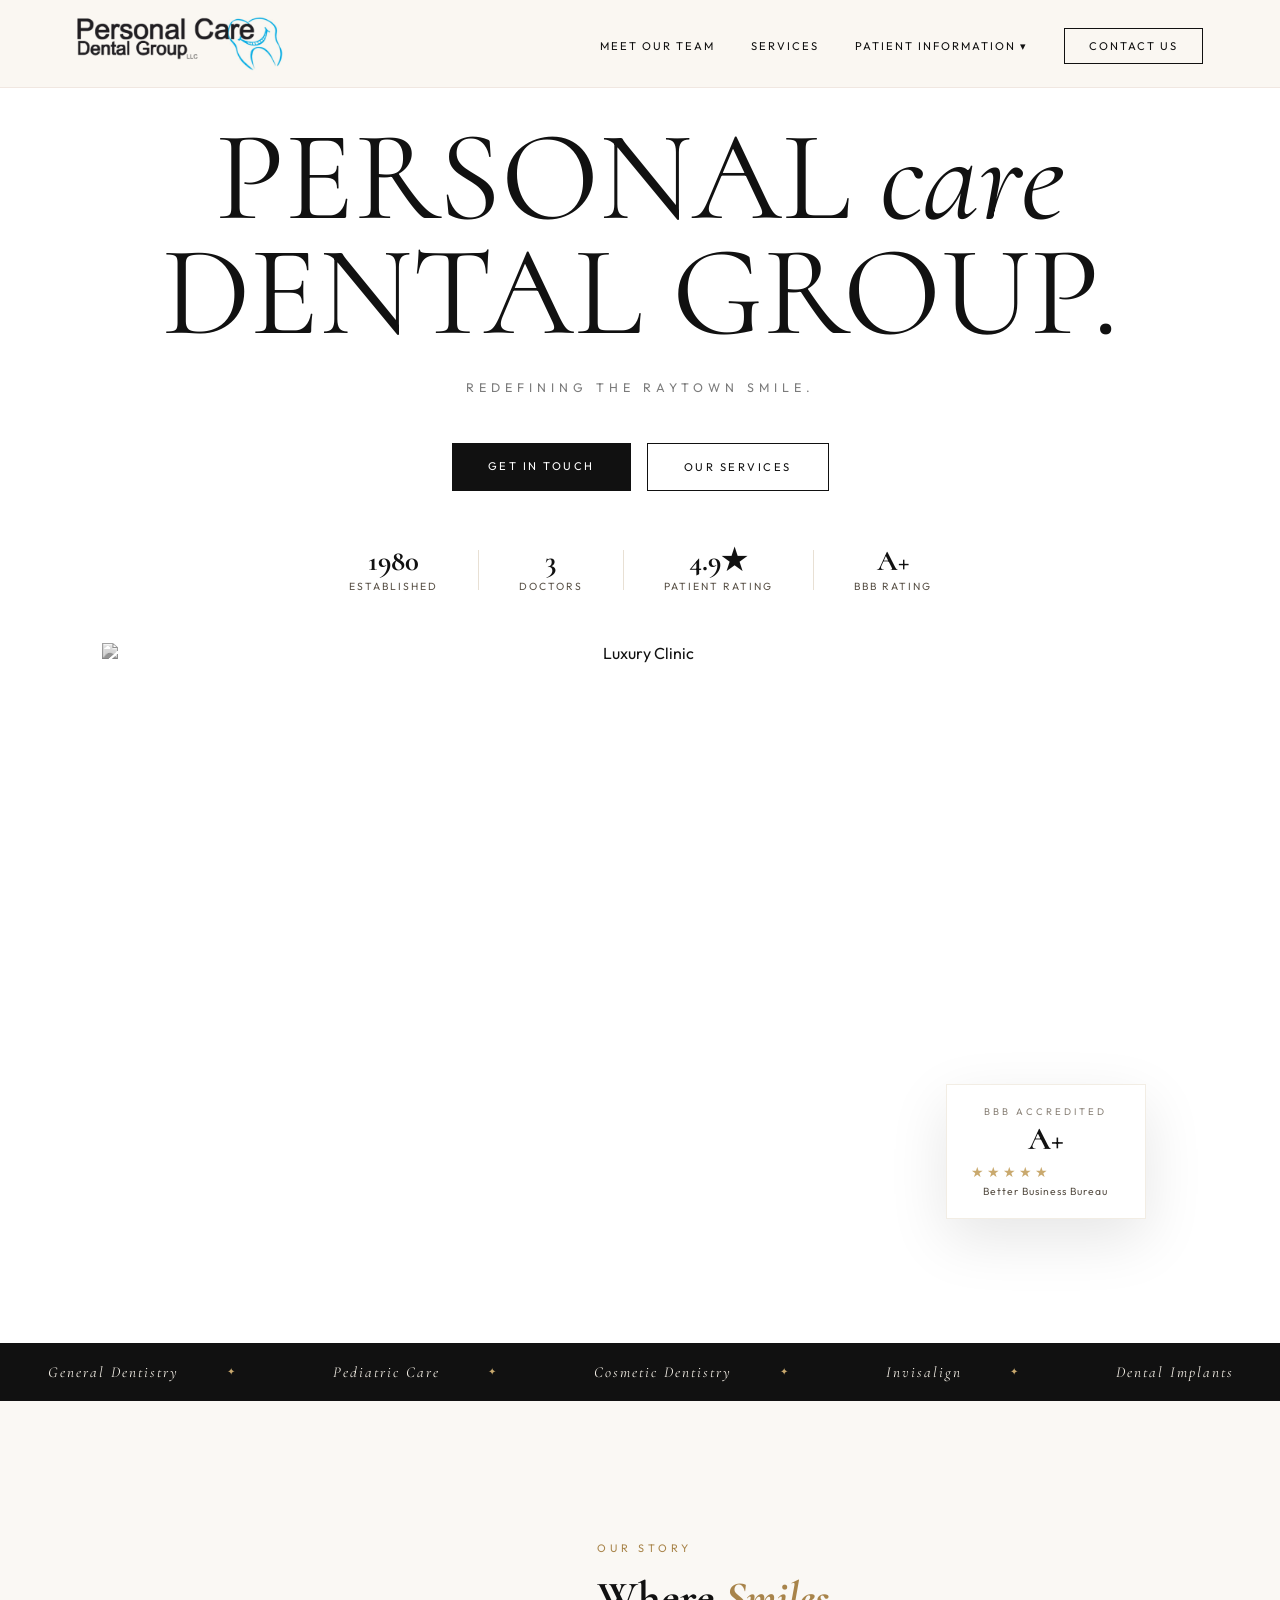
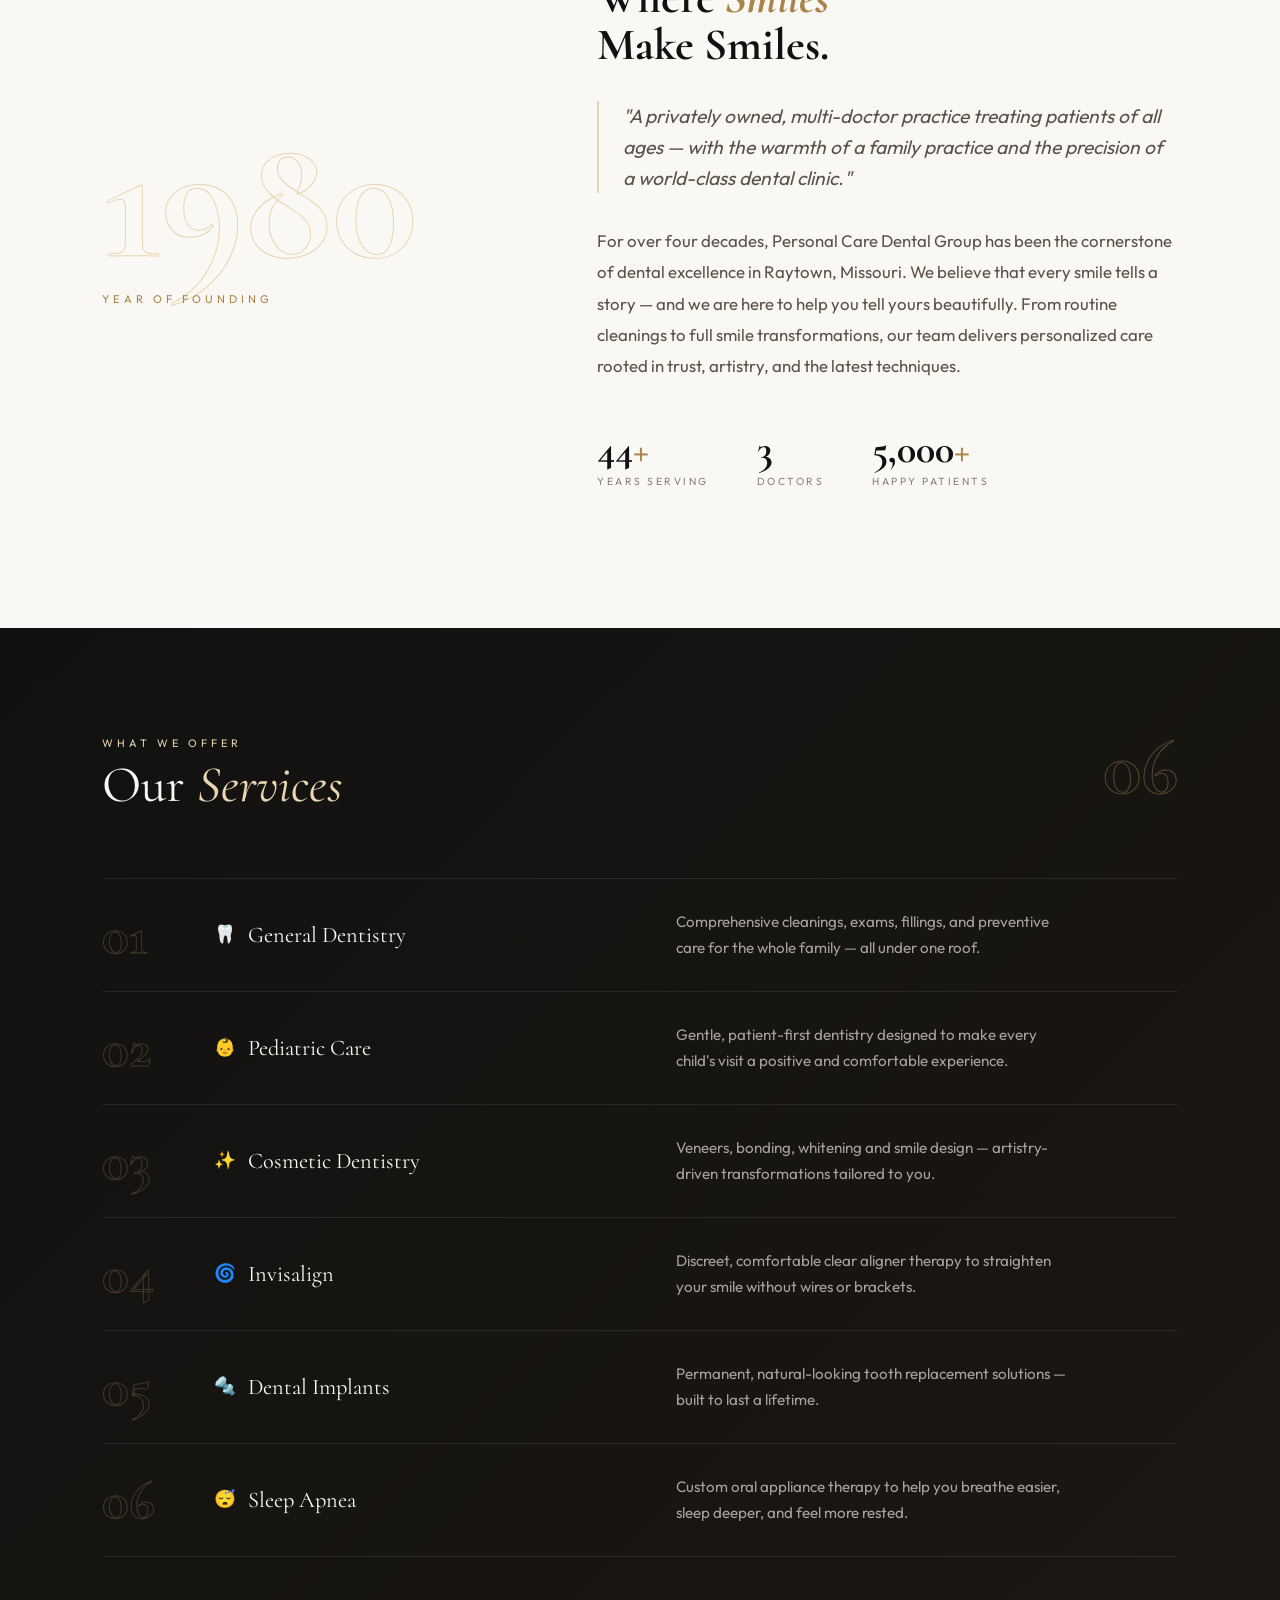
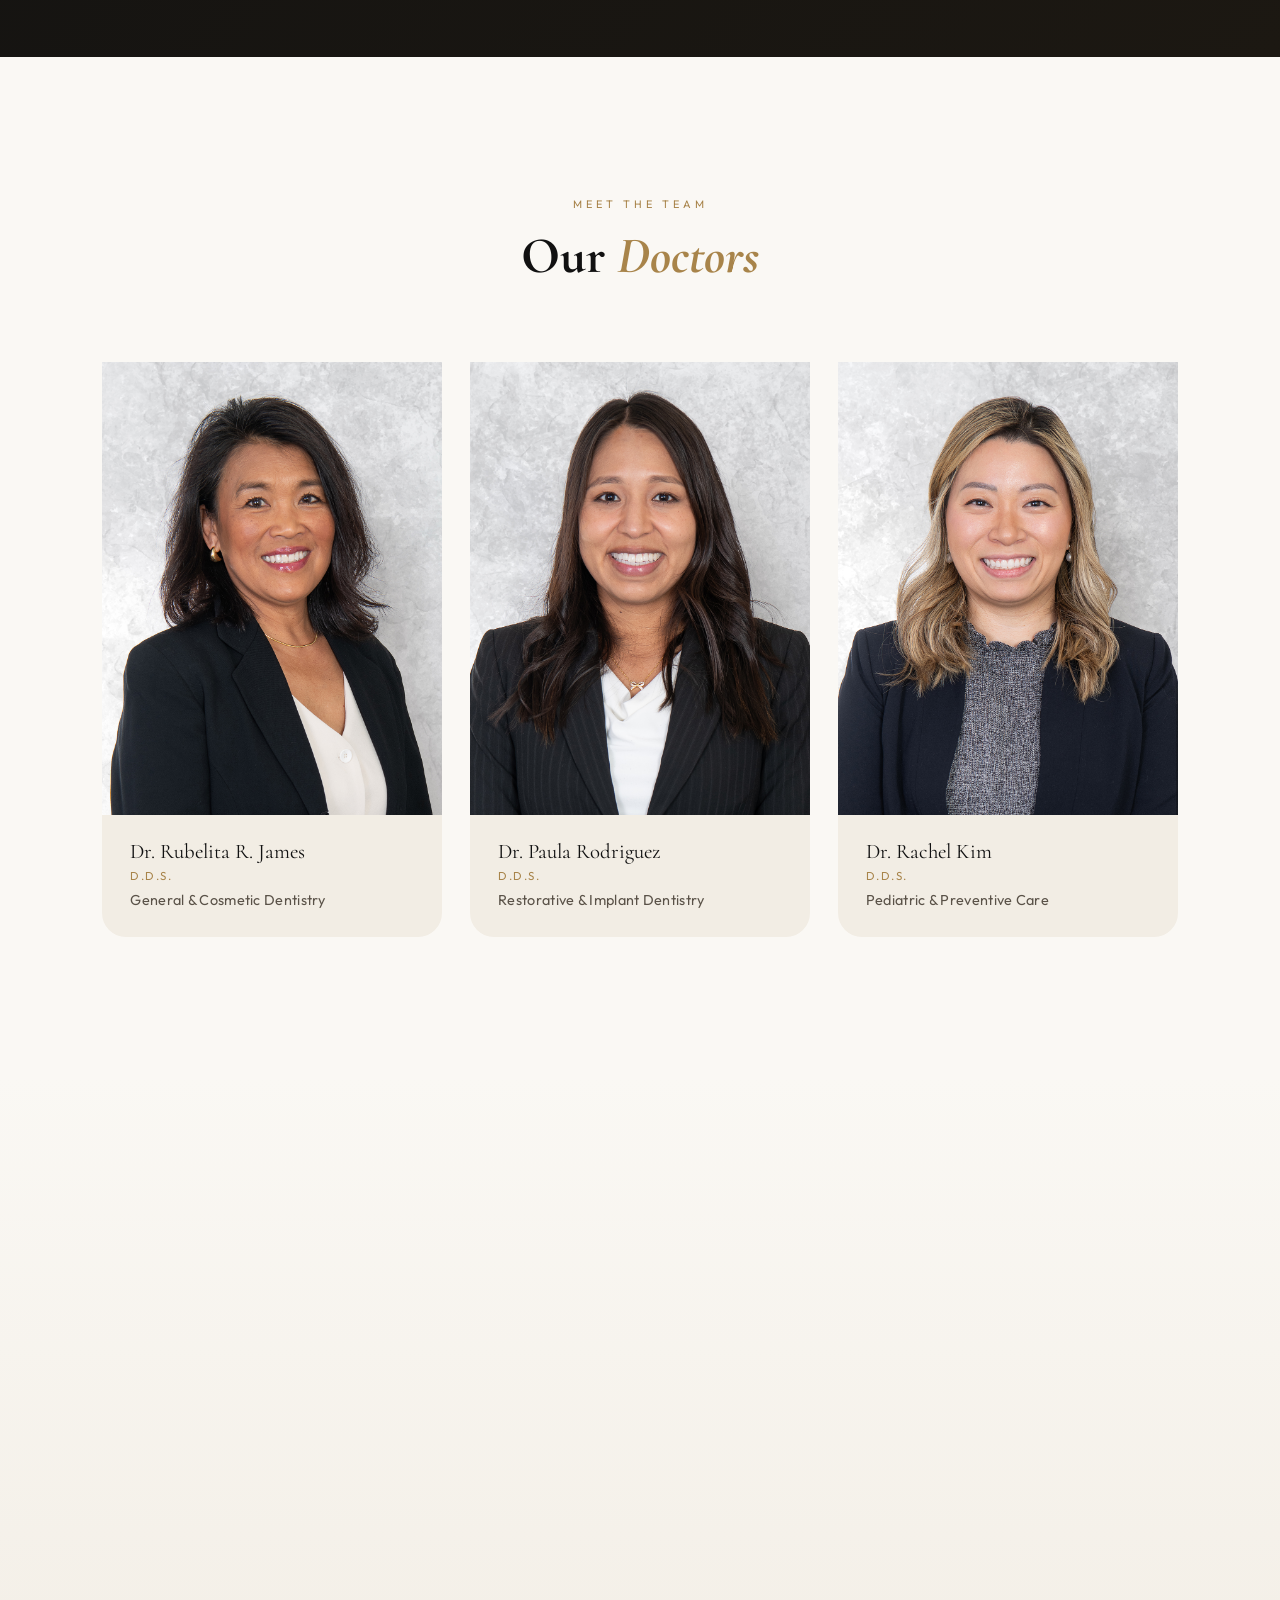
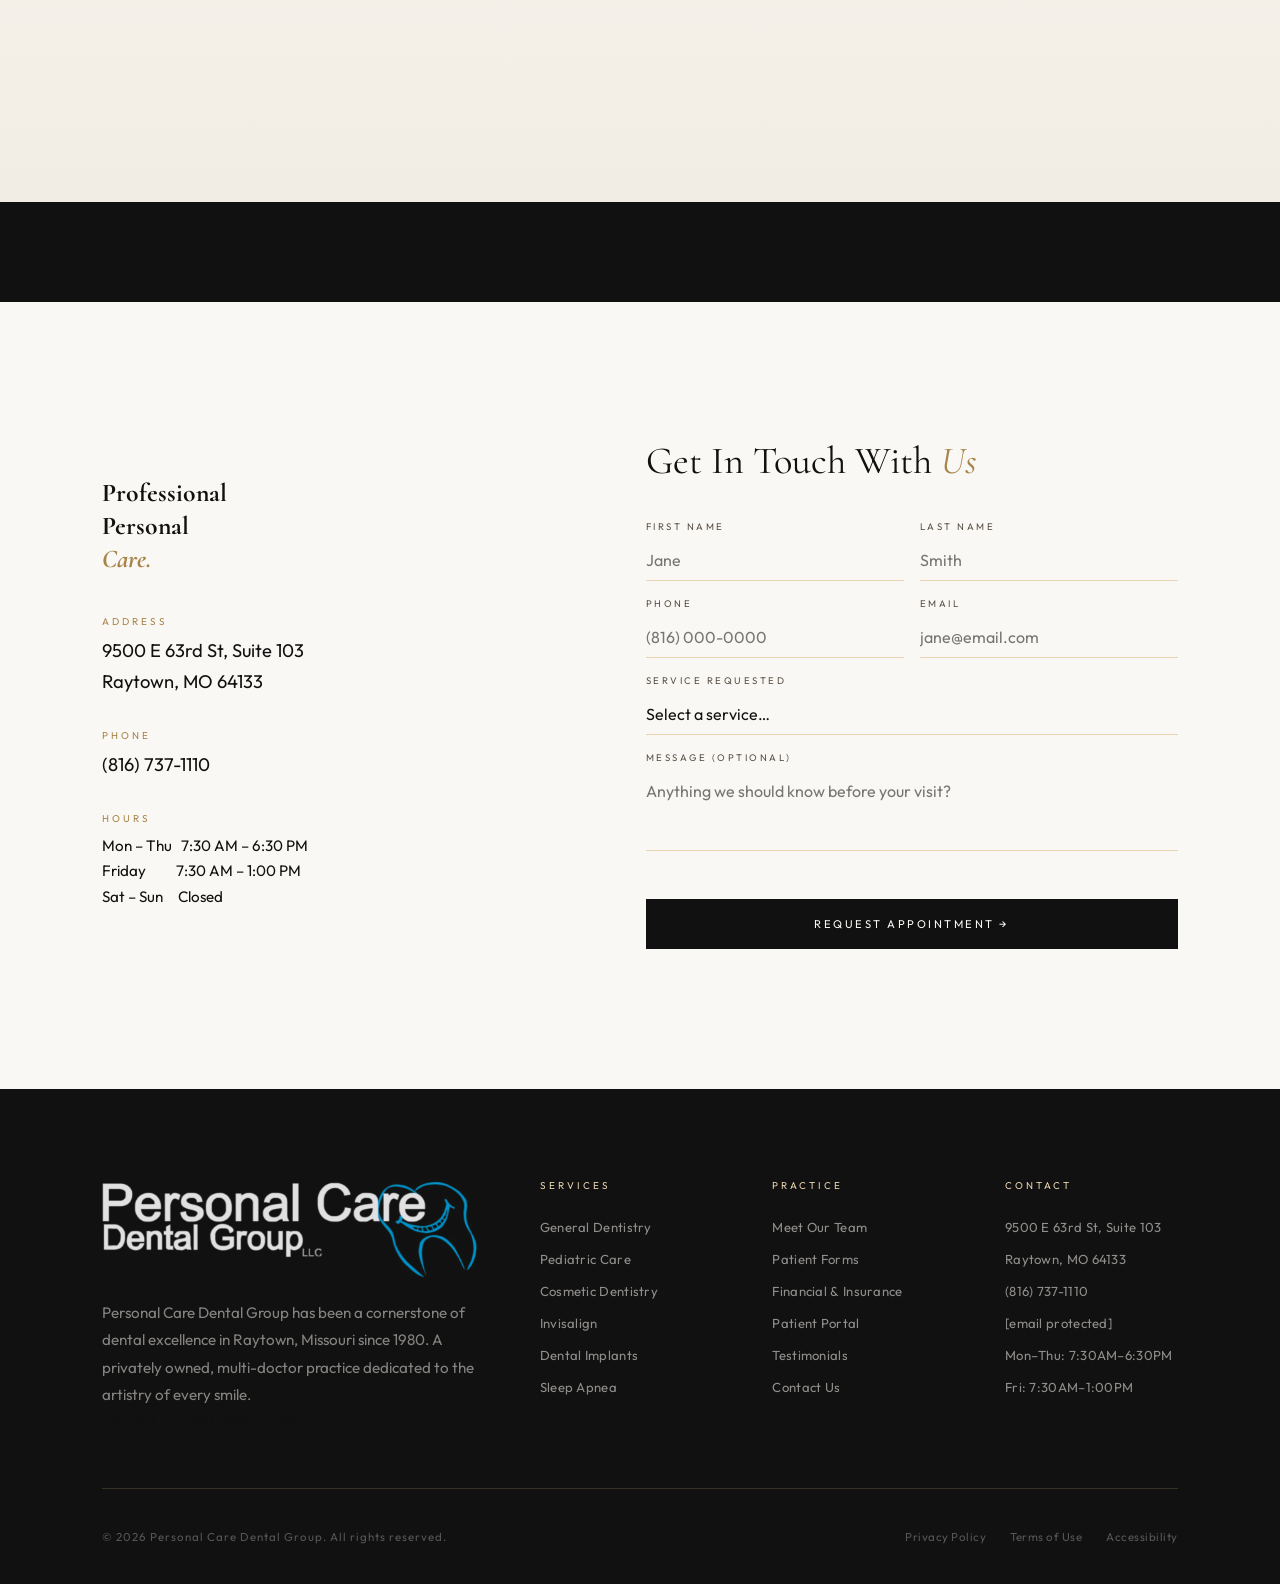
==== couture/index.html @ e8286654 "Tweaks to contact form at bottom - changed to Professional Personal Care" ====
<!DOCTYPE html>
<html lang="en">

<head>
  <meta charset="UTF-8">
  <meta name="viewport" content="width=device-width, initial-scale=1.0">
  <title>Personal Care Dental Group | The Couture</title>
  <link
    href="https://fonts.googleapis.com/css2?family=Italiana&family=Cormorant:ital,wght@0,400;0,600;0,700;1,400;1,600&family=Outfit:wght@300;400;500&display=swap"
    rel="stylesheet">

  <script src="https://unpkg.com/react@18.3.1/umd/react.development.js"
    integrity="sha384-hD6/rw4ppMLGNu3tX5cjIb+uRZ7UkRJ6BPkLpg4hAu/6onKUg4lLsHAs9EBPT82L"
    crossorigin="anonymous"></script>
  <script src="https://unpkg.com/react-dom@18.3.1/umd/react-dom.development.js"
    integrity="sha384-u6aeetuaXnQ38mYT8rp6sbXaQe3NL9t+IBXmnYxwkUI2Hw4bsp2Wvmx4yRQF1uAm"
    crossorigin="anonymous"></script>
  <script src="https://unpkg.com/@babel/standalone@7.29.0/babel.min.js"
    integrity="sha384-m08KidiNqLdpJqLq95G/LEi8Qvjl/xUYll3QILypMoQ65QorJ9Lvtp2RXYGBFj1y"
    crossorigin="anonymous"></script>

  <style>
    *,
    *::before,
    *::after {
      box-sizing: border-box;
      margin: 0;
      padding: 0;
    }

    :root {
      --cream: #faf8f4;
      --cream-deep: #f2ede4;
      --cream-mid: #e8e0d4;
      --black: #0a0a0a;
      --ink: #111111;
      --text-mid: #5a5248;
      --text-light: #8a8278;
      --gold: #c9a96e;
      --gold-light: #e8d5b0;

      /* Accent: sage/slate blue-green */
      --accent: #c9a96e;
      --accent-light: #e8d5b0;
      --accent-dark: #a8844a;

      /* Aliases so existing classes don't break */
      --rose: #c9a96e;
      --rose-light: #e8d5b0;
      --rose-deep: #a8844a;
      --rose-mist: #f5f0e8;

      --grad-hero: linear-gradient(135deg, #faf8f4 0%, #f2ede4 60%, #e8e0d4 100%);
      --grad-rose: linear-gradient(135deg, #f5f0e8 0%, #ede5d8 50%, #e0d5c4 100%);
      --grad-cream: linear-gradient(180deg, #faf8f4 0%, #f2ede4 100%);
      --grad-dark: linear-gradient(135deg, #111111 0%, #1c1812 100%);

      --sage: #a7cbc8;
      --sage-light: #cce0de;
      --sage-deep: #5a9b97;
      --sage-mist: #eaf4f3;

      --font-display: 'Cormorant', serif;
      --font-hero: 'Cormorant', serif;
      --font-serif-body: 'Outfit', sans-serif;
      --font-body: 'Outfit', sans-serif;
    }

    html {
      scroll-behavior: smooth;
    }

    body {
      background: var(--cream);
      color: var(--ink);
      font-family: var(--font-body);
      font-weight: 400;
      overflow-x: hidden;
      font-size: 16px;
    }

    /* Hamburger hidden on desktop */
    .hamburger {
      display: none;
    }

    /* ── NAV ── */
    nav {
      position: fixed;
      top: 0;
      left: 0;
      right: 0;
      z-index: 100;
      display: flex;
      justify-content: space-between;
      align-items: center;
      padding: 16px 6%;
      background: rgba(250, 246, 240, 0.85);
      backdrop-filter: blur(12px);
      border-bottom: 1px solid rgba(180, 140, 130, 0.15);
      transition: padding 0.4s ease;
    }

    nav.scrolled {
      padding: 8px 6%;
    }

    .logo img {
      height: 55px;
      width: auto;
      display: block;
      margin: 0;
      padding: 0;
    }

    nav ul {
      list-style: none;
      display: flex;
      gap: 36px;
      align-items: center;
    }

    /* ── NAV DROPDOWN ── */
    .nav-dropdown {
      position: relative;
    }

    .dropdown-menu {
      display: none;
      position: absolute;
      top: 100%;
      left: 0;
      background: rgba(250, 246, 240, 0.98);
      backdrop-filter: blur(12px);
      border: 1px solid rgba(180, 140, 130, 0.15);
      border-radius: 8px;
      padding: 8px 0;
      min-width: 180px;
      list-style: none;
      gap: 0;
      z-index: 200;
      box-shadow: 0 8px 24px rgba(0, 0, 0, 0.08);
    }

    @media (min-width: 769px) {
      .nav-dropdown:hover .dropdown-menu {
        display: block;
      }
    }

    .dropdown-menu li a {
      display: block;
      padding: 12px 20px;
      font-size: 0.72rem;
      letter-spacing: 1.5px;
      text-transform: uppercase;
      color: var(--ink);
      text-decoration: none;
      white-space: nowrap;
    }

    .dropdown-menu li a:hover {
      color: var(--gold);
    }

    .dropdown-menu li+li {
      border-top: 1px solid rgba(180, 140, 130, 0.1);
    }

    nav a {
      text-decoration: none;
      color: var(--ink);
      text-transform: uppercase;
      font-size: 0.7rem;
      letter-spacing: 2px;
      font-weight: 400;
      font-family: var(--font-body);
      transition: color 0.3s;
    }

    nav a:hover {
      color: var(--rose-deep);
    }

    nav .cta {
      border: 1px solid var(--ink);
      padding: 10px 24px;
      transition: all 0.3s;
    }

    nav .cta:hover {
      background: var(--ink);
      color: var(--cream);
    }

    /* ── HERO (original layout — full-width, centered, stacked) ── */
    .hero {
      min-height: 100vh;
      display: flex;
      flex-direction: column;
      align-items: center;
      justify-content: center;
      background: #fff;
      padding-top: 120px;
      text-align: center;
      position: relative;
    }

    .hero h1 {
      font-family: 'Cormorant', serif;
      font-size: clamp(4.5rem, 10vw, 9rem);
      line-height: 0.9;
      margin: 0;
      text-transform: uppercase;
      color: var(--ink);
      font-weight: 400;
    }

    .hero h1 i {
      font-style: italic;
      font-weight: 400;
      text-transform: lowercase;
    }

    .hero-sub {
      font-family: var(--font-body);
      letter-spacing: 5px;
      margin-top: 30px;
      font-size: 0.78rem;
      opacity: 0.55;
      text-transform: uppercase;
    }

    /* Below-headline additions */
    .hero-ctas {
      display: flex;
      gap: 16px;
      margin-top: 48px;
      justify-content: center;
    }

    .btn-primary {
      background: var(--ink);
      color: #fff;
      border: none;
      padding: 16px 36px;
      font-family: var(--font-body);
      font-size: 0.7rem;
      letter-spacing: 2.5px;
      text-transform: uppercase;
      cursor: pointer;
      transition: all 0.3s;
      text-decoration: none;
      display: inline-block;
    }

    .btn-primary:hover {
      background: var(--accent-dark);
    }

    .btn-secondary {
      background: transparent;
      color: var(--ink);
      border: 1px solid var(--ink);
      padding: 16px 36px;
      font-family: var(--font-body);
      font-size: 0.7rem;
      letter-spacing: 2.5px;
      text-transform: uppercase;
      cursor: pointer;
      transition: all 0.3s;
      text-decoration: none;
      display: inline-block;
    }

    .btn-secondary:hover {
      background: var(--ink);
      color: #fff;
    }

    .hero-stats {
      display: flex;
      gap: 40px;
      margin-top: 56px;
      justify-content: center;
      align-items: center;
    }

    .stat-item {
      display: flex;
      flex-direction: column;
      gap: 4px;
      align-items: center;
    }

    .stat-number {
      font-family: var(--font-display);
      font-size: 1.8rem;
      font-weight: 700;
      color: var(--ink);
      line-height: 1;
    }

    .stat-label {
      font-size: 0.65rem;
      letter-spacing: 2px;
      text-transform: uppercase;
      color: var(--text-mid);
    }

    .stat-divider {
      width: 1px;
      height: 40px;
      background: var(--cream-mid);
    }

    /* Image section below hero text — like original .image-box */
    .hero-image-box {
      width: 100%;
      padding: 50px 8% 100px;
      position: relative;
    }

    .hero-image-box img {
      width: 100%;
      height: 600px;
      object-fit: cover;
      filter: grayscale(100%);
      transition: filter 0.5s;
      display: block;
    }

    .hero-image-box img:hover {
      filter: grayscale(0%);
    }

    .bbb-card {
      position: absolute;
      bottom: 124px;
      right: calc(8% + 32px);
      background: white;
      border: 1px solid var(--cream-deep);
      padding: 20px 24px;
      box-shadow: 0 20px 60px rgba(0, 0, 0, 0.10);
      min-width: 200px;
      animation: floatCard 4s ease-in-out infinite;
    }

    .bbb-card-label {
      font-size: 0.6rem;
      letter-spacing: 3px;
      text-transform: uppercase;
      color: var(--text-light);
      margin-bottom: 6px;
    }

    .bbb-card-rating {
      font-family: var(--font-display);
      font-size: 2rem;
      font-weight: 700;
      color: var(--ink);
      line-height: 1;
    }

    .bbb-card-sub {
      font-size: 0.65rem;
      color: var(--text-mid);
      margin-top: 4px;
      letter-spacing: 1px;
    }

    .bbb-stars {
      display: flex;
      gap: 3px;
      margin-top: 8px;
    }

    .bbb-stars span {
      color: var(--gold);
      font-size: 0.9rem;
    }

    /* ── MARQUEE ── */
    .marquee-section {
      background: var(--ink);
      padding: 20px 0;
      overflow: hidden;
      position: relative;
    }

    .marquee-track {
      display: flex;
      gap: 0;
      animation: marqueeScroll 28s linear infinite;
      width: max-content;
    }

    .marquee-item {
      white-space: nowrap;
      font-family: var(--font-display);
      font-size: 0.95rem;
      font-style: italic;
      color: var(--cream-deep);
      letter-spacing: 2px;
      padding: 0 48px;
      display: flex;
      align-items: center;
      gap: 48px;
    }

    .marquee-item::after {
      content: '✦';
      font-style: normal;
      color: var(--gold);
      font-size: 0.6rem;
    }

    /* ── ABOUT ── */
    .about-section {
      padding: 140px 8%;
      background: var(--cream);
      display: grid;
      grid-template-columns: 1fr 1.4fr;
      gap: 80px;
      align-items: center;
    }

    .about-left {
      position: relative;
    }

    .about-year {
      font-family: var(--font-display);
      font-size: clamp(7rem, 14vw, 16rem);
      font-weight: 700;
      line-height: 0.85;
      color: transparent;
      -webkit-text-stroke: 1px var(--rose-light);
      user-select: none;
      pointer-events: none;
    }

    .about-year-label {
      font-size: 0.7rem;
      letter-spacing: 4px;
      text-transform: uppercase;
      color: var(--rose-deep);
      margin-top: 16px;
    }

    .about-right {}

    .section-eyebrow {
      font-size: 0.68rem;
      letter-spacing: 4px;
      text-transform: uppercase;
      color: var(--rose-deep);
      margin-bottom: 20px;
    }

    .about-headline {
      font-family: var(--font-display);
      font-size: clamp(2.2rem, 3.5vw, 3.8rem);
      line-height: 1.05;
      color: var(--ink);
      margin-bottom: 32px;
    }

    .about-headline i {
      font-style: italic;
      color: var(--rose-deep);
    }

    .about-pullquote {
      border-left: 2px solid var(--rose-light);
      padding-left: 24px;
      margin-bottom: 32px;
    }

    .about-pullquote p {
      font-family: var(--font-body);
      font-style: italic;
      font-size: 1.2rem;
      line-height: 1.6;
      color: var(--text-mid);
    }

    .about-body {
      font-family: var(--font-body);
      font-size: 1.05rem;
      line-height: 1.85;
      color: var(--text-mid);
      margin-bottom: 48px;
    }

    .about-counters {
      display: flex;
      gap: 48px;
    }

    .counter-item {}

    .counter-number {
      font-family: var(--font-display);
      font-size: 2.5rem;
      font-weight: 700;
      color: var(--ink);
      line-height: 1;
    }

    .counter-suffix {
      color: var(--rose-deep);
    }

    .counter-label {
      font-size: 0.65rem;
      letter-spacing: 2.5px;
      text-transform: uppercase;
      color: var(--text-light);
      margin-top: 6px;
    }

    /* ── SERVICES ── */
    .services-section {
      background: var(--grad-dark);
      padding: 100px 8%;
    }

    .services-header {
      display: flex;
      justify-content: space-between;
      align-items: flex-end;
      margin-bottom: 70px;
    }

    .services-eyebrow {
      font-size: 0.68rem;
      letter-spacing: 4px;
      text-transform: uppercase;
      color: var(--gold-light);
      margin-bottom: 12px;
    }

    .services-title {
      font-family: var(--font-display);
      font-size: clamp(2.5rem, 4vw, 4.5rem);
      color: var(--cream);
      line-height: 0.9;
    }

    .services-title i {
      color: var(--gold-light);
    }

    .services-count {
      font-family: var(--font-display);
      font-size: 5rem;
      font-weight: 700;
      color: transparent;
      -webkit-text-stroke: 1px rgba(201, 169, 110, 0.35);
      line-height: 1;
    }

    .service-row {
      display: grid;
      grid-template-columns: 80px 1fr 1fr 40px;
      align-items: center;
      gap: 32px;
      padding: 28px 0;
      border-top: 1px solid rgba(255, 255, 255, 0.08);
      cursor: pointer;
      position: relative;
      transition: all 0.4s ease;
      overflow: hidden;
    }

    .service-row:last-child {
      border-bottom: 1px solid rgba(255, 255, 255, 0.08);
    }

    .service-row::before {
      content: '';
      position: absolute;
      inset: 0;
      background: linear-gradient(90deg, rgba(201, 169, 110, 0.07) 0%, transparent 100%);
      opacity: 0;
      transition: opacity 0.4s;
    }

    .service-row:hover::before {
      opacity: 1;
    }

    .service-num {
      font-family: var(--font-display);
      font-size: 3.5rem;
      font-weight: 700;
      color: transparent;
      -webkit-text-stroke: 1px rgba(201, 169, 110, 0.25);
      line-height: 1;
      transition: -webkit-text-stroke-color 0.4s;
    }

    .service-row:hover .service-num {
      -webkit-text-stroke-color: rgba(201, 169, 110, 0.65);
    }

    .service-name {
      font-family: var(--font-display);
      font-size: 1.4rem;
      color: var(--cream);
      display: flex;
      align-items: center;
      gap: 12px;
    }

    .service-emoji {
      font-size: 1.1rem;
    }

    .service-desc {
      font-family: var(--font-body);
      font-size: 0.95rem;
      line-height: 1.7;
      color: rgba(242, 237, 228, 0.65);
      max-width: 400px;
    }

    .service-arrow {
      font-size: 1.2rem;
      color: var(--gold-light);
      opacity: 0;
      transform: translateX(-12px);
      transition: all 0.4s ease;
      justify-self: end;
    }

    .service-row:hover .service-arrow {
      opacity: 1;
      transform: translateX(0);
    }

    /* ── DOCTORS ── */
    .doctors-section {
      padding: 140px 8%;
      background: var(--cream);
    }

    .section-header-centered {
      text-align: center;
      margin-bottom: 80px;
    }

    .section-title {
      font-family: var(--font-display);
      font-size: clamp(2.5rem, 4vw, 4rem);
      color: var(--ink);
      line-height: 1;
      margin-top: 12px;
    }

    .section-title i {
      color: var(--rose-deep);
    }

    .doctors-grid {
      display: grid;
      grid-template-columns: repeat(3, 1fr);
      gap: 28px;
    }

    .doctor-card {
      position: relative;
      overflow: hidden;
      background: var(--cream-deep);
      cursor: pointer;
      border-radius: 0 0 24px 24px;
    }

    .doctor-photo {
      width: 100%;
      aspect-ratio: 3/4;
      background: linear-gradient(135deg, var(--cream-deep) 0%, var(--cream-mid) 100%);
      position: relative;
      overflow: hidden;
      display: flex;
      align-items: center;
      justify-content: center;
    }

    .doctor-photo-placeholder {
      display: flex;
      flex-direction: column;
      align-items: center;
      gap: 12px;
      opacity: 0.5;
    }

    .doctor-photo-placeholder svg {
      width: 64px;
      height: 64px;
    }

    .doctor-photo-placeholder span {
      font-size: 0.65rem;
      letter-spacing: 2px;
      text-transform: uppercase;
      color: var(--text-mid);
      font-family: var(--font-body);
    }

    .doctor-info {
      padding: 24px 28px 28px;
    }

    .doctor-name {
      font-family: var(--font-display);
      font-size: 1.3rem;
      color: var(--ink);
      margin-bottom: 4px;
    }

    .doctor-creds {
      font-size: 0.72rem;
      letter-spacing: 1.5px;
      text-transform: uppercase;
      color: var(--rose-deep);
      margin-bottom: 8px;
    }

    .doctor-specialty {
      font-family: var(--font-body);
      font-size: 0.9rem;
      color: var(--text-mid);
      letter-spacing: 0.3px;
    }

    .doctor-overlay {
      position: absolute;
      top: 0;
      left: 0;
      right: 0;
      bottom: 0;
      background: linear-gradient(180deg, rgba(10, 10, 10, 0) 0%, rgba(10, 10, 10, 0.82) 35%, rgba(10, 10, 10, 0.97) 100%);
      opacity: 0;
      transition: opacity 0.4s ease;
      overflow: hidden;
      display: flex;
      flex-direction: column;
      justify-content: flex-end;
      pointer-events: none;
    }

    .doctor-photo:hover .doctor-overlay {
      opacity: 1;
      pointer-events: auto;
    }

    .doctor-overlay-inner {
      padding: 20px;
      overflow-y: auto;
      max-height: 100%;
      transform: translateY(12px);
      transition: transform 0.5s ease;
      scrollbar-width: thin;
      scrollbar-color: var(--gold-light) transparent;
      flex-shrink: 0;
    }

    .doctor-overlay-inner::-webkit-scrollbar {
      width: 4px;
    }

    .doctor-overlay-inner::-webkit-scrollbar-track {
      background: transparent;
    }

    .doctor-overlay-inner::-webkit-scrollbar-thumb {
      background: var(--gold-light);
      border-radius: 2px;
    }

    .doctor-photo:hover .doctor-overlay-inner {
      transform: translateY(0);
    }

    .doctor-overlay-name {
      font-family: var(--font-display);
      font-size: 1.1rem;
      color: var(--cream);
      margin-bottom: 4px;
      font-weight: 600;
    }

    .doctor-overlay-creds {
      font-size: 0.62rem;
      letter-spacing: 2px;
      text-transform: uppercase;
      color: var(--gold-light);
      margin-bottom: 10px;
    }

    .doctor-overlay-blurb {
      font-family: var(--font-body);
      font-size: 0.88rem;
      line-height: 1.65;
      color: rgba(250, 246, 240, 0.88);
      font-weight: 400;
    }

    /* ── DOCTOR MODAL (used on BOTH desktop and mobile) ── */
    .doctor-modal {
      display: none;
      position: fixed;
      inset: 0;
      z-index: 9999;
      align-items: center;
      justify-content: center;
    }

    .doctor-modal.open {
      display: flex;
    }

    .doctor-modal-backdrop {
      position: absolute;
      inset: 0;
      background: rgba(10, 10, 10, 0.88);
      backdrop-filter: blur(6px);
      cursor: pointer;
    }

    .doctor-modal-card {
      position: relative;
      z-index: 1;
      background: var(--cream);
      width: 92%;
      max-width: 460px;
      max-height: 88vh;
      overflow-y: auto;
      border-radius: 20px;
      padding: 36px 28px 44px;
      animation: modalSlideUp 0.3s cubic-bezier(0.32, 0.72, 0, 1);
      scrollbar-width: none;
      -ms-overflow-style: none;
      scrollbar-color: var(--gold-light) transparent;
    }

    .doctor-modal-card::-webkit-scrollbar {
      display: none;
    }

    @keyframes modalSlideUp {
      from {
        transform: translateY(24px);
        opacity: 0;
      }

      to {
        transform: translateY(0);
        opacity: 1;
      }
    }

    .doctor-modal-close {
      position: absolute;
      top: 14px;
      right: 14px;
      background: var(--cream-mid);
      border: none;
      width: 32px;
      height: 32px;
      border-radius: 50%;
      font-size: 0.85rem;
      cursor: pointer;
      display: flex;
      align-items: center;
      justify-content: center;
      color: var(--ink);
    }

    .doctor-modal-img {
      width: 80px;
      height: 80px;
      object-fit: cover;
      object-position: center top;
      border-radius: 50%;
      margin-bottom: 16px;
      display: block;
    }

    .doctor-modal-name {
      font-family: var(--font-display);
      font-size: 1.4rem;
      color: var(--ink);
      margin-bottom: 4px;
    }

    .doctor-modal-creds {
      font-size: 0.65rem;
      letter-spacing: 2px;
      text-transform: uppercase;
      color: var(--rose-deep);
      margin-bottom: 20px;
    }

    .doctor-modal-bio {
      font-family: var(--font-body);
      font-size: 0.95rem;
      line-height: 1.75;
      color: var(--text-mid);
      white-space: pre-line;
    }

    /* ── TESTIMONIALS ── */
    .testimonials-section {
      padding: 140px 8%;
      background: var(--grad-cream);
      display: flex;
      justify-content: center;
      align-items: center;
    }

    .featured-quote {
      max-width: 800px;
      width: 100%;
      text-align: center;
    }

    .featured-quote {}

    .quote-mark {
      font-family: var(--font-display);
      font-size: 8rem;
      line-height: 0.5;
      color: var(--rose-deep);
      opacity: 0.4;
      margin-bottom: 16px;
      user-select: none;
    }

    /* ── TESTIMONIAL CAROUSEL ── */
    .testimonial-carousel {
      position: relative;
      min-height: 160px;
      display: flex;
      flex-direction: column;
      align-items: center;
    }

    .testimonial-text {
      opacity: 0;
      transition: opacity 1.2s ease;
      text-align: center;
    }

    .testimonial-text.active {
      opacity: 1;
      position: relative;
    }

    .testimonial-author {
      opacity: 0;
      transition: opacity 1.2s ease 0.4s;
      font-size: 0.72rem;
      letter-spacing: 3px;
      text-transform: uppercase;
      color: var(--rose-deep);
      margin-top: 20px;
      text-align: center;
    }

    .testimonial-author.active {
      opacity: 1;
    }

    .testimonial-dots {
      display: flex;
      gap: 8px;
      margin-top: 28px;
      justify-content: center;
    }

    .testimonial-dot {
      width: 6px;
      height: 6px;
      border-radius: 50%;
      background: var(--rose-deep);
      opacity: 0.25;
      transition: opacity 0.3s ease;
      cursor: pointer;
    }

    .testimonial-dot.active {
      opacity: 1;
    }

    .featured-quote-text {
      font-family: var(--font-body);
      font-size: clamp(1.5rem, 2.5vw, 2.2rem);
      line-height: 1.4;
      color: var(--ink);
      font-style: italic;
      font-weight: 300;
      margin-bottom: 28px;
    }

    .quote-author {
      font-size: 0.72rem;
      letter-spacing: 3px;
      text-transform: uppercase;
      color: var(--rose-deep);
    }

    .quote-stars {
      display: flex;
      gap: 4px;
      margin-bottom: 20px;
    }

    .quote-stars span {
      color: var(--gold);
      font-size: 0.9rem;
    }

    .review-cards {
      display: flex;
      flex-direction: column;
      gap: 24px;
      padding-top: 16px;
    }

    .review-card {
      background: rgba(255, 255, 255, 0.8);
      padding: 28px 32px;
      border: 1px solid var(--cream-mid);
    }

    .review-text {
      font-family: var(--font-body);
      font-style: italic;
      font-size: 1.05rem;
      line-height: 1.6;
      color: var(--ink);
      margin-bottom: 16px;
    }

    .review-meta {
      display: flex;
      justify-content: space-between;
      align-items: center;
    }

    .review-author {
      font-size: 0.68rem;
      letter-spacing: 2px;
      text-transform: uppercase;
      color: var(--rose-deep);
    }

    .review-stars {
      display: flex;
      gap: 3px;
    }

    .review-stars span {
      color: var(--gold);
      font-size: 0.75rem;
    }

    /* ── TRUST STRIP ── */
    .trust-strip {
      background: var(--ink);
      padding: 32px 8%;
      display: flex;
      justify-content: space-between;
      align-items: center;
      gap: 24px;
    }

    .trust-item {
      display: flex;
      align-items: center;
      gap: 16px;
      flex: 1;
      justify-content: center;
      position: relative;
    }

    .trust-item+.trust-item::before {
      content: '';
      position: absolute;
      left: 0;
      top: 10%;
      height: 80%;
      width: 1px;
      background: rgba(201, 169, 110, 0.25);
    }

    .trust-icon {
      width: 36px;
      height: 36px;
      border: 1px solid var(--gold-light);
      border-radius: 50%;
      display: flex;
      align-items: center;
      justify-content: center;
      font-size: 1rem;
      flex-shrink: 0;
    }

    .trust-text {}

    .trust-label {
      font-family: var(--font-display);
      font-size: 1rem;
      color: var(--cream);
      line-height: 1;
    }

    .trust-sublabel {
      font-size: 0.62rem;
      letter-spacing: 2px;
      text-transform: uppercase;
      color: var(--gold-light);
      opacity: 0.7;
      margin-top: 3px;
    }

    /* ── CONTACT ── */
    .contact-section {
      padding: 140px 8%;
      background: var(--cream);
      display: grid;
      grid-template-columns: 1fr 1.2fr;
      gap: 100px;
      align-items: start;
    }

    .contact-left {}

    .contact-address {
      margin-top: 40px;
    }

    .contact-detail {
      margin-bottom: 32px;
    }

    .contact-detail-label {
      font-size: 0.62rem;
      letter-spacing: 3px;
      text-transform: uppercase;
      color: var(--rose-deep);
      margin-bottom: 8px;
    }

    .contact-detail-value {
      font-family: var(--font-body);
      font-size: 1.15rem;
      color: var(--ink);
      line-height: 1.65;
    }

    .contact-detail-value a {
      color: inherit;
      text-decoration: none;
    }

    .contact-detail-value a:hover {
      color: var(--rose-deep);
    }

    .contact-form {}

    .form-eyebrow {
      font-size: 0.68rem;
      letter-spacing: 4px;
      text-transform: uppercase;
      color: var(--rose-deep);
      margin-bottom: 12px;
    }

    .form-title {
      font-family: var(--font-display);
      font-size: 2.4rem;
      color: var(--ink);
      line-height: 1;
      margin-bottom: 40px;
    }

    .form-title i {
      color: var(--rose-deep);
    }

    .form-row {
      display: grid;
      grid-template-columns: 1fr 1fr;
      gap: 16px;
      margin-bottom: 16px;
    }

    .form-group {
      display: flex;
      flex-direction: column;
    }

    .form-group.full {
      grid-column: 1 / -1;
    }

    .form-label {
      font-family: var(--font-body);
      font-size: 0.6rem;
      letter-spacing: 2.5px;
      text-transform: uppercase;
      color: var(--text-mid);
      margin-bottom: 8px;
    }

    .form-input,
    .form-select,
    .form-textarea {
      background: transparent;
      border: none;
      border-bottom: 1px solid var(--rose-light);
      padding: 10px 0;
      font-family: var(--font-body);
      font-size: 1rem;
      color: var(--ink);
      outline: none;
      transition: border-color 0.3s;
      -webkit-appearance: none;
    }

    .form-input:focus,
    .form-select:focus,
    .form-textarea:focus {
      border-bottom-color: var(--rose-deep);
    }

    .form-textarea {
      resize: none;
      height: 80px;
    }

    .form-select {
      cursor: pointer;
      background: transparent;
    }

    .form-submit {
      margin-top: 32px;
      background: var(--ink);
      color: var(--cream);
      border: none;
      padding: 18px 48px;
      font-family: var(--font-body);
      font-size: 0.7rem;
      letter-spacing: 2.5px;
      text-transform: uppercase;
      cursor: pointer;
      transition: background 0.3s;
      width: 100%;
    }

    .form-submit:hover {
      background: var(--rose-deep);
    }

    /* ── FOOTER ── */
    footer {
      background: var(--ink);
      padding: 90px 8% 40px;
    }

    .footer-grid {
      display: grid;
      grid-template-columns: 1.4fr 1fr 1fr 1fr;
      gap: 60px;
      padding-bottom: 60px;
      border-bottom: 1px solid rgba(201, 169, 110, 0.2);
      margin-bottom: 40px;
    }

    .footer-brand .logo {
      color: var(--cream);
      display: block;
      margin-bottom: 20px;
    }

    .footer-brand p {
      font-family: var(--font-body);
      font-size: 0.95rem;
      line-height: 1.8;
      color: rgba(250, 246, 240, 0.5);
      letter-spacing: 0;
      opacity: 1;
      margin-top: 0;
    }

    .footer-brand .logo img {
      filter: invert(1) hue-rotate(180deg);
      height: 100px;
      width: auto;
    }

    .footer-col-title {
      font-size: 0.62rem;
      letter-spacing: 3px;
      text-transform: uppercase;
      color: var(--gold-light);
      margin-bottom: 24px;
    }

    .footer-col ul {
      list-style: none;
      display: flex;
      flex-direction: column;
      gap: 12px;
    }

    .footer-col a {
      text-decoration: none;
      font-size: 0.82rem;
      color: rgba(250, 246, 240, 0.55);
      transition: color 0.3s;
      letter-spacing: 0.3px;
    }

    .footer-col a:hover {
      color: var(--gold-light);
    }

    .footer-bottom {
      display: flex;
      justify-content: space-between;
      align-items: center;
    }

    .footer-copy {
      font-size: 0.72rem;
      color: rgba(250, 246, 240, 0.3);
      letter-spacing: 1px;
    }

    .footer-legal {
      display: flex;
      gap: 24px;
    }

    .footer-legal a {
      font-size: 0.72rem;
      color: rgba(250, 246, 240, 0.3);
      text-decoration: none;
      letter-spacing: 0.5px;
      transition: color 0.3s;
    }

    .footer-legal a:hover {
      color: var(--gold-light);
    }

    /* ── ANIMATIONS ── */
    @keyframes fadeUp {
      from {
        opacity: 0;
        transform: translateY(30px);
      }

      to {
        opacity: 1;
        transform: translateY(0);
      }
    }

    @keyframes fadeIn {
      from {
        opacity: 0;
      }

      to {
        opacity: 1;
      }
    }

    @keyframes marqueeScroll {
      from {
        transform: translateX(0);
      }

      to {
        transform: translateX(-50%);
      }
    }

    @keyframes floatCard {

      0%,
      100% {
        transform: translateY(0);
      }

      50% {
        transform: translateY(-8px);
      }
    }

    .reveal {
      opacity: 0;
      transform: translateY(40px);
      transition: opacity 0.8s ease, transform 0.8s ease;
    }

    .reveal.visible {
      opacity: 1;
      transform: translateY(0);
    }

    .reveal-delay-1 {
      transition-delay: 0.15s;
    }

    .reveal-delay-2 {
      transition-delay: 0.3s;
    }

    .reveal-delay-3 {
      transition-delay: 0.45s;
    }

    .reveal-delay-4 {
      transition-delay: 0.6s;
    }

    /* ── SCROLLBAR ── */
    ::-webkit-scrollbar {
      width: 4px;
    }

    ::-webkit-scrollbar-track {
      background: var(--cream);
    }

    ::-webkit-scrollbar-thumb {
      background: var(--gold-light);
    }

    /* TABLET STYLES */
    @media (max-width: 1024px) {
      .doctors-grid {
        grid-template-columns: repeat(2, 1fr);
      }
    }

    /* MOBILE STYLES */
    @media (max-width: 768px) {

      /* ── NAV ── */
      nav {
        padding: 12px 5%;
        position: relative;
      }

      .logo img {
        max-height: 40px;
      }

      .hamburger {
        display: flex;
        flex-direction: column;
        justify-content: space-between;
        width: 24px;
        height: 18px;
        background: none;
        border: none;
        cursor: pointer;
        padding: 0;
        z-index: 200;
      }

      .hamburger span {
        display: block;
        width: 100%;
        height: 2px;
        background: var(--ink);
        transition: all 0.3s ease;
        transform-origin: center;
      }

      .hamburger.open span:nth-child(1) {
        transform: translateY(8px) rotate(45deg);
      }

      .hamburger.open span:nth-child(2) {
        opacity: 0;
      }

      .hamburger.open span:nth-child(3) {
        transform: translateY(-8px) rotate(-45deg);
      }

      #nav-menu {
        display: none;
        position: absolute;
        top: 100%;
        left: 0;
        right: 0;
        background: rgba(250, 246, 240, 0.98);
        backdrop-filter: blur(12px);
        flex-direction: column;
        padding: 24px 5%;
        gap: 0;
        border-bottom: 1px solid rgba(180, 140, 130, 0.15);
      }

      #nav-menu.open {
        display: flex;
      }

      #nav-menu>li {
        border-bottom: 1px solid var(--cream-mid);
      }

      #nav-menu>li:last-child {
        border-bottom: none;
        margin-top: 16px;
      }

      #nav-menu a {
        display: block;
        padding: 16px 0;
        font-size: 0.75rem;
        letter-spacing: 2px;
      }

      #nav-menu .cta {
        border: 1px solid var(--ink);
        padding: 14px 24px;
        text-align: center;
        display: block;
      }

      .dropdown-menu {
        position: static;
        display: none;
        box-shadow: none;
        border: none;
        border-radius: 0;
        padding: 0 0 8px 16px;
        background: transparent;
        backdrop-filter: none;
        min-width: unset;
        list-style: none;
      }

      .dropdown-menu.open {
        display: block;
      }

      .dropdown-menu li {
        border-bottom: none;
        margin-top: 0;
      }

      .dropdown-menu li a {
        padding: 10px 0;
        font-size: 0.68rem;
        color: var(--text-mid);
      }

      .dropdown-menu li+li {
        border-top: 1px solid var(--cream-mid);
      }

      /* ── HERO ── */
      .hero {
        padding-top: 90px;
        padding-left: 5%;
        padding-right: 5%;
      }

      .hero h1 {
        font-size: clamp(3rem, 14vw, 5rem);
        line-height: 0.95;
      }

      .hero-sub {
        font-size: 0.65rem;
        letter-spacing: 3px;
        margin-top: 20px;
      }

      .hero-ctas {
        flex-direction: column;
        align-items: center;
        gap: 12px;
        margin-top: 32px;
      }

      .btn-primary,
      .btn-secondary {
        width: 100%;
        text-align: center;
        padding: 14px 24px;
      }

      .hero-stats {
        flex-wrap: wrap;
        gap: 20px;
        margin-top: 36px;
        justify-content: center;
      }

      .stat-divider {
        display: none;
      }

      .hero-image-box {
        padding: 30px 5% 60px;
      }

      .hero-image-box img {
        height: 260px;
      }

      .bbb-card {
        display: none;
      }

      /* ── ABOUT ── */
      .about-section {
        grid-template-columns: 1fr;
        padding: 80px 5%;
        gap: 40px;
      }

      .about-year {
        font-size: clamp(5rem, 22vw, 8rem);
      }

      .about-counters {
        gap: 28px;
        flex-wrap: wrap;
      }

      /* ── SERVICES ── */
      .services-section {
        padding: 80px 5%;
      }

      .services-header {
        flex-direction: column;
        align-items: flex-start;
        gap: 16px;
        margin-bottom: 48px;
      }

      .services-count {
        font-size: 3.5rem;
      }

      .service-row {
        grid-template-columns: 50px 1fr;
        gap: 16px;
        padding: 20px 0;
      }

      .service-desc {
        display: none;
      }

      .service-arrow {
        display: none;
      }

      /* ── DOCTORS ── */
      .doctors-section {
        padding: 80px 5%;
      }

      .doctors-grid {
        grid-template-columns: 1fr;
        gap: 24px;
      }

      .doctor-overlay {
        display: none;
      }

      .doctor-photo {
        cursor: pointer;
      }

      /* ── TESTIMONIALS ── */
      .testimonials-section {
        grid-template-columns: 1fr;
        padding: 80px 5%;
        gap: 48px;
      }

      .featured-quote-text {
        font-size: clamp(1.2rem, 5vw, 1.6rem);
      }

      /* ── TRUST STRIP ── */
      .trust-strip {
        flex-wrap: wrap;
        gap: 20px;
        padding: 32px 5%;
        justify-content: center;
      }

      .trust-item {
        flex: 0 0 45%;
        justify-content: flex-start;
      }

      .trust-item+.trust-item::before {
        display: none;
      }

      /* ── CONTACT ── */
      .contact-section {
        grid-template-columns: 1fr;
        padding: 80px 5%;
        gap: 60px;
      }

      .form-row {
        grid-template-columns: 1fr;
      }

      /* ── FOOTER ── */
      footer {
        padding: 60px 5% 32px;
      }

      .footer-grid {
        grid-template-columns: 1fr;
        gap: 40px;
      }

      .footer-bottom {
        flex-direction: column;
        gap: 16px;
        text-align: center;
      }

      .footer-legal {
        flex-wrap: wrap;
        justify-content: center;
        gap: 16px;
      }

      .footer-tagline {
        margin-top: 16px;
      }

    }

    /* ── VERY SMALL SCREENS (iPhone SE etc) ── */
    @media (max-width: 390px) {

      nav ul {
        gap: 10px;
      }

      nav a {
        font-size: 0.55rem;
      }

      nav .cta {
        padding: 6px 10px;
      }

      .hero h1 {
        font-size: clamp(2.5rem, 13vw, 4rem);
      }

    }
  </style>
</head>

<body>

  <!-- NAV -->
  <nav id="nav">
    <div class="logo"><img src="images/pcdglogo-transparent.png" alt="Personal Care Dental Group" /></div>
    <button class="hamburger" id="hamburger" aria-label="Open menu">
      <span></span>
      <span></span>
      <span></span>
    </button>
    <ul id="nav-menu">
      <li><a href="#" onclick="closeMenu()">Meet Our Team</a></li>
      <li><a href="#" onclick="closeMenu()">Services</a></li>
      <li class="nav-dropdown">
        <a href="#" id="patient-info-link">Patient Information <span id="dropdown-arrow">▾</span></a>
        <ul class="dropdown-menu">
          <li><a href="#">Patient Forms</a></li>
          <li><a href="#">Financial</a></li>
          <li><a href="https://patient.operadds.com/Account/Login" target="_blank">Patient Portal</a></li>
        </ul>
      </li>
      <li><a href="#" class="cta" onclick="closeMenu()">Contact Us</a></li>
    </ul>
  </nav>


  <!-- HERO -->
  <section class="hero">
    <h1>Personal <i>Care</i> <br>Dental Group.</h1>
    <p class="hero-sub">Redefining the Raytown Smile.</p>
    <div class="hero-ctas">
      <a href="#" class="btn-primary">Get In Touch</a>
      <a href="#" class="btn-secondary">Our Services</a>
    </div>
    <div class="hero-stats">
      <div class="stat-item">
        <span class="stat-number">1980</span>
        <span class="stat-label">Established</span>
      </div>
      <div class="stat-divider"></div>
      <div class="stat-item">
        <span class="stat-number">3</span>
        <span class="stat-label">Doctors</span>
      </div>
      <div class="stat-divider"></div>
      <div class="stat-item">
        <span class="stat-number">4.9★</span>
        <span class="stat-label">Patient Rating</span>
      </div>
      <div class="stat-divider"></div>
      <div class="stat-item">
        <span class="stat-number">A+</span>
        <span class="stat-label">BBB Rating</span>
      </div>
    </div>
    <div class="hero-image-box">
      <img src="https://images.unsplash.com/photo-1629909613654-28e377c37b09?auto=format&fit=crop&q=80&w=1200"
        alt="Luxury Clinic" />
      <div class="bbb-card">
        <div class="bbb-card-label">BBB Accredited</div>
        <div class="bbb-card-rating">A+</div>
        <div class="bbb-stars">
          <span>★</span><span>★</span><span>★</span><span>★</span><span>★</span>
        </div>
        <div class="bbb-card-sub">Better Business Bureau</div>
      </div>
    </div>
  </section>

  <!-- MARQUEE -->
  <div class="marquee-section">
    <div class="marquee-track" id="marqueeTrack">
      <div class="marquee-item">General Dentistry</div>
      <div class="marquee-item">Pediatric Care</div>
      <div class="marquee-item">Cosmetic Dentistry</div>
      <div class="marquee-item">Invisalign</div>
      <div class="marquee-item">Dental Implants</div>
      <div class="marquee-item">Sleep Apnea</div>
      <div class="marquee-item">Teeth Whitening</div>
      <div class="marquee-item">Restorative Care</div>
      <div class="marquee-item">Nitrous Available</div>
      <div class="marquee-item">All Ages Welcome</div>
      <!-- duplicate for seamless loop -->
      <div class="marquee-item">General Dentistry</div>
      <div class="marquee-item">Pediatric Care</div>
      <div class="marquee-item">Cosmetic Dentistry</div>
      <div class="marquee-item">Invisalign</div>
      <div class="marquee-item">Dental Implants</div>
      <div class="marquee-item">Sleep Apnea</div>
      <div class="marquee-item">Teeth Whitening</div>
      <div class="marquee-item">Restorative Care</div>
      <div class="marquee-item">Nitrous Available</div>
      <div class="marquee-item">All Ages Welcome</div>
    </div>
  </div>

  <!-- ABOUT -->
  <section class="about-section">
    <div class="about-left reveal">
      <div class="about-year">1980</div>
      <div class="about-year-label">Year of Founding</div>
    </div>
    <div class="about-right">
      <div class="section-eyebrow reveal">Our Story</div>
      <h2 class="about-headline reveal reveal-delay-1">
        Where <i>Smiles</i><br>Make Smiles.
      </h2>
      <div class="about-pullquote reveal reveal-delay-2">
        <p>"A privately owned, multi-doctor practice treating patients of all ages — with the warmth of a family
          practice and the precision of a world-class dental clinic."</p>
      </div>
      <p class="about-body reveal reveal-delay-3">
        For over four decades, Personal Care Dental Group has been the cornerstone of dental excellence in Raytown,
        Missouri. We believe that every smile tells a story — and we are here to help you tell yours beautifully. From
        routine cleanings to full smile transformations, our team delivers personalized care rooted in trust, artistry,
        and the latest techniques.
      </p>
      <div class="about-counters reveal reveal-delay-4">
        <div class="counter-item">
          <div class="counter-number"><span class="counter-val" data-target="44">0</span><span
              class="counter-suffix">+</span></div>
          <div class="counter-label">Years Serving</div>
        </div>
        <div class="counter-item">
          <div class="counter-number"><span class="counter-val" data-target="3">0</span></div>
          <div class="counter-label">Doctors</div>
        </div>
        <div class="counter-item">
          <div class="counter-number"><span class="counter-val" data-target="5000">0</span><span
              class="counter-suffix">+</span></div>
          <div class="counter-label">Happy Patients</div>
        </div>
      </div>
    </div>
  </section>

  <!-- SERVICES -->
  <section class="services-section">
    <div class="services-header reveal">
      <div>
        <div class="services-eyebrow">What We Offer</div>
        <div class="services-title">Our <i>Services</i></div>
      </div>
      <div class="services-count">06</div>
    </div>

    <div class="service-row reveal">
      <div class="service-num">01</div>
      <div class="service-name"><span class="service-emoji">🦷</span> General Dentistry</div>
      <div class="service-desc">Comprehensive cleanings, exams, fillings, and preventive care for the whole family — all
        under one roof.</div>
      <div class="service-arrow">→</div>
    </div>
    <div class="service-row reveal reveal-delay-1">
      <div class="service-num">02</div>
      <div class="service-name"><span class="service-emoji">👶</span> Pediatric Care</div>
      <div class="service-desc">Gentle, patient-first dentistry designed to make every child's visit a positive and
        comfortable experience.</div>
      <div class="service-arrow">→</div>
    </div>
    <div class="service-row reveal reveal-delay-2">
      <div class="service-num">03</div>
      <div class="service-name"><span class="service-emoji">✨</span> Cosmetic Dentistry</div>
      <div class="service-desc">Veneers, bonding, whitening and smile design — artistry-driven transformations tailored
        to you.</div>
      <div class="service-arrow">→</div>
    </div>
    <div class="service-row reveal reveal-delay-3">
      <div class="service-num">04</div>
      <div class="service-name"><span class="service-emoji">🌀</span> Invisalign</div>
      <div class="service-desc">Discreet, comfortable clear aligner therapy to straighten your smile without wires or
        brackets.</div>
      <div class="service-arrow">→</div>
    </div>
    <div class="service-row reveal reveal-delay-4">
      <div class="service-num">05</div>
      <div class="service-name"><span class="service-emoji">🔩</span> Dental Implants</div>
      <div class="service-desc">Permanent, natural-looking tooth replacement solutions — built to last a lifetime.</div>
      <div class="service-arrow">→</div>
    </div>
    <div class="service-row reveal">
      <div class="service-num">06</div>
      <div class="service-name"><span class="service-emoji">😴</span> Sleep Apnea</div>
      <div class="service-desc">Custom oral appliance therapy to help you breathe easier, sleep deeper, and feel more
        rested.</div>
      <div class="service-arrow">→</div>
    </div>
  </section>

  <!-- DOCTORS -->
  <section class="doctors-section">
    <div class="section-header-centered reveal">
      <div class="section-eyebrow">Meet the Team</div>
      <h2 class="section-title">Our <i>Doctors</i></h2>
    </div>
    <div class="doctors-grid">
      <div class="doctor-card reveal" data-name="Dr. Rubelita R. James" data-creds="D.D.S. · General & Cosmetic"
        data-img="images/rubelita_james_dds.jpg"
        data-bio="Dr. Rubelita James is a seasoned expert with over 35 years of experience. A pioneer in her field, she graduated from the University of Missouri-Kansas City School of Dentistry in 1989 as the youngest member of the inaugural six-year dental class.\n\nToday, she serves as the senior partner at Personal Care Dental Group, where she combines a deep passion for oral health with modern innovation. A certified Invisalign provider since 2007, Dr. James is dedicated to empowering her patients by exploring every modern dental solution available to enhance their smiles.\n\nWhen she isn't in the office, you'll likely find her on the tennis or pickleball courts, experimenting with new recipes in the kitchen, or cheering at local high school sporting events.">
        <div class="doctor-photo">
          <img src="images/rubelita_james_dds.jpg" alt="Dr. Rubelita R. James"
            style="width:100%;height:100%;object-fit:cover;object-position:center top;display:block;" />
          <div class="doctor-overlay">
            <div class="doctor-overlay-inner">
              <div class="doctor-overlay-name">Dr. Rubelita R. James</div>
              <div class="doctor-overlay-creds">D.D.S. &middot; General &amp; Cosmetic</div>
              <p class="doctor-overlay-blurb">Dr. Rubelita James is a seasoned expert with over 35 years of experience.
                A
                pioneer in her field, she graduated from the University of Missouri-Kansas City School of Dentistry in
                1989 as the youngest member of the inaugural six-year dental class.<br><br>Today, she serves as the
                senior
                partner at Personal Care Dental Group, where she combines a deep passion for oral health with modern
                innovation. A certified Invisalign provider since 2007, Dr. James is dedicated to empowering her
                patients
                by exploring every modern dental solution available to enhance their smiles.<br><br>When she isn't in
                the
                office, you'll likely find her on the tennis or pickleball courts, experimenting with new recipes in the
                kitchen, or cheering at local high school sporting events.</p>
            </div>
          </div>
        </div>
        <div class="doctor-info">
          <div class="doctor-name">Dr. Rubelita R. James</div>
          <div class="doctor-creds">D.D.S.</div>
          <div class="doctor-specialty">General &amp; Cosmetic Dentistry</div>
        </div>
      </div>

      <div class="doctor-card reveal reveal-delay-1" data-name="Dr. Paula Rodriguez"
        data-creds="D.D.S. · Restorative & Implants" data-img="images/paula_rodriguez_dds.jpg"
        data-bio="Dr. Paula Rodriguez is all about providing high-quality, advanced dental care in a space where you can truly feel at home. She loves working with patients of all ages and is always excited to bring the latest dental tech and techniques into her practice.\n\nA Liberty local since moving from Peru at age six, Paula's passion for dentistry started early. After graduating from Liberty High School, she headed to UMKC, where she earned degrees in Chemistry, Psychology, and Spanish before completing her dental degree.\n\nShe's never stopped learning, either. Paula has pursued specialized training in dental implants and Invisalign and stays active in the American Dental Association and the Greater Kansas City Dental Society.\n\nWhen she's not helping patients smile, you'll likely find her volunteering in the community or cheering on the Chiefs and Royals.">
        <div class="doctor-photo">
          <img src="images/paula_rodriguez_dds.jpg" alt="Dr. Paula Rodriguez"
            style="width:100%;height:100%;object-fit:cover;object-position:center top;display:block;" />
          <div class="doctor-overlay">
            <div class="doctor-overlay-inner">
              <div class="doctor-overlay-name">Dr. Paula Rodriguez</div>
              <div class="doctor-overlay-creds">D.D.S. &middot; Restorative &amp; Implants</div>
              <p class="doctor-overlay-blurb">Dr. Paula Rodriguez is all about providing
                high-quality, advanced dental care in a space where you can truly feel at home. She loves working with
                patients of all ages and is always excited to bring the latest dental tech and techniques into her
                practice.<br><br>A Liberty local since moving from Peru at age six, Paula's passion for dentistry
                started
                early. After graduating from Liberty High School, she headed to UMKC, where she earned degrees in
                Chemistry, Psychology, and Spanish before completing her dental degree.<br><br>She's never stopped
                learning, either. Paula has pursued specialized training in dental implants and Invisalign and stays
                active in the American Dental Association and the Greater Kansas City Dental Society to ensure her
                patients get the very best.<br><br>When she's not helping patients smile, you'll likely find her
                volunteering in the community or cheering on the Chiefs and Royals.</p>
            </div>
          </div>
        </div>
        <div class="doctor-info">
          <div class="doctor-name">Dr. Paula Rodriguez</div>
          <div class="doctor-creds">D.D.S.</div>
          <div class="doctor-specialty">Restorative &amp; Implant Dentistry</div>
        </div>
      </div>

      <div class="doctor-card reveal reveal-delay-2" data-name="Dr. Rachel Kim"
        data-creds="D.D.S. · Pediatric & Preventive" data-img="images/rachel_kim_dds.jpg"
        data-bio="A native of New York City, Dr. Rachel Kim earned her B.A. from New York University and her Doctor of Dental Surgery degree from the University at Buffalo School of Dental Medicine. She then completed her residency training at the Albert Einstein Medical Center in Philadelphia.\n\nEach year, Dr. Kim invests numerous hours to stay on top of the latest practices to deliver high quality care to all her patients. She is an active member of a dentist study club in Overland Park, KS.\n\nDr. Kim is an Invisalign-certified dentist and currently heads the Service Committee for the Kansas City Women Dentists group.\n\nIn her free time, Dr. Kim enjoys spoiling her Corgis, Hank and Lily, and is known for her kindness, warm personality, and positive attitude.">
        <div class="doctor-photo">
          <img src="images/rachel_kim_dds.jpg" alt="Dr. Rachel Kim"
            style="width:100%;height:100%;object-fit:cover;object-position:center top;display:block;" />
          <div class="doctor-overlay">
            <div class="doctor-overlay-inner">
              <div class="doctor-overlay-name">Dr. Rachel Kim</div>
              <div class="doctor-overlay-creds">D.D.S. &middot; Pediatric &amp; Preventive</div>
              <p class="doctor-overlay-blurb">A native of New York City, Dr. Rachel Kim hails from the Empire State. She
                earned her B.A. from New York University and her Doctor of Dental Surgery degree from the University at
                Buffalo School of Dental Medicine. She then completed her residency training at the Albert Einstein
                Medical Center in Philadelphia, where she learned advanced skills in restorative and surgical dentistry.
                Each year, Dr. Kim invests numerous hours to stay on top of the latest practices to deliver high quality
                care to all her patients. She is an active member of a dentist study club in Overland Park,
                KS.<br><br>Dr.
                Kim is an Invisalign-certified dentist and enjoys helping patients achieve their dream smile. She
                currently heads the Service Committee for the Kansas City Women Dentists group and actively looks for
                ways
                to give back to our community.<br><br>In her free time, Dr. Kim enjoys spoiling her Corgis, Hank and
                Lily.
                Whether it's connecting with old friends, or making new ones, Dr. Kim is known for her kindness, warm
                personality, and positive attitude.</p>
            </div>
          </div>
        </div>
        <div class="doctor-info">
          <div class="doctor-name">Dr. Rachel Kim</div>
          <div class="doctor-creds">D.D.S.</div>
          <div class="doctor-specialty">Pediatric &amp; Preventive Care</div>
        </div>
      </div>
    </div>
  </section>

  <!-- DOCTOR MODAL -->
  <div id="doctor-modal" class="doctor-modal">
    <div class="doctor-modal-backdrop" onclick="closeDoctorModal()"></div>
    <div class="doctor-modal-card">
      <button class="doctor-modal-close" onclick="closeDoctorModal()">✕</button>
      <img id="modal-img" src="" alt="" class="doctor-modal-img" />
      <div class="doctor-modal-body">
        <div id="modal-name" class="doctor-modal-name"></div>
        <div id="modal-creds" class="doctor-modal-creds"></div>
        <div id="modal-bio" class="doctor-modal-bio"></div>
      </div>
    </div>
  </div>

  <!-- TESTIMONIALS -->
  <section class="testimonials-section">
    <div class="featured-quote reveal">
      <h2 class="section-title" style="margin-bottom: 32px;">Personal <i>Testimonials</i></h2>
      <div class="quote-mark">"</div>
      <div class="quote-stars">
        <span>★</span><span>★</span><span>★</span><span>★</span><span>★</span>
      </div>
      <div class="testimonial-carousel">
        <p class="featured-quote-text testimonial-text active"></p>
        <div class="quote-author testimonial-author"></div>
      </div>
      <div class="testimonial-dots"></div>
    </div>
  </section>

  <!-- TRUST STRIP -->
  <div class="trust-strip">
    <div class="trust-item reveal">
      <div class="trust-icon">👨‍👩‍👧</div>
      <div class="trust-text">
        <div class="trust-label">All Ages Welcome</div>
        <div class="trust-sublabel">Children to Seniors</div>
      </div>
    </div>
    <div class="trust-item reveal reveal-delay-1">
      <div class="trust-icon">💳</div>
      <div class="trust-text">
        <div class="trust-label">Insurance Accepted</div>
        <div class="trust-sublabel">Most Major Plans</div>
      </div>
    </div>
    <div class="trust-item reveal reveal-delay-2">
      <div class="trust-icon">😌</div>
      <div class="trust-text">
        <div class="trust-label">Nitrous Available</div>
        <div class="trust-sublabel">Comfort Sedation</div>
      </div>
    </div>
    <div class="trust-item reveal reveal-delay-3">
      <div class="trust-icon">🕐</div>
      <div class="trust-text">
        <div class="trust-label">Extended Hours</div>
        <div class="trust-sublabel">Mon–Thu 7:30AM–6:30PM</div>
      </div>
    </div>
  </div>

  <!-- CONTACT -->
  <section class="contact-section">
    <div class="contact-left">
      <div class="section-eyebrow reveal">Find Us</div>
      <h2 class="section-title reveal reveal-delay-1"
        style="margin-bottom:0;font-size:clamp(1.2rem,2vw,2rem);line-height:1.3;">
        Professional<br>Personal<br><i>Care.</i>
      </h2>
      <div class="contact-address">
        <div class="contact-detail reveal reveal-delay-2">
          <div class="contact-detail-label">Address</div>
          <div class="contact-detail-value">9500 E 63rd St, Suite 103<br>Raytown, MO 64133</div>
        </div>
        <div class="contact-detail reveal reveal-delay-3">
          <div class="contact-detail-label">Phone</div>
          <div class="contact-detail-value"><a href="tel:8167371110">(816) 737-1110</a></div>
        </div>
        <div class="contact-detail reveal reveal-delay-4">
          <div class="contact-detail-label">Hours</div>
          <div class="contact-detail-value" style="font-size:0.95rem;">
            Mon – Thu &nbsp; 7:30 AM – 6:30 PM<br>
            Friday &nbsp;&nbsp;&nbsp;&nbsp;&nbsp;&nbsp;&nbsp;&nbsp; 7:30 AM – 1:00 PM<br>
            Sat – Sun &nbsp;&nbsp;&nbsp; Closed
          </div>
        </div>
      </div>
    </div>
    <div class="contact-form reveal reveal-delay-1">
      <div class="form-title">Get In Touch With <i>Us</i></div>
      <div class="form-row">
        <div class="form-group">
          <label class="form-label">First Name</label>
          <input class="form-input" type="text" placeholder="Jane" />
        </div>
        <div class="form-group">
          <label class="form-label">Last Name</label>
          <input class="form-input" type="text" placeholder="Smith" />
        </div>
      </div>
      <div class="form-row">
        <div class="form-group">
          <label class="form-label">Phone</label>
          <input class="form-input" type="tel" placeholder="(816) 000-0000" />
        </div>
        <div class="form-group">
          <label class="form-label">Email</label>
          <input class="form-input" type="email" placeholder="jane@email.com" />
        </div>
      </div>
      <div class="form-row">
        <div class="form-group full">
          <label class="form-label">Service Requested</label>
          <select class="form-select">
            <option value="">Select a service…</option>
            <option>General Dentistry</option>
            <option>Pediatric Care</option>
            <option>Cosmetic Dentistry</option>
            <option>Invisalign</option>
            <option>Dental Implants</option>
            <option>Sleep Apnea</option>
            <option>Other</option>
          </select>
        </div>
      </div>
      <div class="form-row">
        <div class="form-group full">
          <label class="form-label">Message (optional)</label>
          <textarea class="form-textarea" placeholder="Anything we should know before your visit?"></textarea>
        </div>
      </div>
      <button class="form-submit">Request Appointment →</button>
    </div>
  </section>

  <!-- FOOTER -->
  <footer>
    <div class="footer-grid">
      <div class="footer-brand">
        <a class="logo" href="#"><img src="images/pcdglogo-transparent.png" alt="Personal Care Dental Group" /></a>
        <p>Personal Care Dental Group has been a cornerstone of dental excellence in Raytown, Missouri since 1980. A
          privately owned, multi-doctor practice dedicated to the artistry of every smile.</p>
        <div class="footer-tagline">"Where Smiles Make Smiles."</div>
      </div>
      <div class="footer-col">
        <div class="footer-col-title">Services</div>
        <ul>
          <li><a href="#">General Dentistry</a></li>
          <li><a href="#">Pediatric Care</a></li>
          <li><a href="#">Cosmetic Dentistry</a></li>
          <li><a href="#">Invisalign</a></li>
          <li><a href="#">Dental Implants</a></li>
          <li><a href="#">Sleep Apnea</a></li>
        </ul>
      </div>
      <div class="footer-col">
        <div class="footer-col-title">Practice</div>
        <ul>
          <li><a href="#">Meet Our Team</a></li>
          <li><a href="#">Patient Forms</a></li>
          <li><a href="#">Financial &amp; Insurance</a></li>
          <li><a href="#">Patient Portal</a></li>
          <li><a href="#">Testimonials</a></li>
          <li><a href="#">Contact Us</a></li>
        </ul>
      </div>
      <div class="footer-col">
        <div class="footer-col-title">Contact</div>
        <ul>
          <li><a href="#">9500 E 63rd St, Suite 103</a></li>
          <li><a href="#">Raytown, MO 64133</a></li>
          <li><a href="tel:8167371110">(816) 737-1110</a></li>
          <li><a href="/cdn-cgi/l/email-protection#abc2c5d8ebdbced9d8c4c5cac7c8cad9cecfcec5dfcac785c8c4c6"><span
                class="__cf_email__"
                data-cfemail="99f0f7ead9e9fcebeaf6f7f8f5faf8ebfcfdfcf7edf8f5b7faf6f4">[email&#160;protected]</span></a>
          </li>
          <li><a href="#">Mon–Thu: 7:30AM–6:30PM</a></li>
          <li><a href="#">Fri: 7:30AM–1:00PM</a></li>
        </ul>
      </div>
    </div>
    <div class="footer-bottom">
      <div class="footer-copy">© 2026 Personal Care Dental Group. All rights reserved.</div>
      <div class="footer-legal">
        <a href="#">Privacy Policy</a>
        <a href="#">Terms of Use</a>
        <a href="#">Accessibility</a>
      </div>
    </div>
  </footer>

  <script data-cfasync="false" src="/cdn-cgi/scripts/5c5dd728/cloudflare-static/email-decode.min.js"></script>
  <script>
    // Doctor modal — photo click on mobile, hover on desktop
    const doctorModal = document.getElementById('doctor-modal');
    const modalImg = document.getElementById('modal-img');
    const modalName = document.getElementById('modal-name');
    const modalCreds = document.getElementById('modal-creds');
    const modalBio = document.getElementById('modal-bio');

    function openDoctorModal(card) {
      modalImg.src = card.dataset.img;
      modalImg.alt = card.dataset.name;
      modalName.textContent = card.dataset.name;
      modalCreds.textContent = card.dataset.creds;
      modalBio.textContent = card.dataset.bio.replace(/\\n/g, '\n');
      doctorModal.classList.add('open');
      document.body.style.overflow = 'hidden';
    }

    function closeDoctorModal() {
      doctorModal.classList.remove('open');
      document.body.style.overflow = '';
    }

    // Clicking the photo opens modal on ALL screen sizes
    document.querySelectorAll('.doctor-photo').forEach(photo => {
      photo.addEventListener('click', () => {
        const card = photo.closest('.doctor-card');
        openDoctorModal(card);
      });
    });

    // Clicking backdrop closes modal
    document.querySelector('.doctor-modal-backdrop').addEventListener('click', closeDoctorModal);

    // Testimonial carousel
    const testimonials = [
      { text: "As always, everyone is friendly and professional. I love, love, love my appointments and the time I spend with the entire team. Awesome and relaxing like being at the spa.", author: "— Michelle Davis" },
      { text: "The best dentist office I've ever been to. The people that work there are friendly and Dr. Richardson was phenomenal. I would tell anybody to go here.", author: "— Kirsten Hudson" },
      { text: "Dental hygienist, Kristy, is fantastic. She is efficient, friendly & does take pride & care when working with a client. Dr. James is the best dentist for me. Again, pride, compassion & care for the client. Totally satisfied with your services.", author: "— Sally Lamar" },
      { text: "Recent check-up and cleaning proved to be worthwhile. All staff greeted me with a warm smile and willingness to do whatever was needed. Cleaning, by Christie, was carefully and painlessly done. Dr. Rubelita James performed the follow-up so nothing was overlooked. I heartily recommend Personal Care Dental to anyone who may be looking for a wonderful Dental Group.", author: "— Roger Pool" },
      { text: "I'm entirely nervous when it comes to the Dentist and usually hop dentist to dentist to find the right place. But after my boyfriend suggested this place, I haven't gone anywhere for the past couple of years. They do such a great job. They are patient & absolutely caring for your needs. I plan on never going anywhere else! Dr. James is the best!", author: "— Emily Foster" },
      { text: "I love Personal Care Dental. All the ladies are so sweet. They make you feel so comfortable. The dentist is great and very informative and straight forward. I used to be so afraid to go to the dentist! I'm glad my daughter Ronisha recommended them to me. Looking forward to my next visit.", author: "— Ronette Conway" },
      { text: "Thanks for always making my family and I feel special when we call or have a visit. I hope you all had a great thanksgiving and wish all of you a VERY MERRY CHRISTMAS!!!", author: "— Brenda Butler" },
      { text: "I have been taking my children here since they were six months old. I will continue to use this office until they all move away or the Doctor is not in business anymore. He is the best dentist in the area. I have recommended him to people as far away as Lawson and they love him to death also.", author: "— Allen Branstietter" },
      { text: "Dr. Barreca seemed passionate about the care he provided. He did a very thorough exam and provided answers to all of my questions. His confidence and delivery assured me that I was in the perfect place for my dental healthcare.", author: "— Stephen Richard" },
      { text: "I like the extra attention and care that I receive from everyone. This is the first dentist office I have been to that I can say truly cares about the patients. They are so attentive to all of your needs, especially for us scaredy cats.", author: "— Lydia Reese" },
      { text: "The staff is simply the best there is! They all work together as a team. They make it obvious that they love their job and care about their patients. They are the best office staff I have ever dealt with. I love PCDG!", author: "— Christel Rouse" },
      { text: "Your office runs like a well oiled machine but is still warm and friendly. I love it! The staff is just wonderful — it's like going home. Keep it up!", author: "— Melisande Teasley" },
      { text: "Dr. James is blessed with the skills to perform dentistry gently and fast!!!", author: "— Belinda" },
      { text: "Dr. Richardson is so friendly and caring and always makes me feel comfortable when I come.", author: "— Brooke Sowers" },
      { text: "I like the private rooms, customer service, watching movies during procedures.", author: "— Erika" },
      { text: "The cleanliness of the office and the proficiency of the dentists and the assistants is what I like the most.", author: "— Toni" },
      { text: "I want to say thank you to everyone that helped in my dental treatment. You all rock and I'm definitely letting all my friends know how kind and gentle you are!", author: "— Katie Richardson" },
      { text: "Not having to wait and getting treated very respectfully and kindly is what I like the most about Personal Care Dental Group.", author: "— Karen" },
      { text: "Dr. Richardson was very caring and addressed all of my concerns.", author: "— Judy Duvall-Jarrett" },
      { text: "Personal Care Dental Group is kind, non judgmental and empathetic.", author: "— Laura" }
    ];

    const textEl = document.querySelector('.testimonial-text');
    const authorEl = document.querySelector('.testimonial-author');
    const dotsContainer = document.querySelector('.testimonial-dots');
    let currentTestimonial = 0;
    let testimonialTimer;

    // Build dots
    testimonials.forEach((_, i) => {
      const dot = document.createElement('div');
      dot.classList.add('testimonial-dot');
      if (i === 0) dot.classList.add('active');
      dot.addEventListener('click', () => {
        clearInterval(testimonialTimer);
        showTestimonial(i);
        testimonialTimer = setInterval(nextTestimonial, 6000);
      });
      dotsContainer.appendChild(dot);
    });

    function showTestimonial(index) {
      const dots = document.querySelectorAll('.testimonial-dot');

      // Fade everything out
      textEl.classList.remove('active');
      authorEl.classList.remove('active');

      // Wait for fade out, then swap content and fade in
      setTimeout(() => {
        textEl.textContent = testimonials[index].text;
        authorEl.textContent = testimonials[index].author;
        currentTestimonial = index;
        dots.forEach((d, i) => d.classList.toggle('active', i === index));

        // Small delay before fading in for elegance
        setTimeout(() => {
          textEl.classList.add('active');
          authorEl.classList.add('active');
        }, 100);
      }, 1200);
    }

    function nextTestimonial() {
      const next = (currentTestimonial + 1) % testimonials.length;
      showTestimonial(next);
    }

    // Init
    textEl.textContent = testimonials[0].text;
    authorEl.textContent = testimonials[0].author;
    textEl.classList.add('active');
    authorEl.classList.add('active');
    testimonialTimer = setInterval(nextTestimonial, 6000);

    // Hamburger menu
    const hamburger = document.getElementById('hamburger');
    const navMenu = document.getElementById('nav-menu');

    hamburger.addEventListener('click', () => {
      hamburger.classList.toggle('open');
      navMenu.classList.toggle('open');
    });

    function closeMenu() {
      hamburger.classList.remove('open');
      navMenu.classList.remove('open');
      // Also close dropdown if open
      const openDropdown = document.querySelector('.dropdown-menu.open');
      if (openDropdown) openDropdown.classList.remove('open');
    }

    // Patient Information dropdown toggle on mobile
    document.getElementById('patient-info-link').addEventListener('click', function (e) {
      e.preventDefault();
      if (window.innerWidth <= 768) {
        const menu = document.querySelector('.dropdown-menu');
        const arrow = document.getElementById('dropdown-arrow');
        const isOpen = menu.classList.contains('open');
        if (isOpen) {
          menu.classList.remove('open');
          arrow.textContent = '▾';
        } else {
          menu.classList.add('open');
          arrow.textContent = '▴';
        }
      }
    });

    // Nav scroll effect
    const nav = document.getElementById('nav');
    window.addEventListener('scroll', () => {
      nav.classList.toggle('scrolled', window.scrollY > 60);
    });

    // Scroll reveal observer
    const revealEls = document.querySelectorAll('.reveal');
    const observer = new IntersectionObserver((entries) => {
      entries.forEach(e => {
        if (e.isIntersecting) {
          e.target.classList.add('visible');
          observer.unobserve(e.target);
        }
      });
    }, { threshold: 0.12 });
    revealEls.forEach(el => observer.observe(el));

    // Counter animation
    function animateCounter(el) {
      const target = parseInt(el.dataset.target, 10);
      const duration = 1800;
      const start = performance.now();
      const update = (now) => {
        const elapsed = now - start;
        const progress = Math.min(elapsed / duration, 1);
        const ease = 1 - Math.pow(1 - progress, 3);
        el.textContent = Math.floor(ease * target).toLocaleString();
        if (progress < 1) requestAnimationFrame(update);
      };
      requestAnimationFrame(update);
    }

    const counterObserver = new IntersectionObserver((entries) => {
      entries.forEach(e => {
        if (e.isIntersecting) {
          e.target.querySelectorAll('.counter-val').forEach(animateCounter);
          counterObserver.unobserve(e.target);
        }
      });
    }, { threshold: 0.3 });
    document.querySelectorAll('.about-counters').forEach(el => counterObserver.observe(el));
  </script>

</body>

</html>
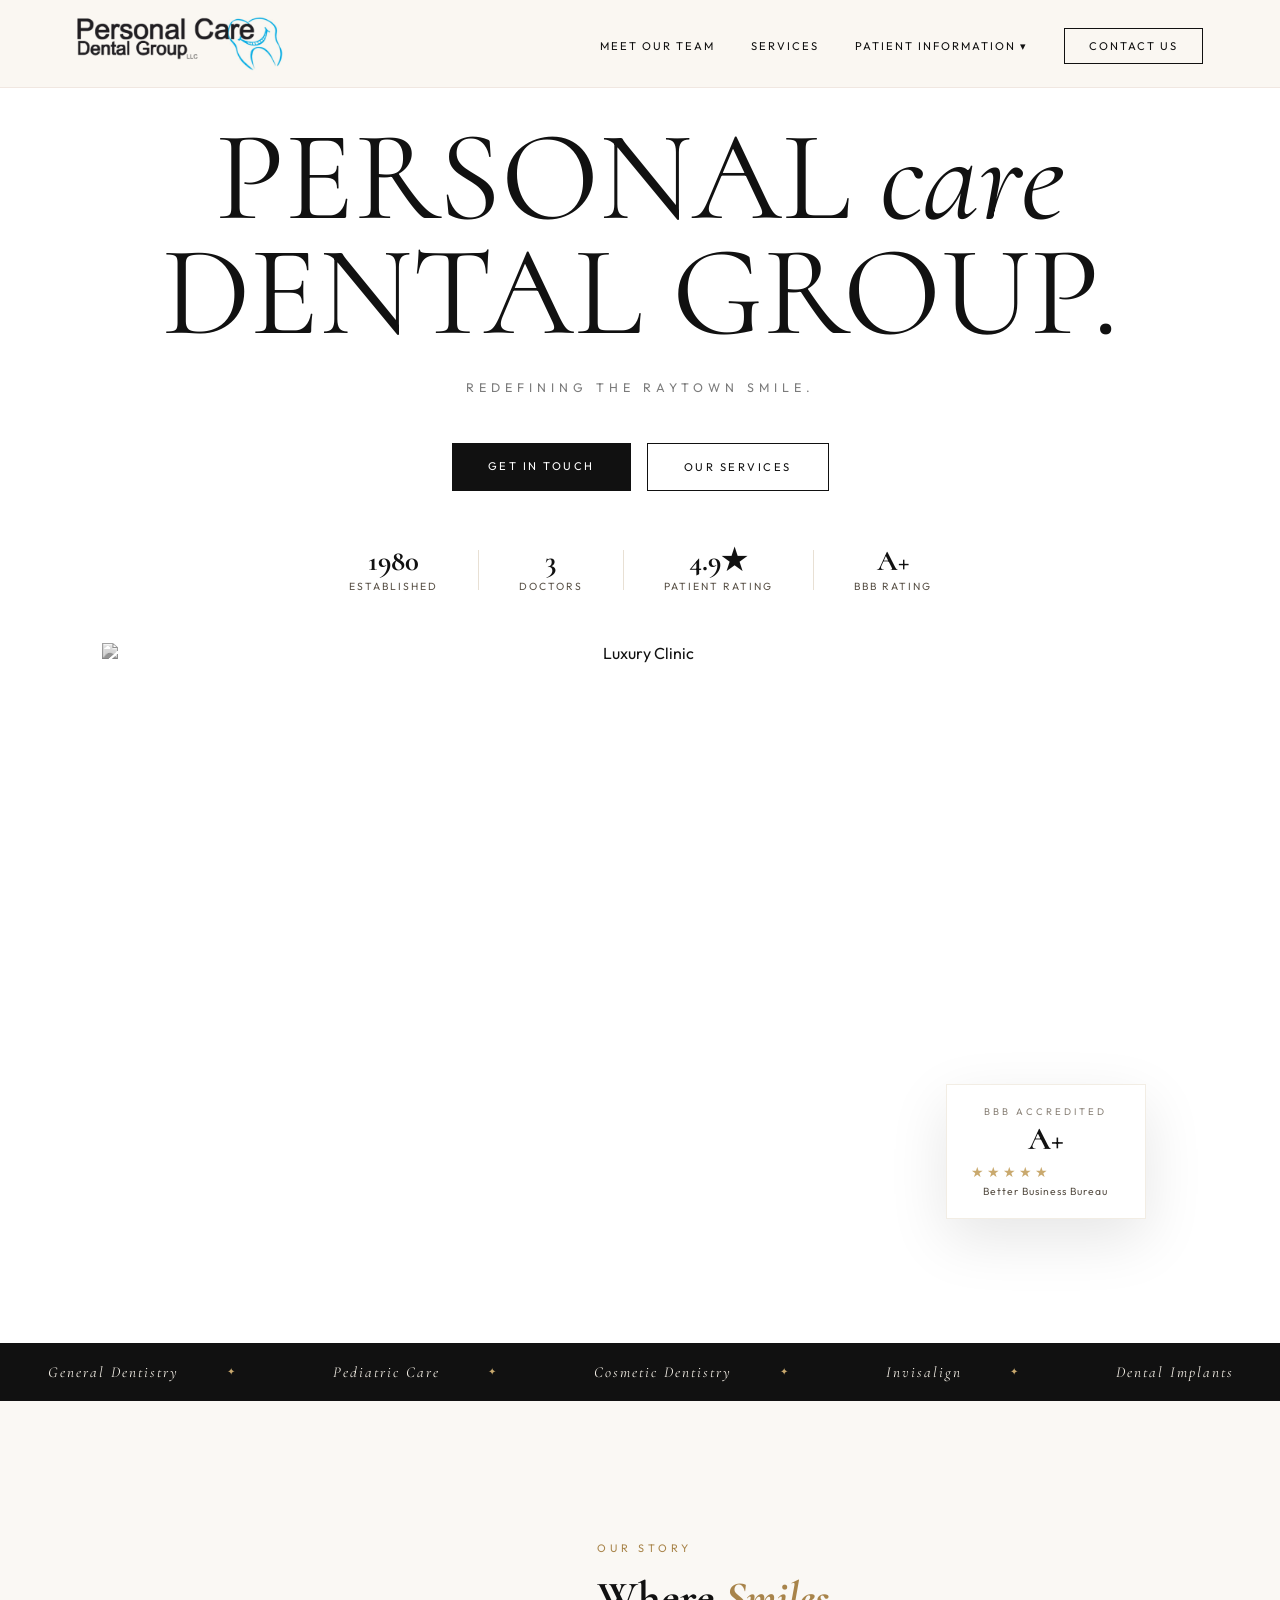
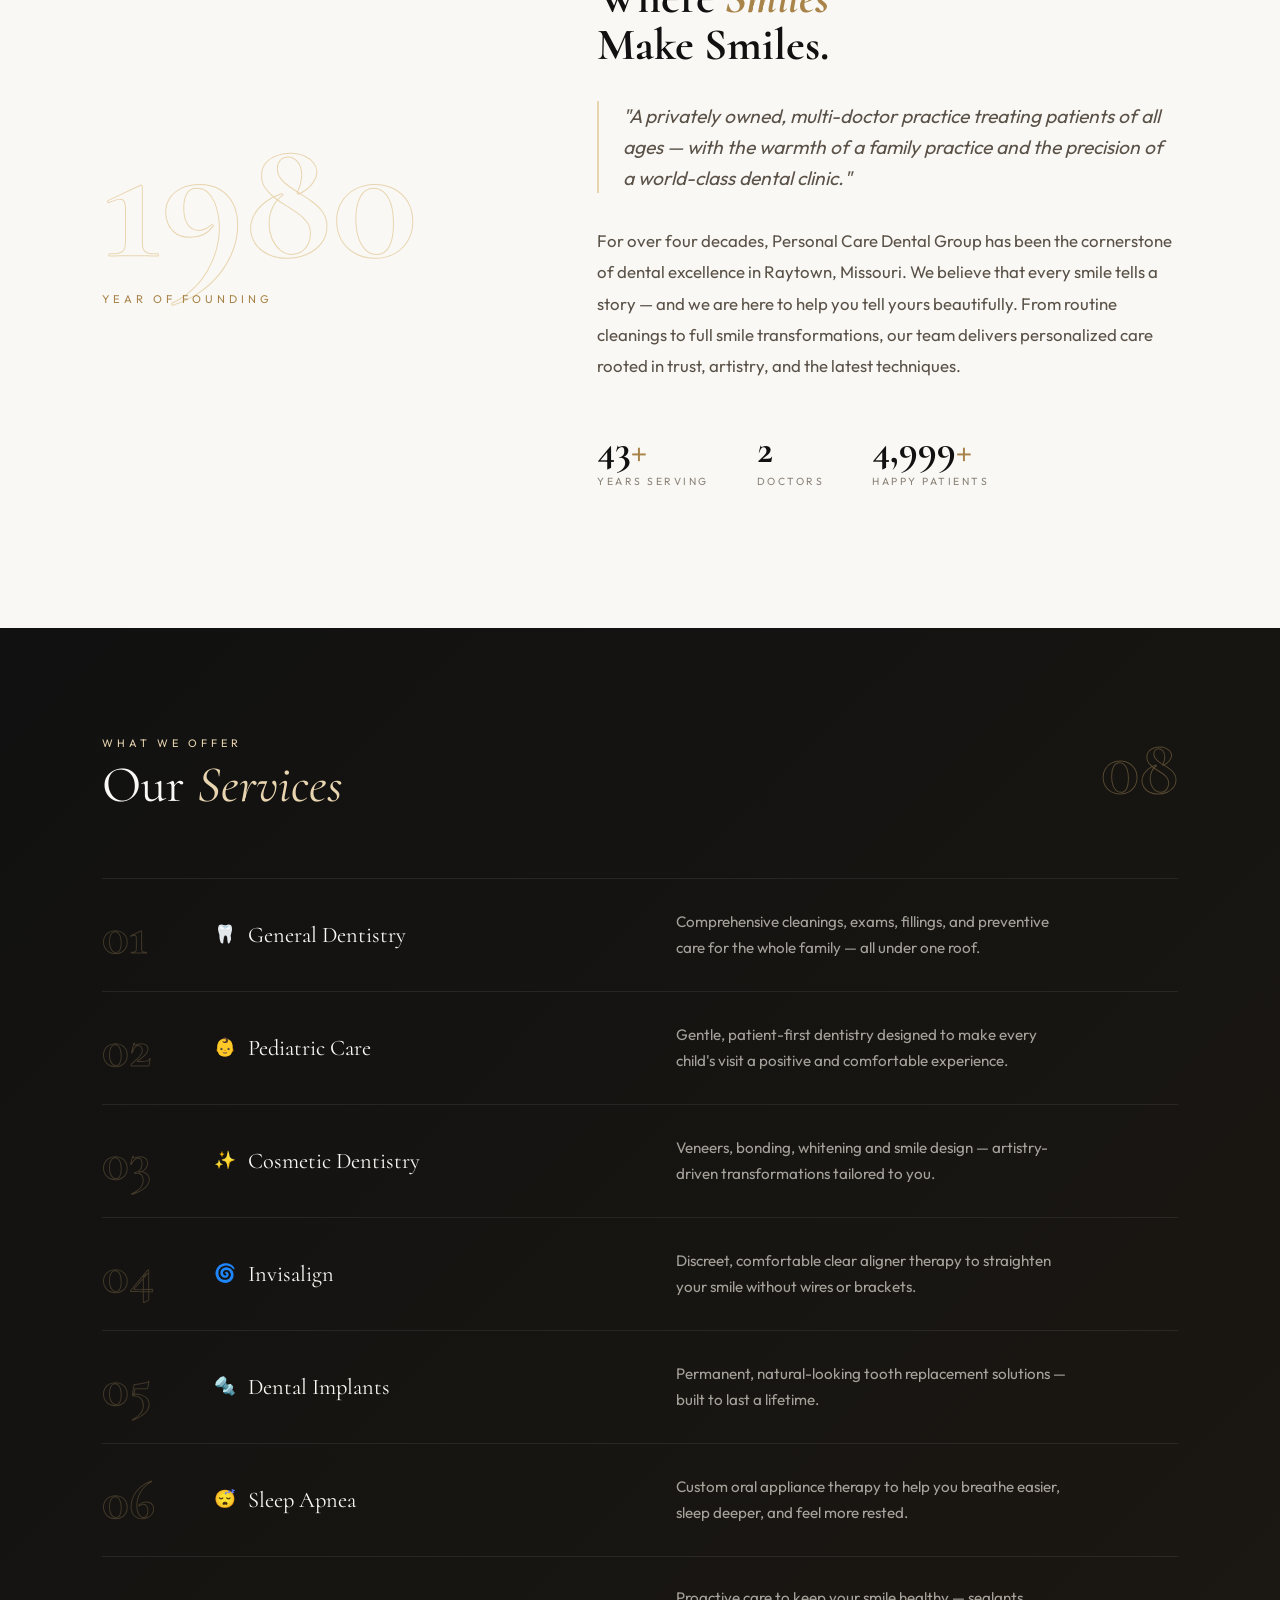
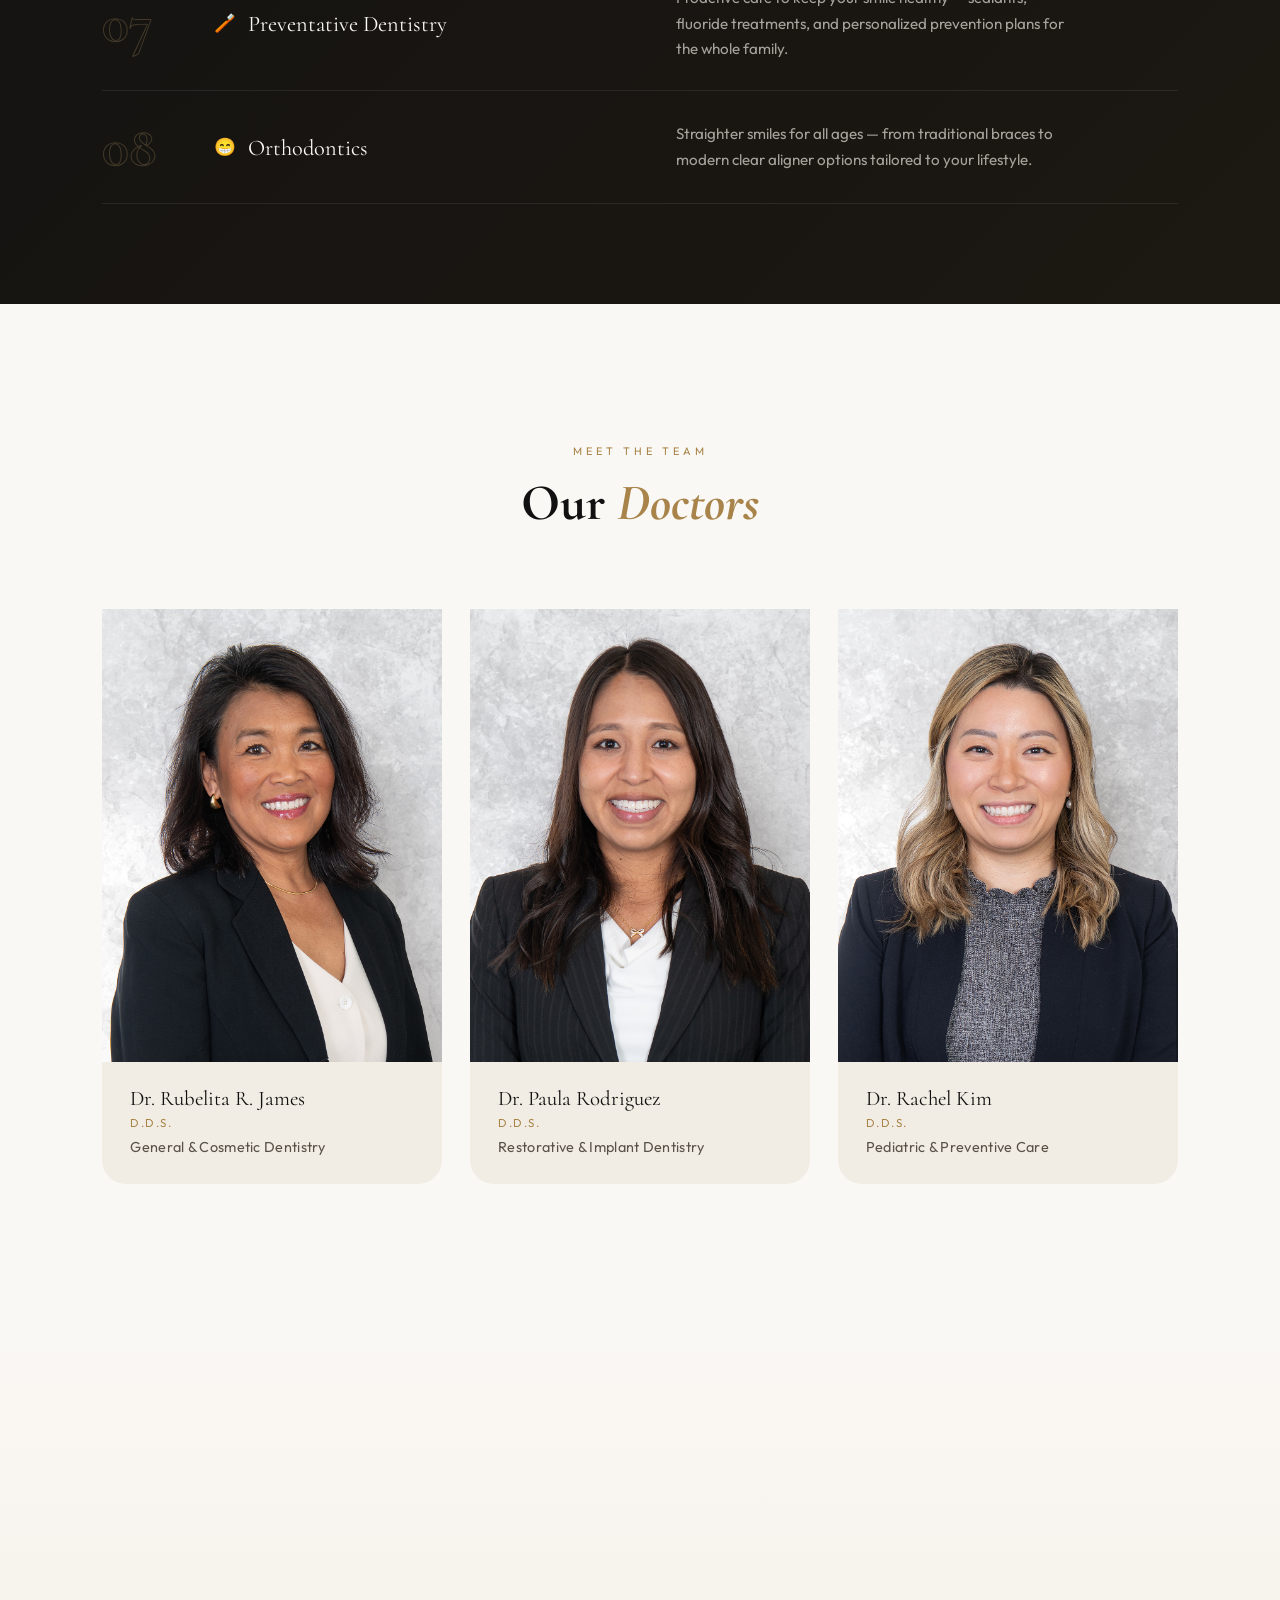
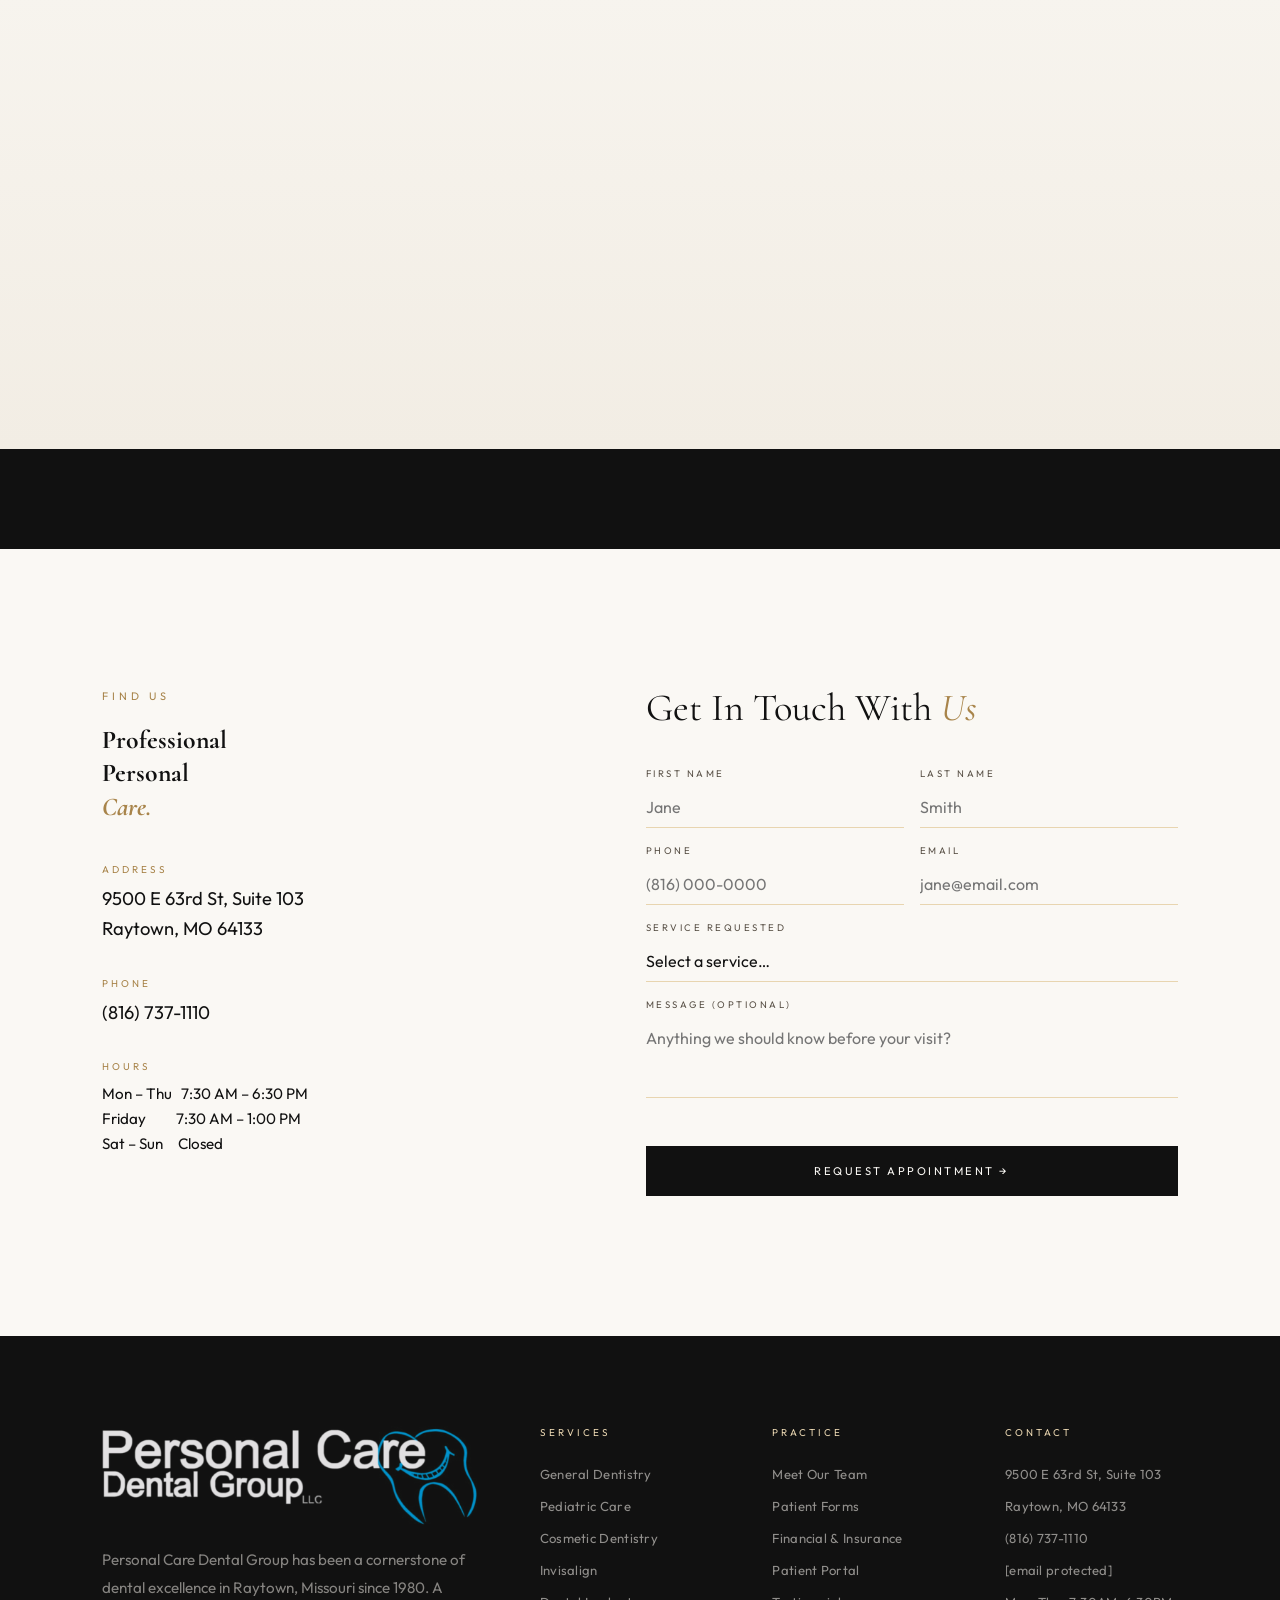
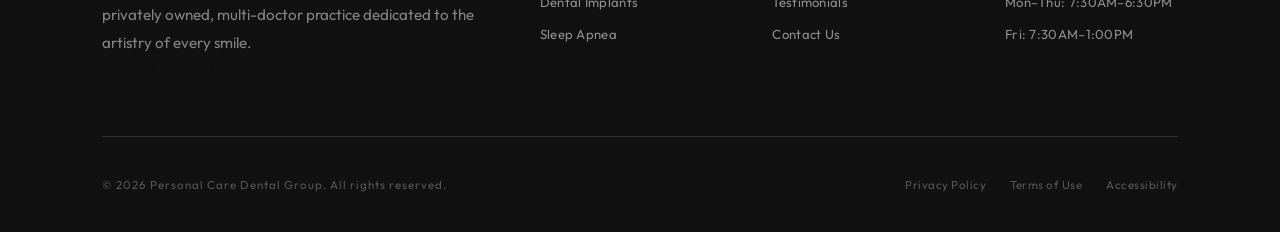
==== commit 98d11f70: "Services section additions, preventative and orthodontics" ====
--- a/couture/index.html
+++ b/couture/index.html
@@ -1925,7 +1925,7 @@
         <div class="services-eyebrow">What We Offer</div>
         <div class="services-title">Our <i>Services</i></div>
       </div>
-      <div class="services-count">06</div>
+      <div class="services-count">08</div>
     </div>
 
     <div class="service-row reveal">
@@ -1967,6 +1967,20 @@
       <div class="service-name"><span class="service-emoji">😴</span> Sleep Apnea</div>
       <div class="service-desc">Custom oral appliance therapy to help you breathe easier, sleep deeper, and feel more
         rested.</div>
+      <div class="service-arrow">→</div>
+    </div>
+    <div class="service-row reveal">
+      <div class="service-num">07</div>
+      <div class="service-name"><span class="service-emoji">🪥</span> Preventative Dentistry</div>
+      <div class="service-desc">Proactive care to keep your smile healthy — sealants, fluoride treatments, and
+        personalized prevention plans for the whole family.</div>
+      <div class="service-arrow">→</div>
+    </div>
+    <div class="service-row reveal">
+      <div class="service-num">08</div>
+      <div class="service-name"><span class="service-emoji">😁</span> Orthodontics</div>
+      <div class="service-desc">Straighter smiles for all ages — from traditional braces to modern clear aligner options
+        tailored to your lifestyle.</div>
       <div class="service-arrow">→</div>
     </div>
   </section>
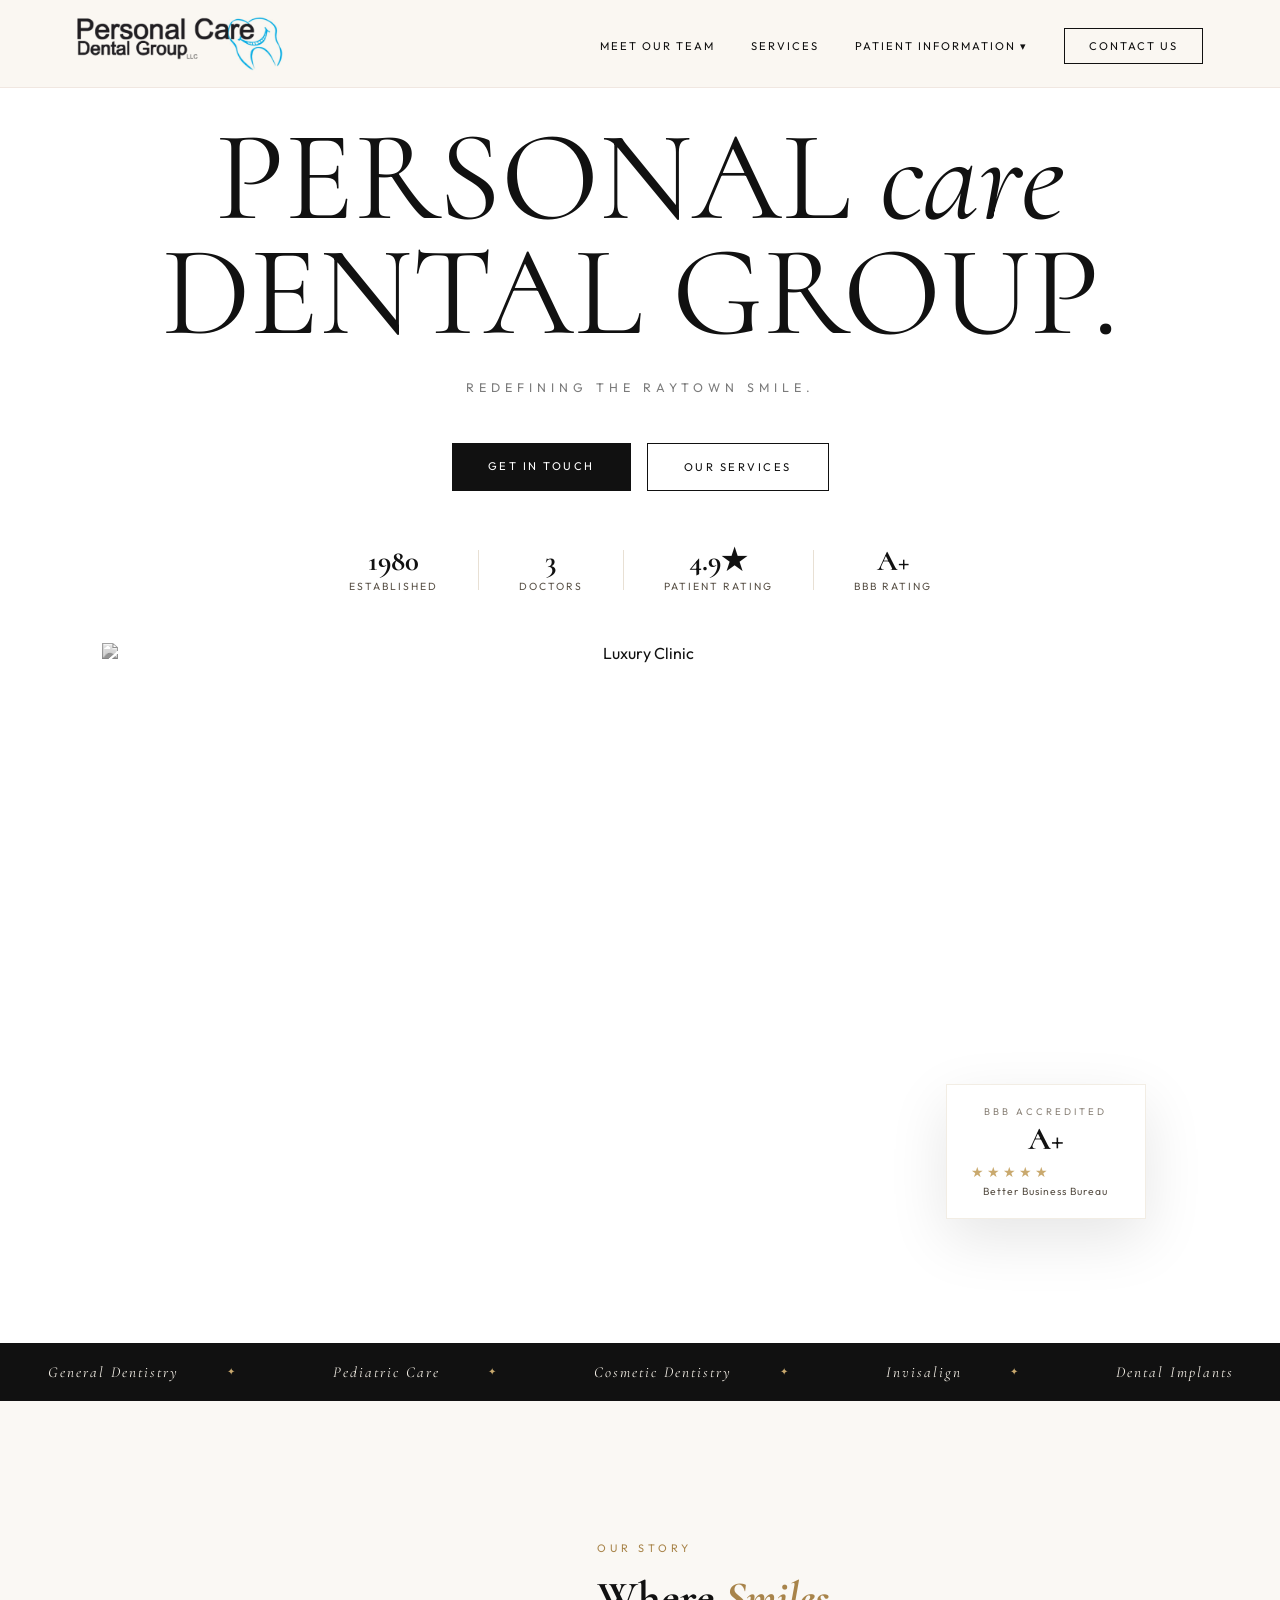
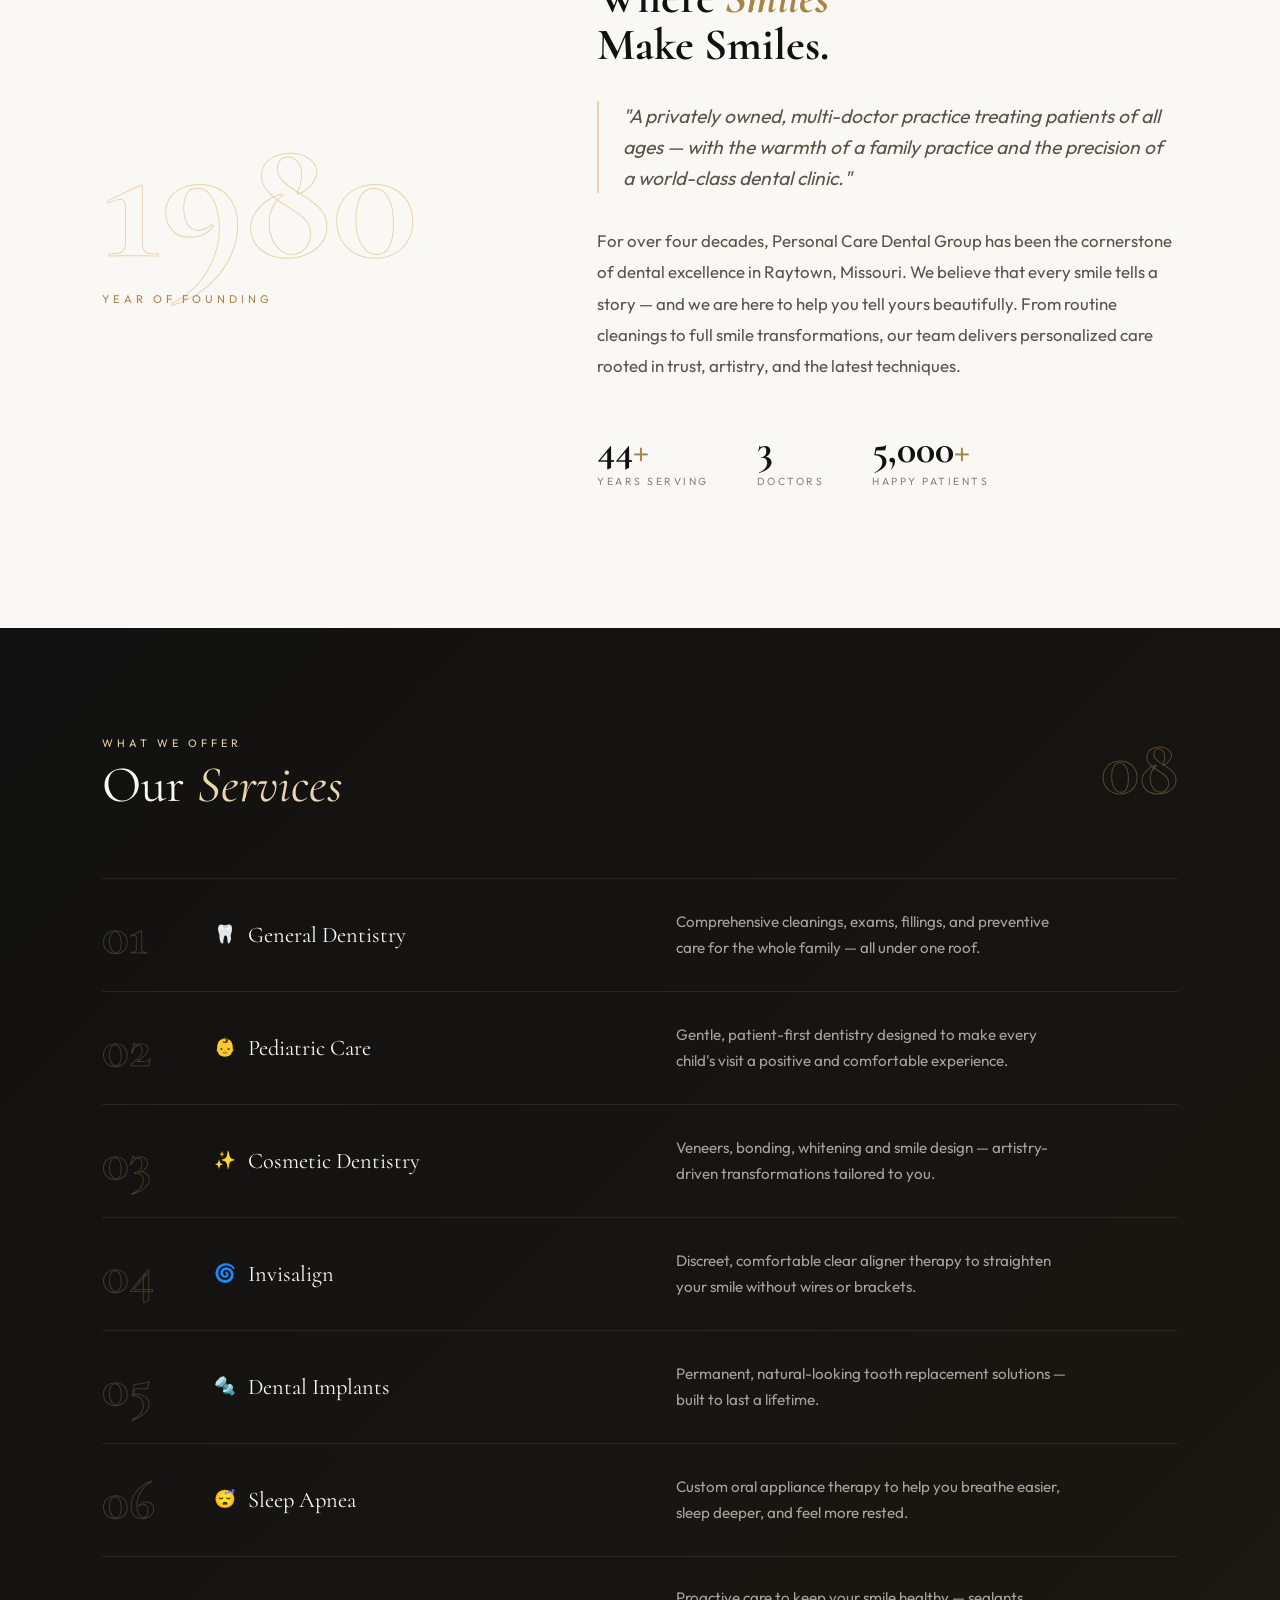
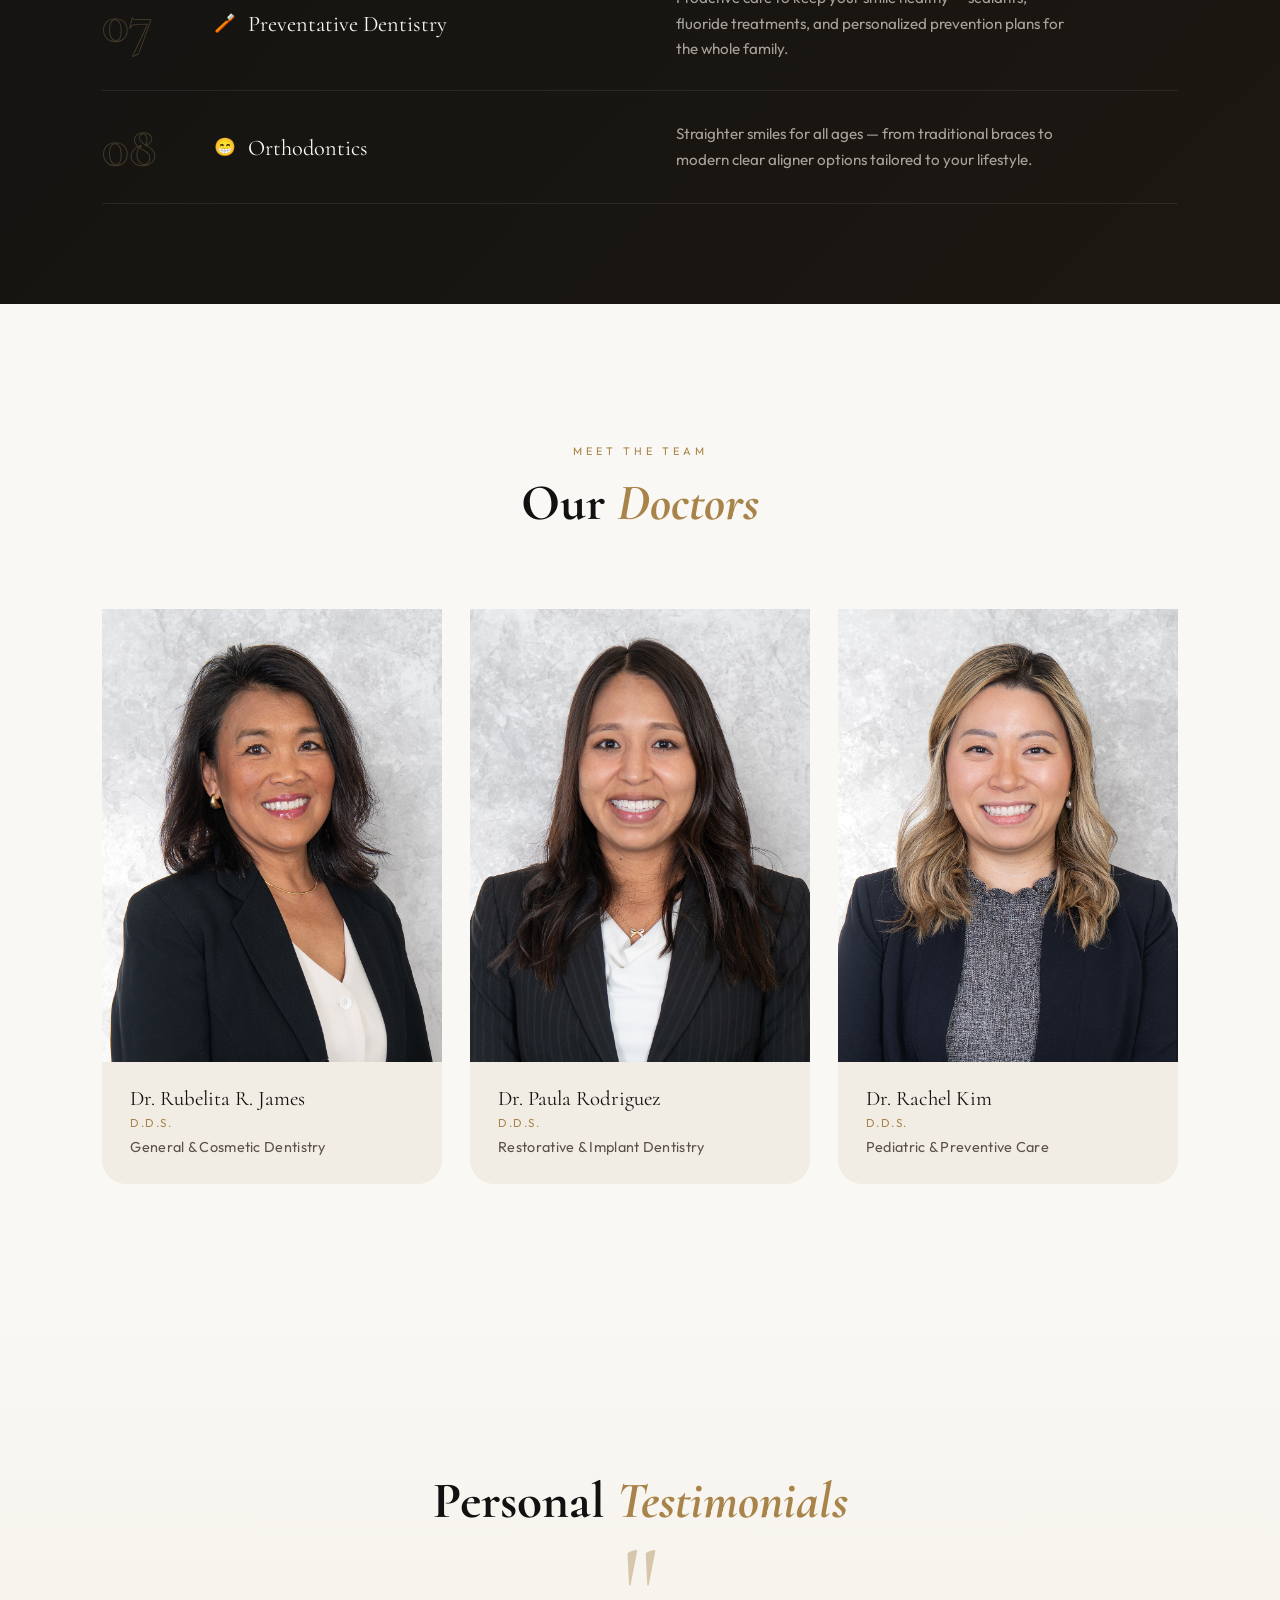
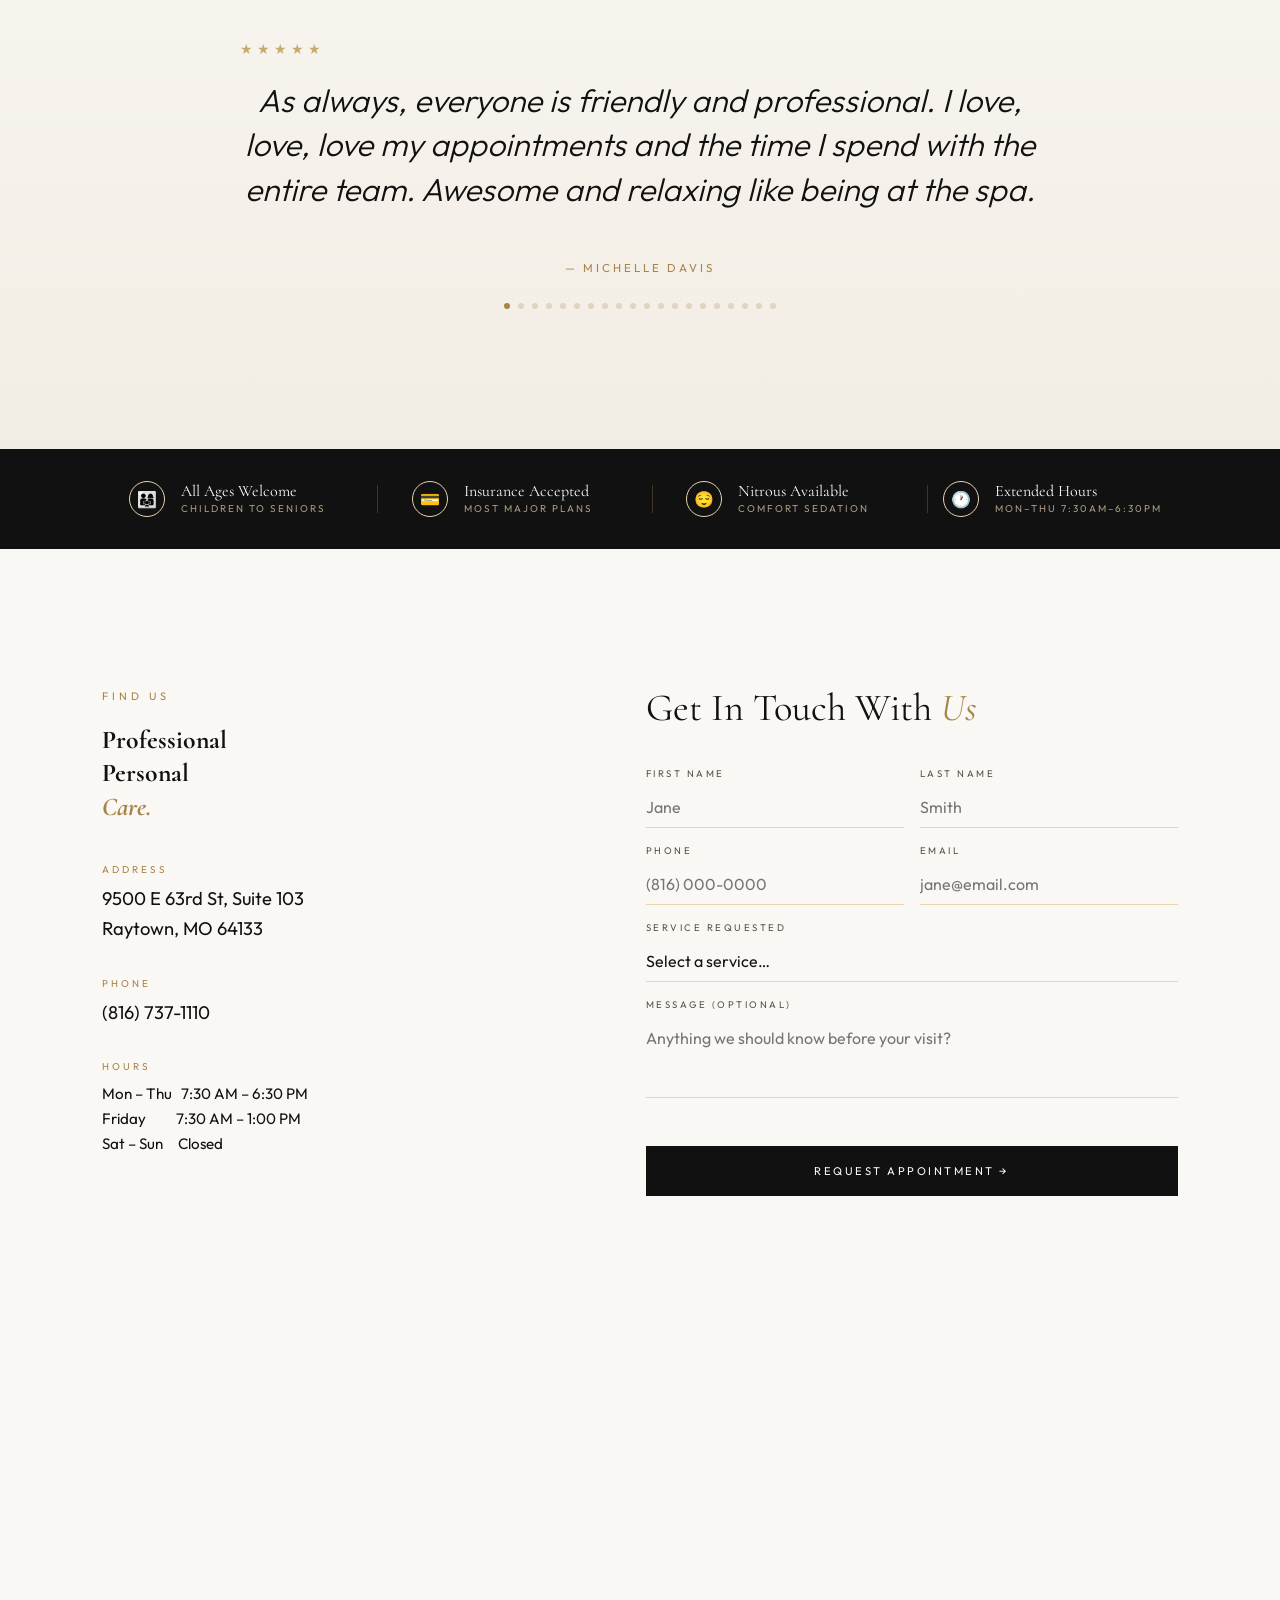
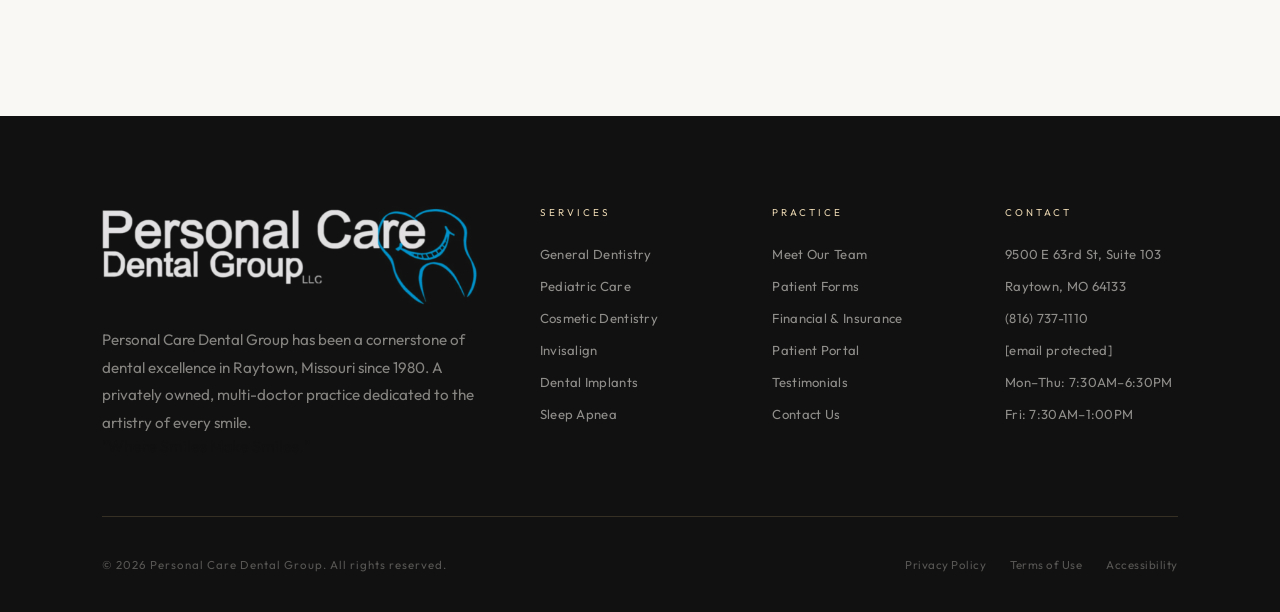
==== commit 1bd069e0: "Added map below contact section on homepage" ====
--- a/couture/index.html
+++ b/couture/index.html
@@ -910,6 +910,21 @@
       line-height: 1.75;
       color: var(--text-mid);
       white-space: pre-line;
+    }
+
+    /* ── MAP STRIP ── */
+    .map-strip {
+      width: 100%;
+      height: 380px;
+      overflow: hidden;
+      line-height: 0;
+    }
+
+    .map-strip iframe {
+      width: 100%;
+      height: 100%;
+      display: block;
+      filter: grayscale(20%);
     }
 
     /* ── TESTIMONIALS ── */
@@ -2213,6 +2228,8 @@
             <option>Invisalign</option>
             <option>Dental Implants</option>
             <option>Sleep Apnea</option>
+            <option>Preventative Dentistry</option>
+            <option>Orthodontics</option>
             <option>Other</option>
           </select>
         </div>
@@ -2226,6 +2243,14 @@
       <button class="form-submit">Request Appointment →</button>
     </div>
   </section>
+
+  <!-- MAP -->
+  <div class="map-strip">
+    <iframe
+      src="https://www.google.com/maps/embed?pb=!1m18!1m12!1m3!1d3677.5375450664365!2d-94.47159682365076!3d39.009082240105876!2m3!1f0!2f0!3f0!3m2!1i1024!2i768!4f13.1!3m3!1m2!1s0x87c0e39262b519df%3A0x326601a541c06b87!2sPersonal%20Care%20Dental%20Group%20LLC!5e1!3m2!1sen!2sus!4v1777837988528!5m2!1sen!2sus"
+      width="100%" height="100%" style="border:0;" allowfullscreen="" loading="lazy"
+      referrerpolicy="no-referrer-when-downgrade"></iframe>
+  </div>
 
   <!-- FOOTER -->
   <footer>
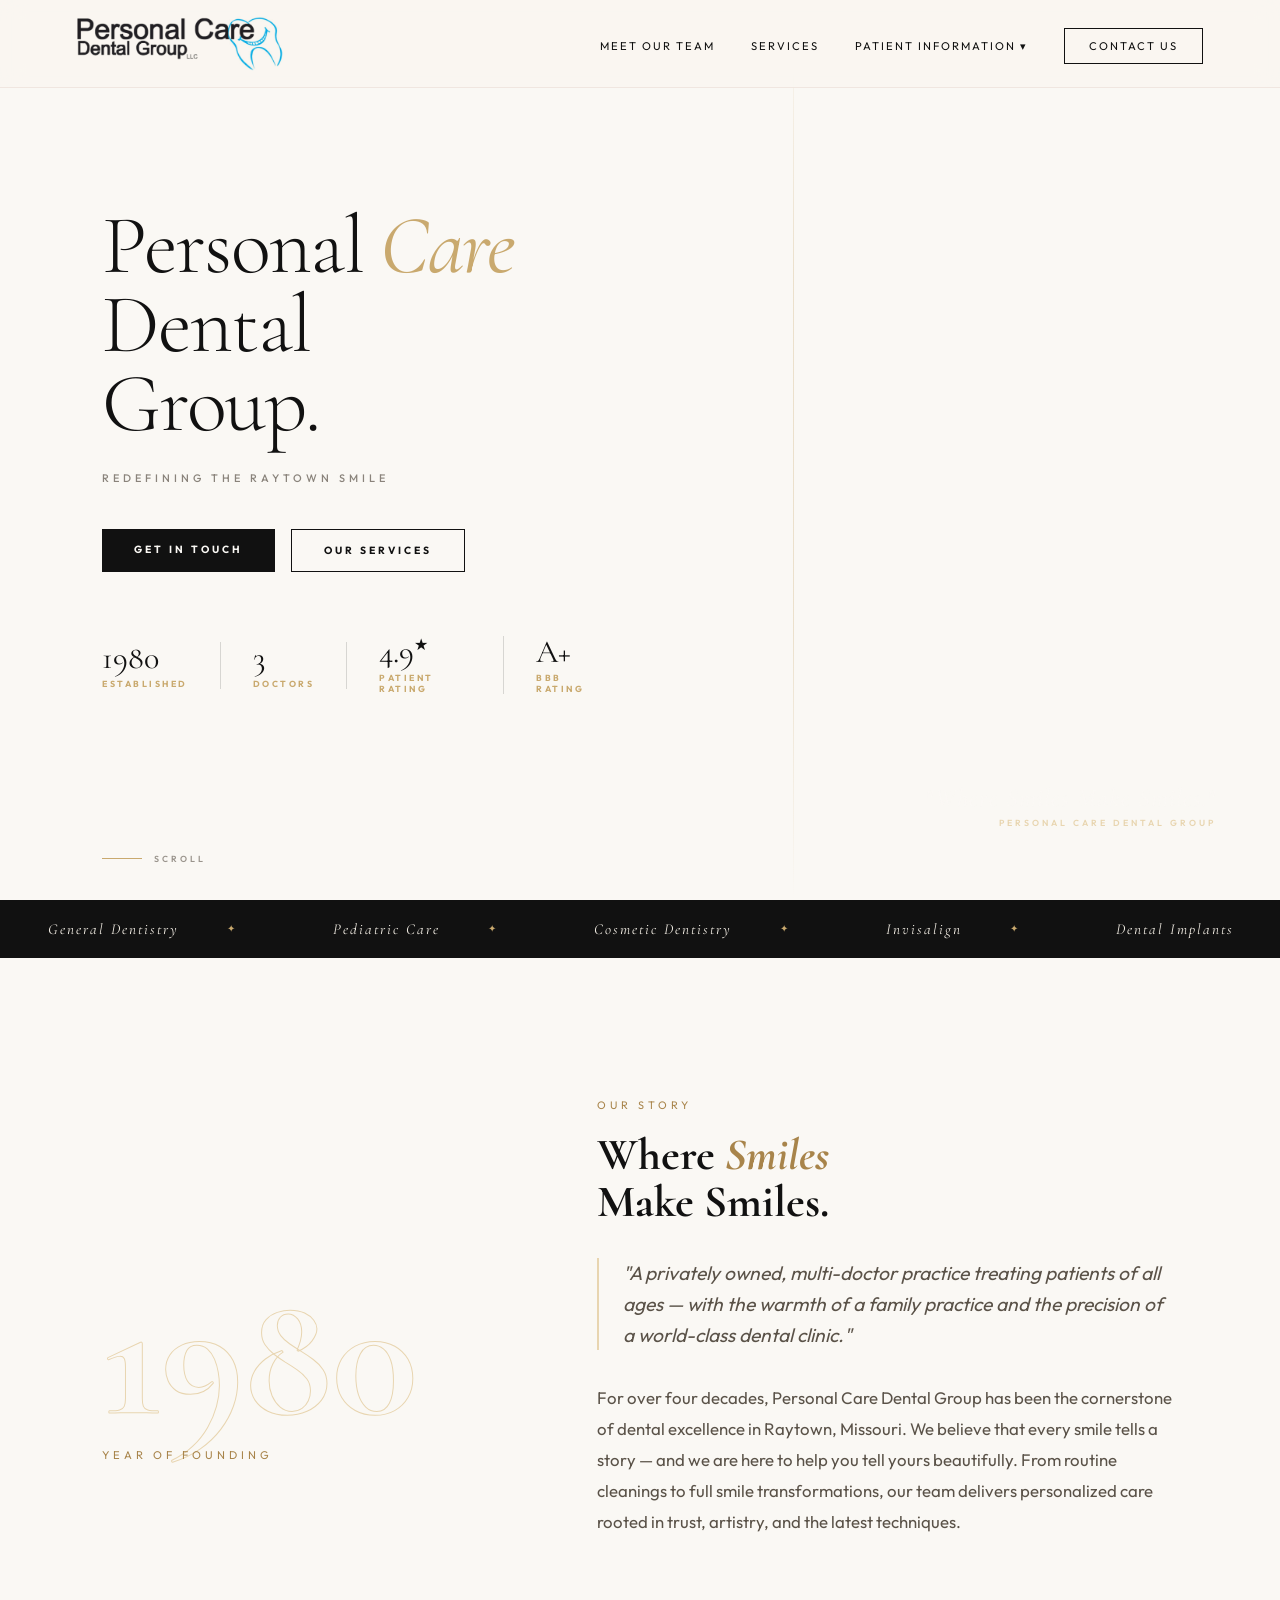
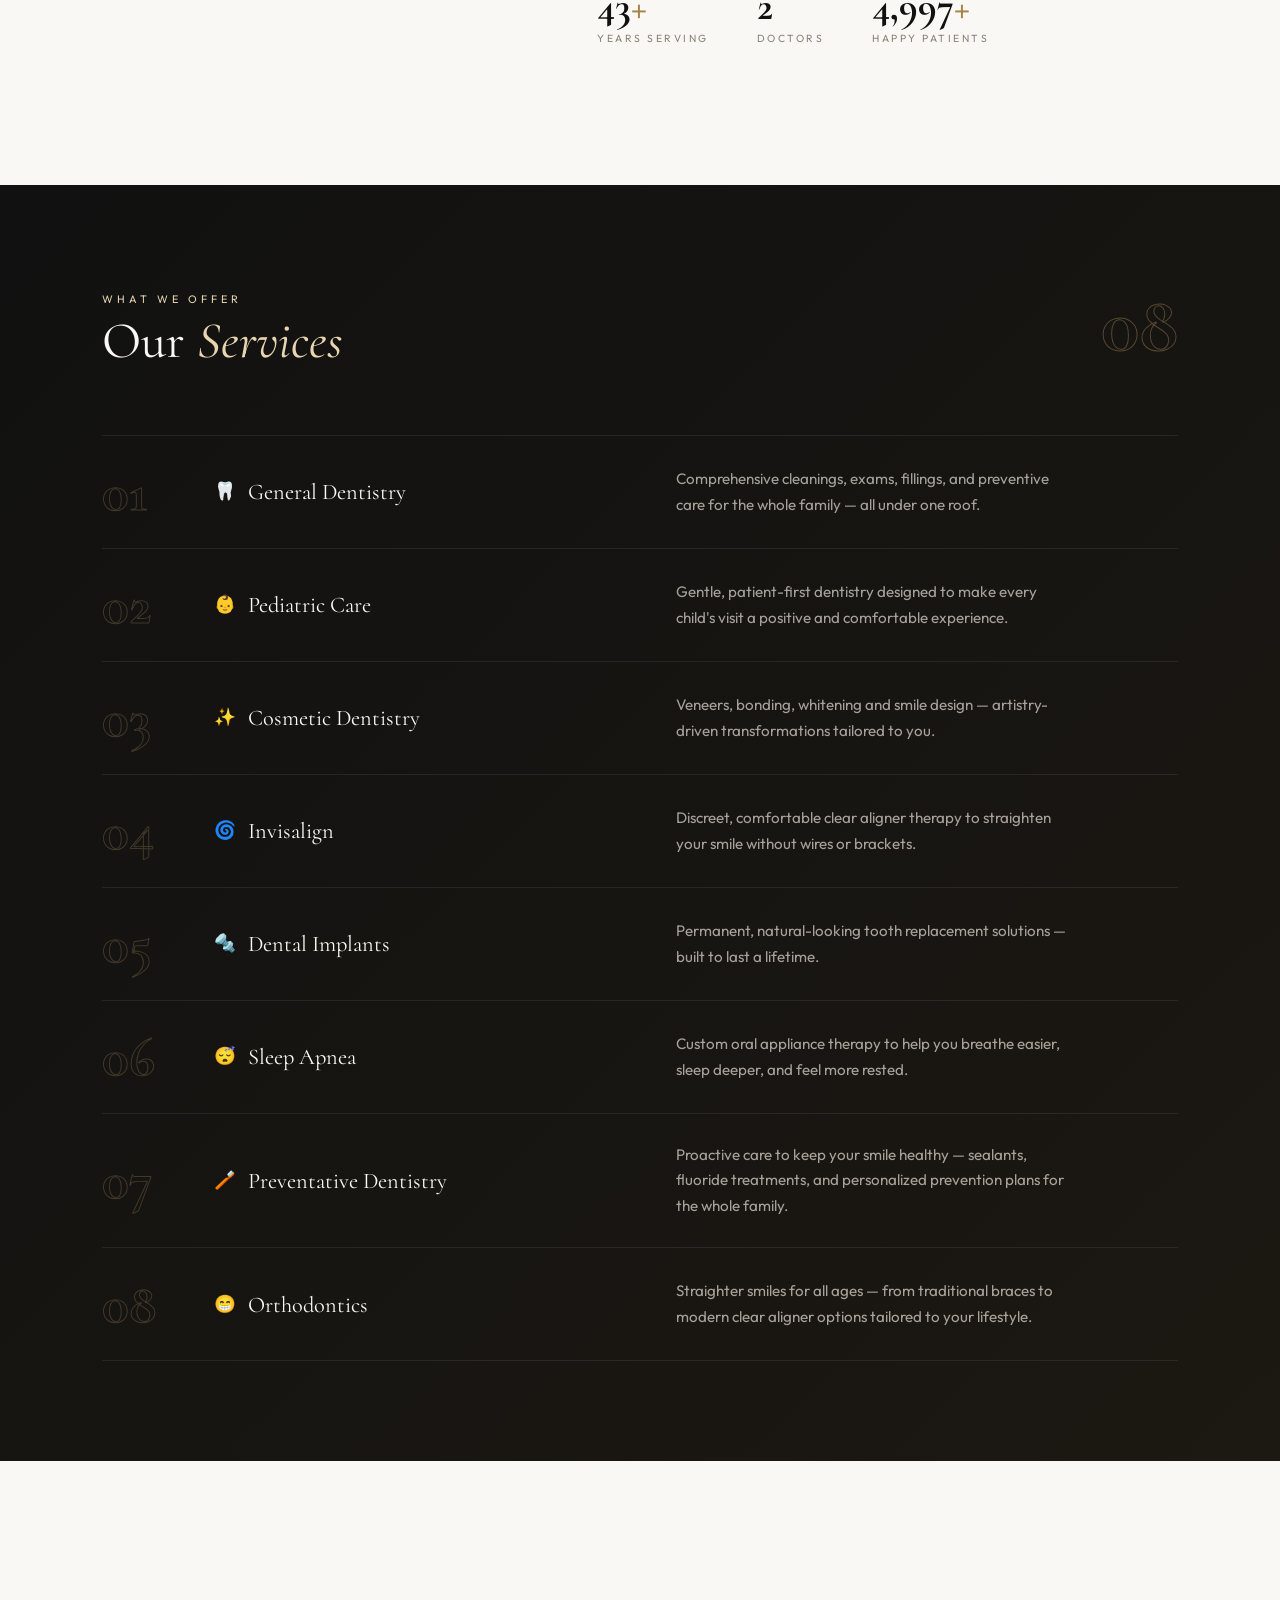
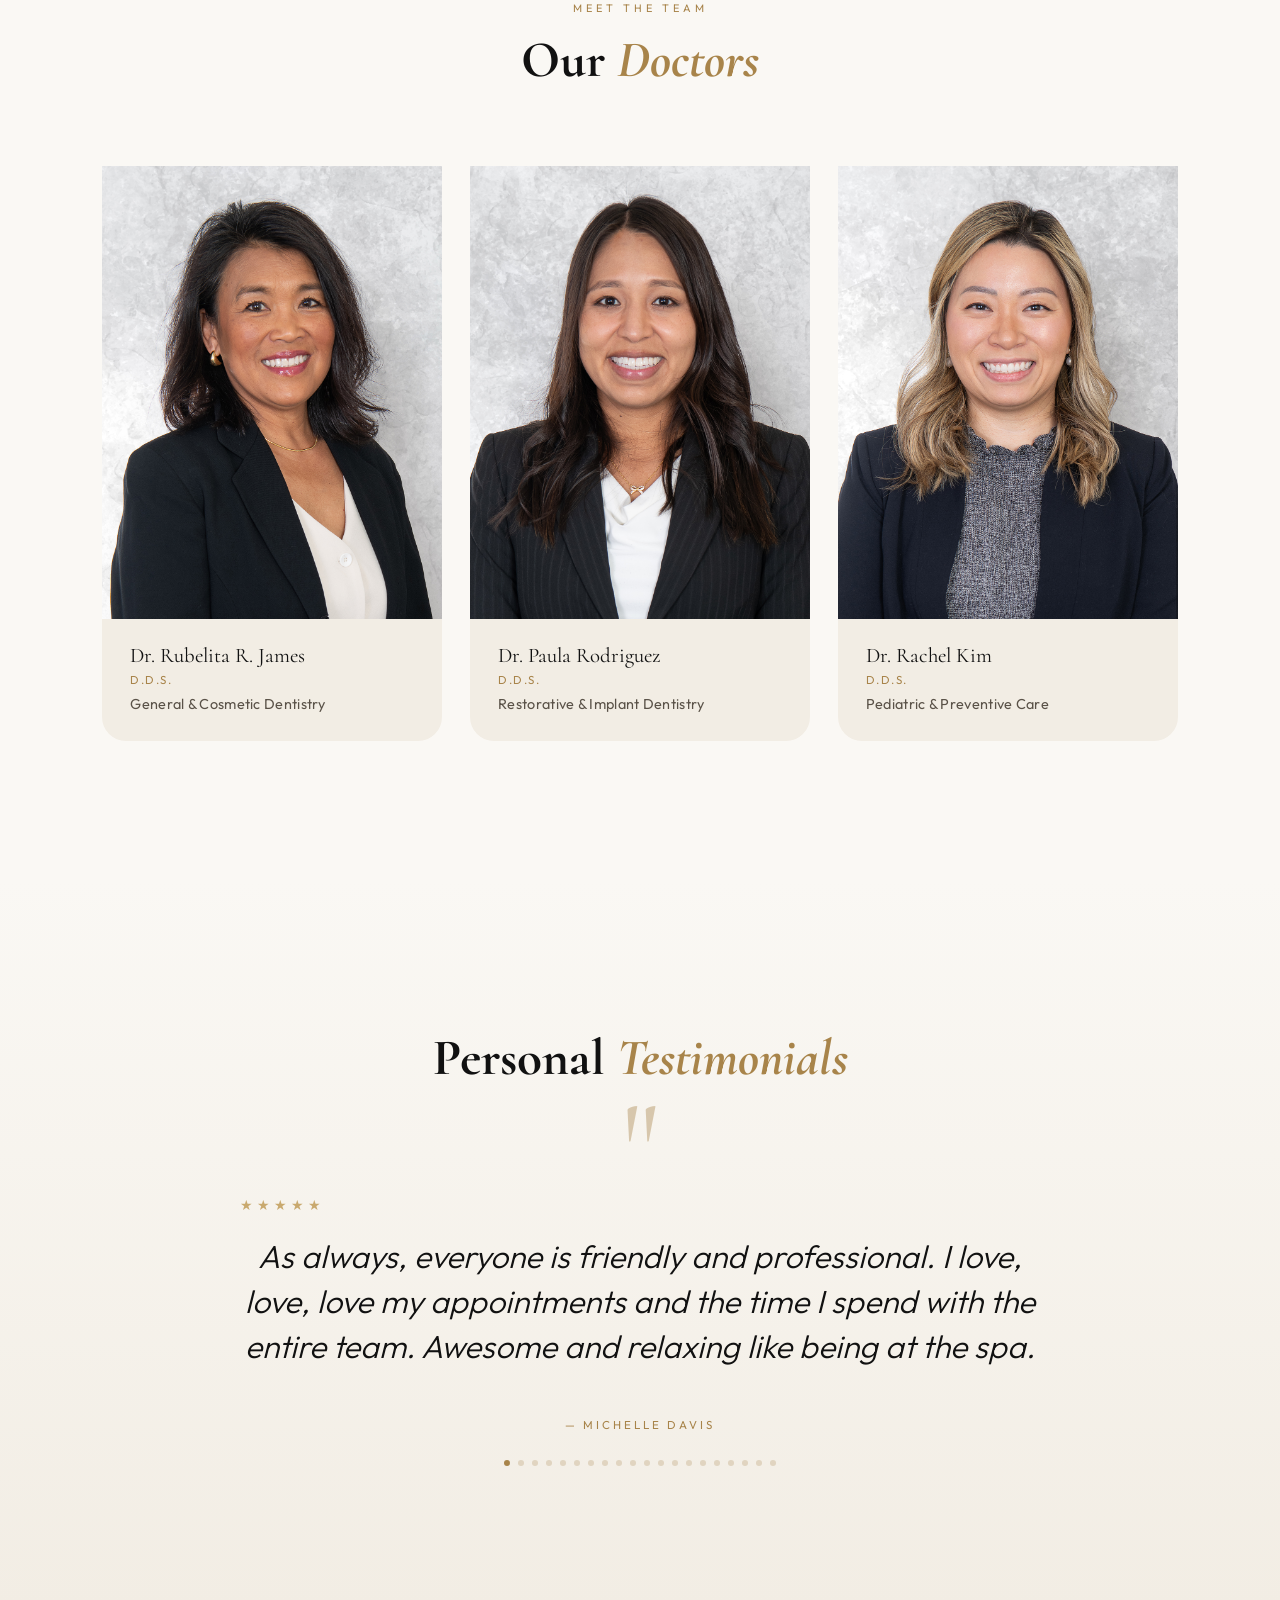
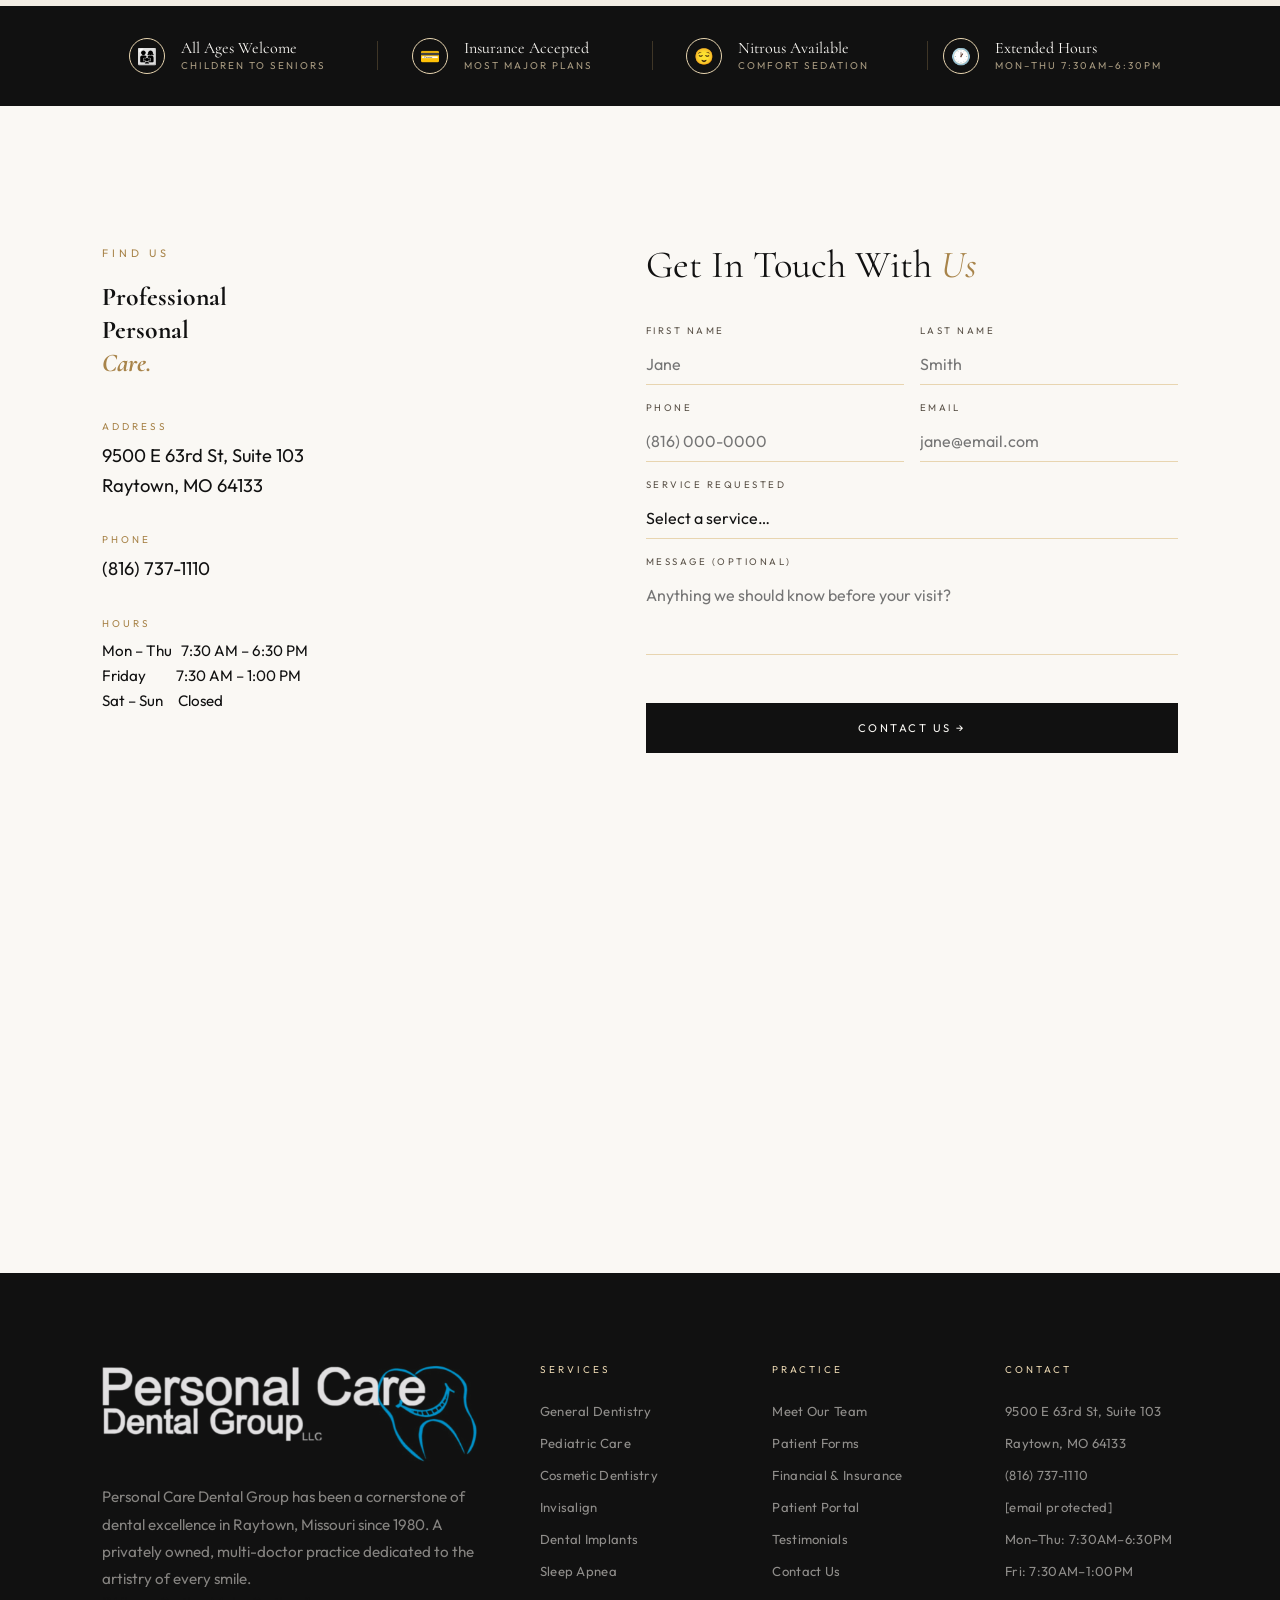
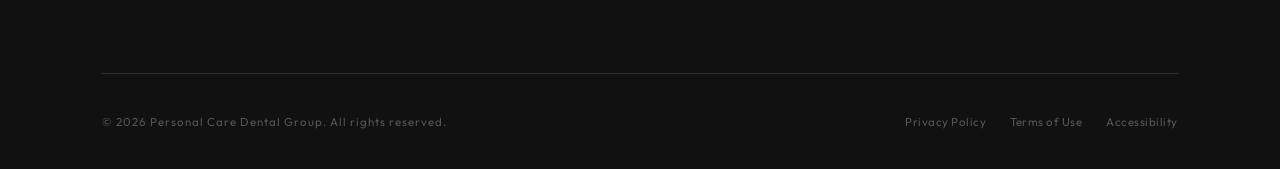
==== commit 4b635d18: "Full hero section overhaul" ====
--- a/couture/index.html
+++ b/couture/index.html
@@ -6,7 +6,7 @@
   <meta name="viewport" content="width=device-width, initial-scale=1.0">
   <title>Personal Care Dental Group | The Couture</title>
   <link
-    href="https://fonts.googleapis.com/css2?family=Italiana&family=Cormorant:ital,wght@0,400;0,600;0,700;1,400;1,600&family=Outfit:wght@300;400;500&display=swap"
+    href="https://fonts.googleapis.com/css2?family=Italiana&family=Cormorant:ital,wght@0,400;0,600;0,700;1,400;1,600&family=Cormorant+Garamond:ital,wght@0,300;0,400;0,600;1,300;1,400;1,600&family=Outfit:wght@300;400;500&display=swap"
     rel="stylesheet">
 
   <script src="https://unpkg.com/react@18.3.1/umd/react.development.js"
@@ -193,145 +193,284 @@
       color: var(--cream);
     }
 
-    /* ── HERO (original layout — full-width, centered, stacked) ── */
+    /* ── HERO — editorial split layout ── */
     .hero {
-      min-height: 100vh;
-      display: flex;
-      flex-direction: column;
+      position: relative;
+      width: 100%;
+      height: 100vh;
+      min-height: 700px;
+      display: flex;
       align-items: center;
-      justify-content: center;
-      background: #fff;
-      padding-top: 120px;
-      text-align: center;
+      overflow: hidden;
+      background: var(--cream);
+    }
+
+    .hero-image {
+      position: absolute;
+      right: 0;
+      top: 0;
+      width: 62%;
+      height: 100%;
+      overflow: hidden;
+    }
+
+    .hero-image::before {
+      content: '';
+      position: absolute;
+      inset: 0;
+      background: url('https://images.unsplash.com/photo-1606811971618-4486d14f3f99?w=1200&q=80') center/cover no-repeat;
+      filter: grayscale(30%) contrast(1.1);
+      mix-blend-mode: multiply;
+      opacity: 0.85;
+    }
+
+    .hero-image::after {
+      content: '';
+      position: absolute;
+      inset: 0;
+      background: url('https://images.unsplash.com/photo-1588776814546-1ffbb040acba?w=1200&q=80') center/cover no-repeat;
+      opacity: 0.15;
+      mix-blend-mode: screen;
+    }
+
+    .hero-image-fade {
+      position: absolute;
+      inset: 0;
+      background: linear-gradient(90deg,
+          var(--cream) 0%,
+          rgba(250, 248, 244, 0.6) 30%,
+          transparent 60%);
+      z-index: 2;
+    }
+
+    .hero-content {
       position: relative;
-    }
-
-    .hero h1 {
-      font-family: 'Cormorant', serif;
-      font-size: clamp(4.5rem, 10vw, 9rem);
-      line-height: 0.9;
-      margin: 0;
+      z-index: 10;
+      padding: 0 6% 0 8%;
+      max-width: 680px;
+      animation: fadeUp 1s ease 0.2s both;
+    }
+
+    .hero-eyebrow {
+      font-size: 0.65rem;
+      font-weight: 600;
+      letter-spacing: 4px;
       text-transform: uppercase;
+      color: var(--gold);
+      margin-bottom: 28px;
+      display: flex;
+      align-items: center;
+      gap: 12px;
+    }
+
+    .hero-eyebrow::before {
+      content: '';
+      display: block;
+      width: 32px;
+      height: 1px;
+      background: var(--gold);
+    }
+
+    .hero-title {
+      font-family: 'Cormorant Garamond', serif;
+      font-size: clamp(3.5rem, 6.5vw, 6rem);
+      font-weight: 300;
+      line-height: 0.95;
       color: var(--ink);
+      margin-bottom: 28px;
+      letter-spacing: -0.02em;
+    }
+
+    .hero-title em {
+      font-style: italic;
+      color: var(--gold);
       font-weight: 400;
     }
 
-    .hero h1 i {
-      font-style: italic;
-      font-weight: 400;
-      text-transform: lowercase;
-    }
-
-    .hero-sub {
-      font-family: var(--font-body);
-      letter-spacing: 5px;
-      margin-top: 30px;
-      font-size: 0.78rem;
-      opacity: 0.55;
+    .hero-tagline {
+      font-size: 0.68rem;
+      font-weight: 500;
+      letter-spacing: 4px;
       text-transform: uppercase;
-    }
-
-    /* Below-headline additions */
+      color: var(--text-mid);
+      margin-bottom: 44px;
+      opacity: 0.7;
+    }
+
     .hero-ctas {
       display: flex;
       gap: 16px;
-      margin-top: 48px;
-      justify-content: center;
+      margin-bottom: 64px;
+      flex-wrap: wrap;
     }
 
     .btn-primary {
       background: var(--ink);
-      color: #fff;
+      color: var(--cream);
+      padding: 14px 32px;
+      font-family: var(--font-body);
+      font-size: 0.65rem;
+      font-weight: 700;
+      letter-spacing: 3px;
+      text-transform: uppercase;
       border: none;
-      padding: 16px 36px;
-      font-family: var(--font-body);
-      font-size: 0.7rem;
-      letter-spacing: 2.5px;
-      text-transform: uppercase;
       cursor: pointer;
-      transition: all 0.3s;
       text-decoration: none;
       display: inline-block;
+      transition: background 0.3s ease;
     }
 
     .btn-primary:hover {
-      background: var(--accent-dark);
+      background: var(--rose-deep);
     }
 
     .btn-secondary {
       background: transparent;
       color: var(--ink);
+      padding: 14px 32px;
+      font-family: var(--font-body);
+      font-size: 0.65rem;
+      font-weight: 700;
+      letter-spacing: 3px;
+      text-transform: uppercase;
       border: 1px solid var(--ink);
-      padding: 16px 36px;
-      font-family: var(--font-body);
-      font-size: 0.7rem;
+      cursor: pointer;
+      text-decoration: none;
+      display: inline-block;
+      transition: all 0.3s ease;
+    }
+
+    .btn-secondary:hover {
+      background: var(--ink);
+      color: var(--cream);
+    }
+
+    .hero-stats {
+      display: flex;
+      gap: 0;
+      align-items: center;
+    }
+
+    .stat {
+      padding-right: 32px;
+      margin-right: 32px;
+      border-right: 1px solid rgba(17, 17, 17, 0.15);
+    }
+
+    .stat:last-child {
+      border-right: none;
+      padding-right: 0;
+      margin-right: 0;
+    }
+
+    .stat-value {
+      font-family: 'Cormorant Garamond', serif;
+      font-size: 2rem;
+      font-weight: 400;
+      color: var(--ink);
+      line-height: 1;
+      margin-bottom: 4px;
+    }
+
+    .stat-value sup {
+      font-size: 1rem;
+    }
+
+    .stat-label {
+      font-size: 0.55rem;
+      font-weight: 700;
       letter-spacing: 2.5px;
       text-transform: uppercase;
-      cursor: pointer;
-      transition: all 0.3s;
-      text-decoration: none;
-      display: inline-block;
-    }
-
-    .btn-secondary:hover {
+      color: var(--gold);
+    }
+
+    .hero-line {
+      position: absolute;
+      right: 38%;
+      top: 0;
+      bottom: 0;
+      width: 1px;
+      background: linear-gradient(180deg,
+          transparent 0%,
+          rgba(201, 169, 110, 0.3) 30%,
+          rgba(201, 169, 110, 0.3) 70%,
+          transparent 100%);
+      z-index: 5;
+    }
+
+    .hero-label {
+      position: absolute;
+      right: 5%;
+      bottom: 8%;
+      z-index: 10;
+      text-align: right;
+      animation: fadeUp 1s ease 0.8s both;
+    }
+
+    .hero-label-text {
+      font-family: 'Cormorant Garamond', serif;
+      font-style: italic;
+      font-size: 1.6rem;
+      color: rgba(250, 248, 244, 0.85);
+      letter-spacing: 1px;
+    }
+
+    .hero-label-sub {
+      font-size: 0.55rem;
+      font-weight: 600;
+      letter-spacing: 3px;
+      text-transform: uppercase;
+      color: var(--gold-light);
+      margin-top: 4px;
+    }
+
+    .scroll-indicator {
+      position: absolute;
+      bottom: 36px;
+      left: 8%;
+      z-index: 10;
+      display: flex;
+      align-items: center;
+      gap: 12px;
+      animation: fadeUp 1s ease 1s both;
+    }
+
+    .scroll-line {
+      width: 40px;
+      height: 1px;
+      background: var(--gold);
+      position: relative;
+      overflow: hidden;
+    }
+
+    .scroll-line::after {
+      content: '';
+      position: absolute;
+      top: 0;
+      left: -100%;
+      width: 100%;
+      height: 100%;
       background: var(--ink);
-      color: #fff;
-    }
-
-    .hero-stats {
-      display: flex;
-      gap: 40px;
-      margin-top: 56px;
-      justify-content: center;
-      align-items: center;
-    }
-
-    .stat-item {
-      display: flex;
-      flex-direction: column;
-      gap: 4px;
-      align-items: center;
-    }
-
-    .stat-number {
-      font-family: var(--font-display);
-      font-size: 1.8rem;
-      font-weight: 700;
-      color: var(--ink);
-      line-height: 1;
-    }
-
-    .stat-label {
-      font-size: 0.65rem;
-      letter-spacing: 2px;
+      animation: scrollPulse 2s ease infinite;
+    }
+
+    .scroll-text {
+      font-size: 0.55rem;
+      font-weight: 600;
+      letter-spacing: 3px;
       text-transform: uppercase;
       color: var(--text-mid);
-    }
-
-    .stat-divider {
-      width: 1px;
-      height: 40px;
-      background: var(--cream-mid);
-    }
-
-    /* Image section below hero text — like original .image-box */
-    .hero-image-box {
-      width: 100%;
-      padding: 50px 8% 100px;
-      position: relative;
-    }
-
-    .hero-image-box img {
-      width: 100%;
-      height: 600px;
-      object-fit: cover;
-      filter: grayscale(100%);
-      transition: filter 0.5s;
-      display: block;
-    }
-
-    .hero-image-box img:hover {
-      filter: grayscale(0%);
+      opacity: 0.6;
+    }
+
+    @keyframes scrollPulse {
+      0% {
+        left: -100%;
+      }
+
+      100% {
+        left: 100%;
+      }
     }
 
     .bbb-card {
@@ -1590,9 +1729,41 @@
 
       /* ── HERO ── */
       .hero {
-        padding-top: 90px;
-        padding-left: 5%;
-        padding-right: 5%;
+        height: auto;
+        min-height: 100vh;
+        align-items: flex-end;
+        padding-bottom: 60px;
+      }
+
+      .hero-image {
+        width: 100%;
+        height: 100%;
+        position: absolute;
+      }
+
+      .hero-image-fade {
+        background: linear-gradient(180deg,
+            rgba(250, 248, 244, 0.3) 0%,
+            rgba(250, 248, 244, 0.75) 50%,
+            var(--cream) 85%);
+      }
+
+      .hero-line {
+        display: none;
+      }
+
+      .hero-content {
+        padding: 0 5%;
+        max-width: 100%;
+        text-align: center;
+      }
+
+      .hero-eyebrow {
+        justify-content: center;
+      }
+
+      .hero-eyebrow::before {
+        display: none;
       }
 
       .hero h1 {
@@ -1600,17 +1771,10 @@
         line-height: 0.95;
       }
 
-      .hero-sub {
-        font-size: 0.65rem;
-        letter-spacing: 3px;
-        margin-top: 20px;
-      }
-
       .hero-ctas {
+        justify-content: center;
         flex-direction: column;
         align-items: center;
-        gap: 12px;
-        margin-top: 32px;
       }
 
       .btn-primary,
@@ -1621,25 +1785,27 @@
       }
 
       .hero-stats {
+        justify-content: center;
         flex-wrap: wrap;
-        gap: 20px;
-        margin-top: 36px;
-        justify-content: center;
+        gap: 16px;
+      }
+
+      .stat-item {
+        align-items: center;
+        padding-right: 0;
+        margin-right: 0;
+        flex: 0 0 40%;
       }
 
       .stat-divider {
         display: none;
       }
 
-      .hero-image-box {
-        padding: 30px 5% 60px;
-      }
-
-      .hero-image-box img {
-        height: 260px;
-      }
-
-      .bbb-card {
+      .hero-label {
+        display: none;
+      }
+
+      .scroll-indicator {
         display: none;
       }
 
@@ -1825,45 +1991,63 @@
 
   <!-- HERO -->
   <section class="hero">
-    <h1>Personal <i>Care</i> <br>Dental Group.</h1>
-    <p class="hero-sub">Redefining the Raytown Smile.</p>
-    <div class="hero-ctas">
-      <a href="#" class="btn-primary">Get In Touch</a>
-      <a href="#" class="btn-secondary">Our Services</a>
-    </div>
-    <div class="hero-stats">
-      <div class="stat-item">
-        <span class="stat-number">1980</span>
-        <span class="stat-label">Established</span>
+
+    <!-- Double exposure image panel -->
+    <div class="hero-image">
+      <div class="hero-image-fade"></div>
+    </div>
+
+    <!-- Decorative dividing line -->
+    <div class="hero-line"></div>
+
+    <!-- Main content -->
+    <div class="hero-content">
+
+      <h1 class="hero-title">
+        Personal <em>Care</em><br>
+        Dental<br>
+        Group.
+      </h1>
+
+      <p class="hero-tagline">Redefining the Raytown Smile</p>
+
+      <div class="hero-ctas">
+        <a href="#" class="btn-primary">Get In Touch</a>
+        <a href="#" class="btn-secondary">Our Services</a>
       </div>
-      <div class="stat-divider"></div>
-      <div class="stat-item">
-        <span class="stat-number">3</span>
-        <span class="stat-label">Doctors</span>
+
+      <div class="hero-stats">
+        <div class="stat">
+          <div class="stat-value">1980</div>
+          <div class="stat-label">Established</div>
+        </div>
+        <div class="stat">
+          <div class="stat-value">3</div>
+          <div class="stat-label">Doctors</div>
+        </div>
+        <div class="stat">
+          <div class="stat-value">4.9<sup>★</sup></div>
+          <div class="stat-label">Patient Rating</div>
+        </div>
+        <div class="stat">
+          <div class="stat-value">A+</div>
+          <div class="stat-label">BBB Rating</div>
+        </div>
       </div>
-      <div class="stat-divider"></div>
-      <div class="stat-item">
-        <span class="stat-number">4.9★</span>
-        <span class="stat-label">Patient Rating</span>
-      </div>
-      <div class="stat-divider"></div>
-      <div class="stat-item">
-        <span class="stat-number">A+</span>
-        <span class="stat-label">BBB Rating</span>
-      </div>
-    </div>
-    <div class="hero-image-box">
-      <img src="https://images.unsplash.com/photo-1629909613654-28e377c37b09?auto=format&fit=crop&q=80&w=1200"
-        alt="Luxury Clinic" />
-      <div class="bbb-card">
-        <div class="bbb-card-label">BBB Accredited</div>
-        <div class="bbb-card-rating">A+</div>
-        <div class="bbb-stars">
-          <span>★</span><span>★</span><span>★</span><span>★</span><span>★</span>
-        </div>
-        <div class="bbb-card-sub">Better Business Bureau</div>
-      </div>
-    </div>
+    </div>
+
+    <!-- Floating label over image -->
+    <div class="hero-label">
+      <div class="hero-label-text">"Where Smiles Make Smiles."</div>
+      <div class="hero-label-sub">Personal Care Dental Group</div>
+    </div>
+
+    <!-- Scroll indicator -->
+    <div class="scroll-indicator">
+      <div class="scroll-line"></div>
+      <span class="scroll-text">Scroll</span>
+    </div>
+
   </section>
 
   <!-- MARQUEE -->
@@ -2240,7 +2424,7 @@
           <textarea class="form-textarea" placeholder="Anything we should know before your visit?"></textarea>
         </div>
       </div>
-      <button class="form-submit">Request Appointment →</button>
+      <button class="form-submit">Contact Us →</button>
     </div>
   </section>
 
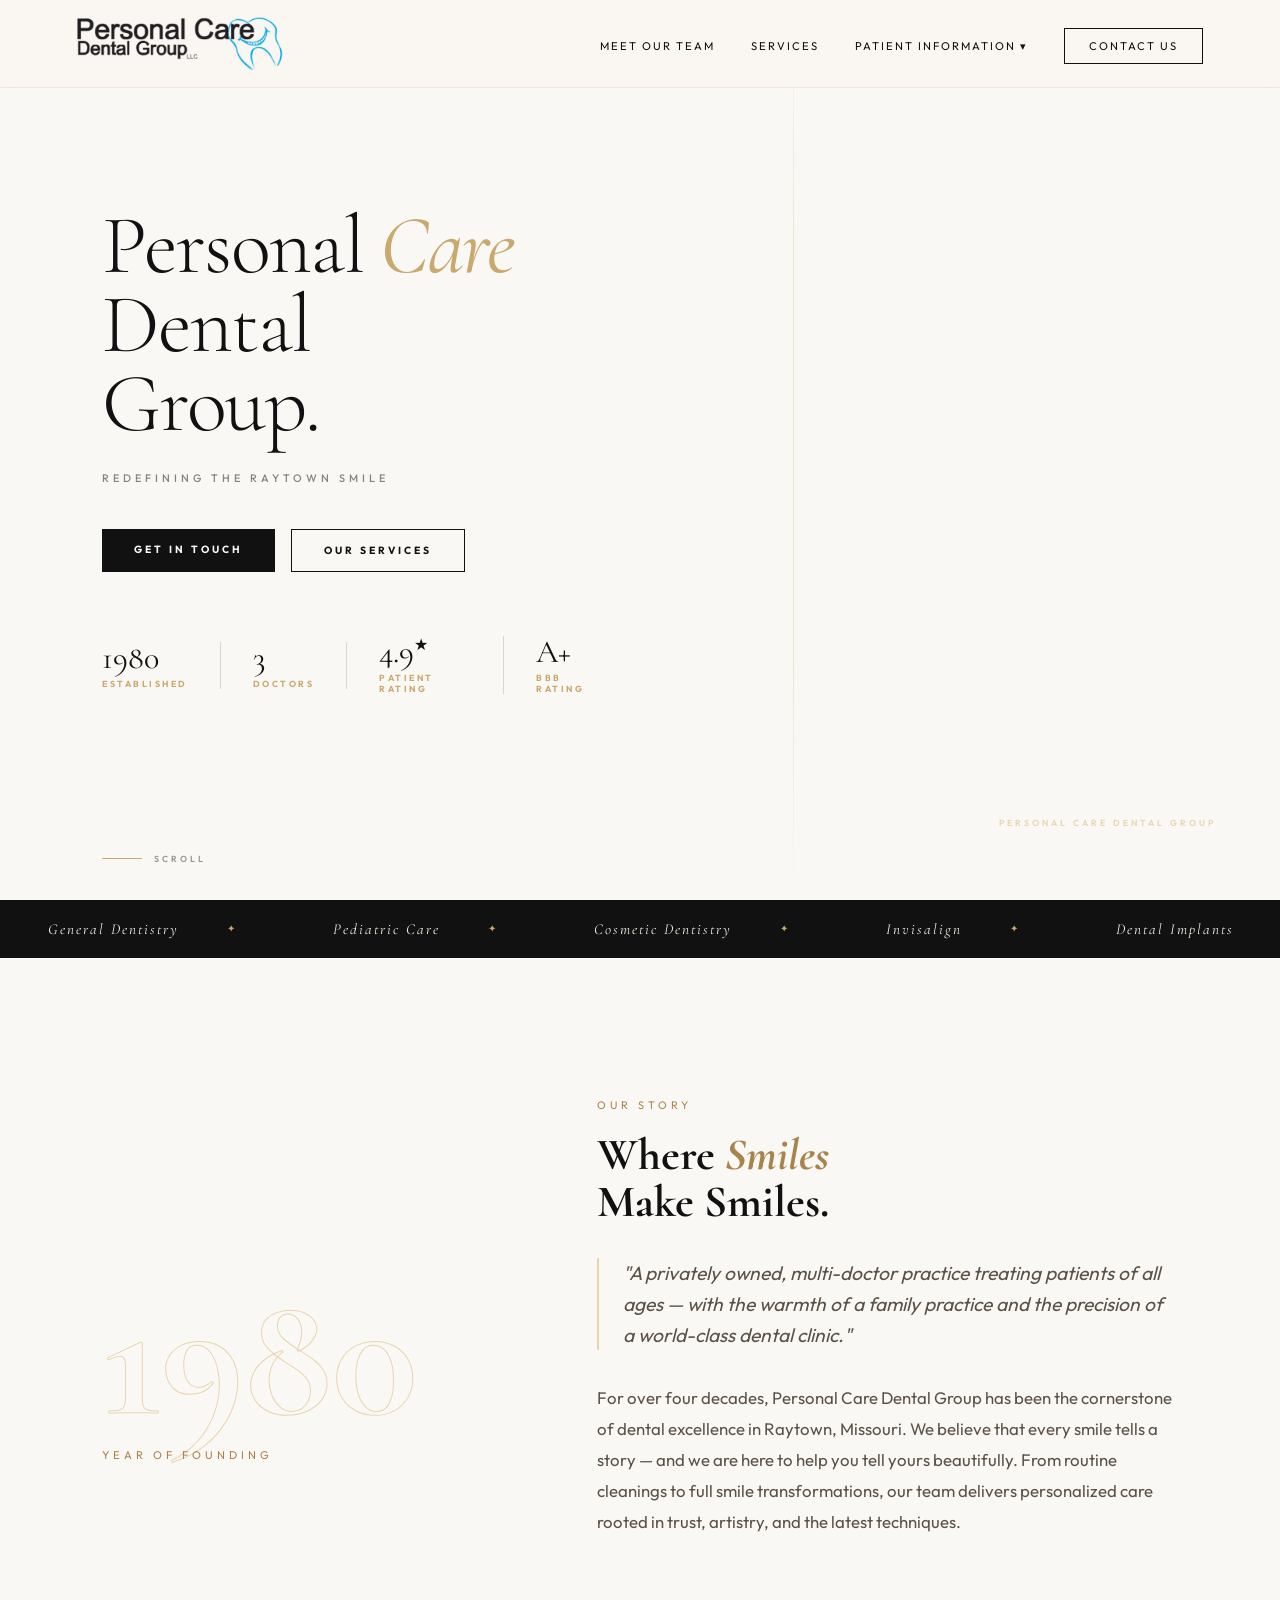
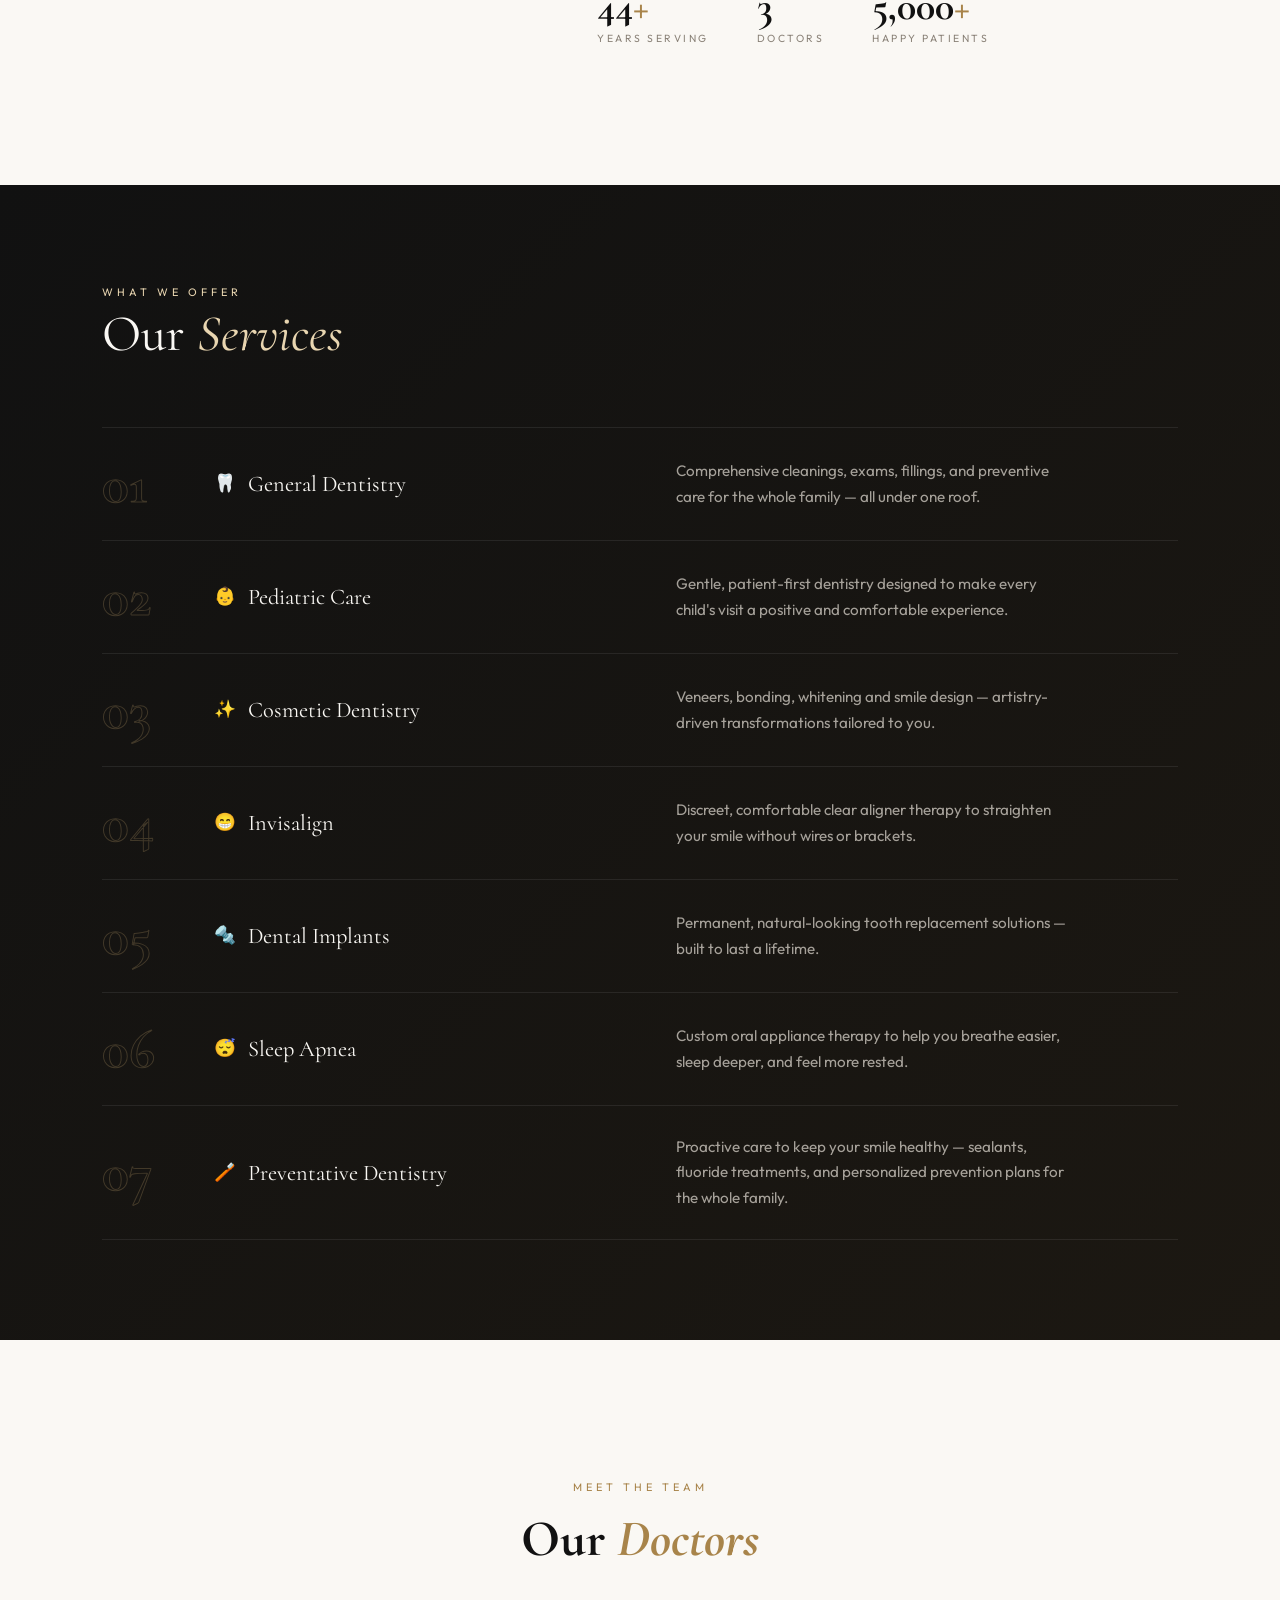
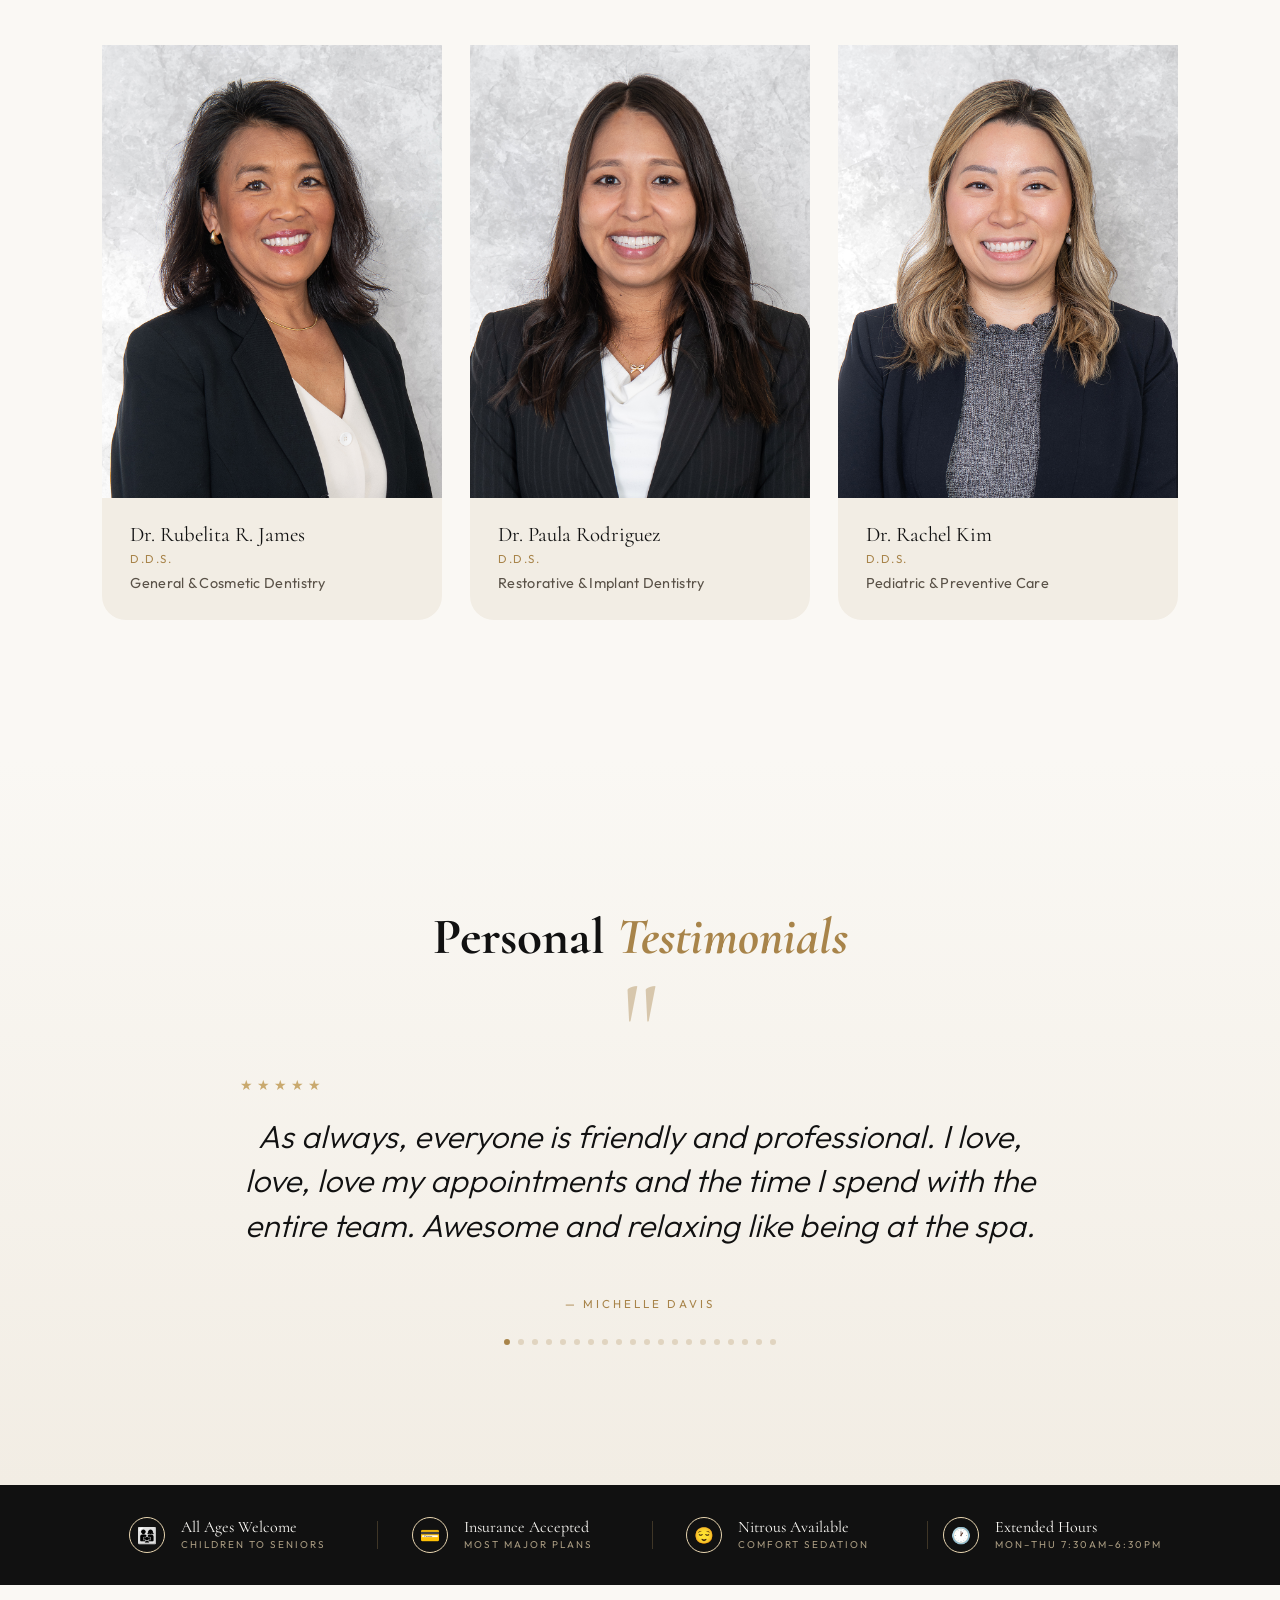
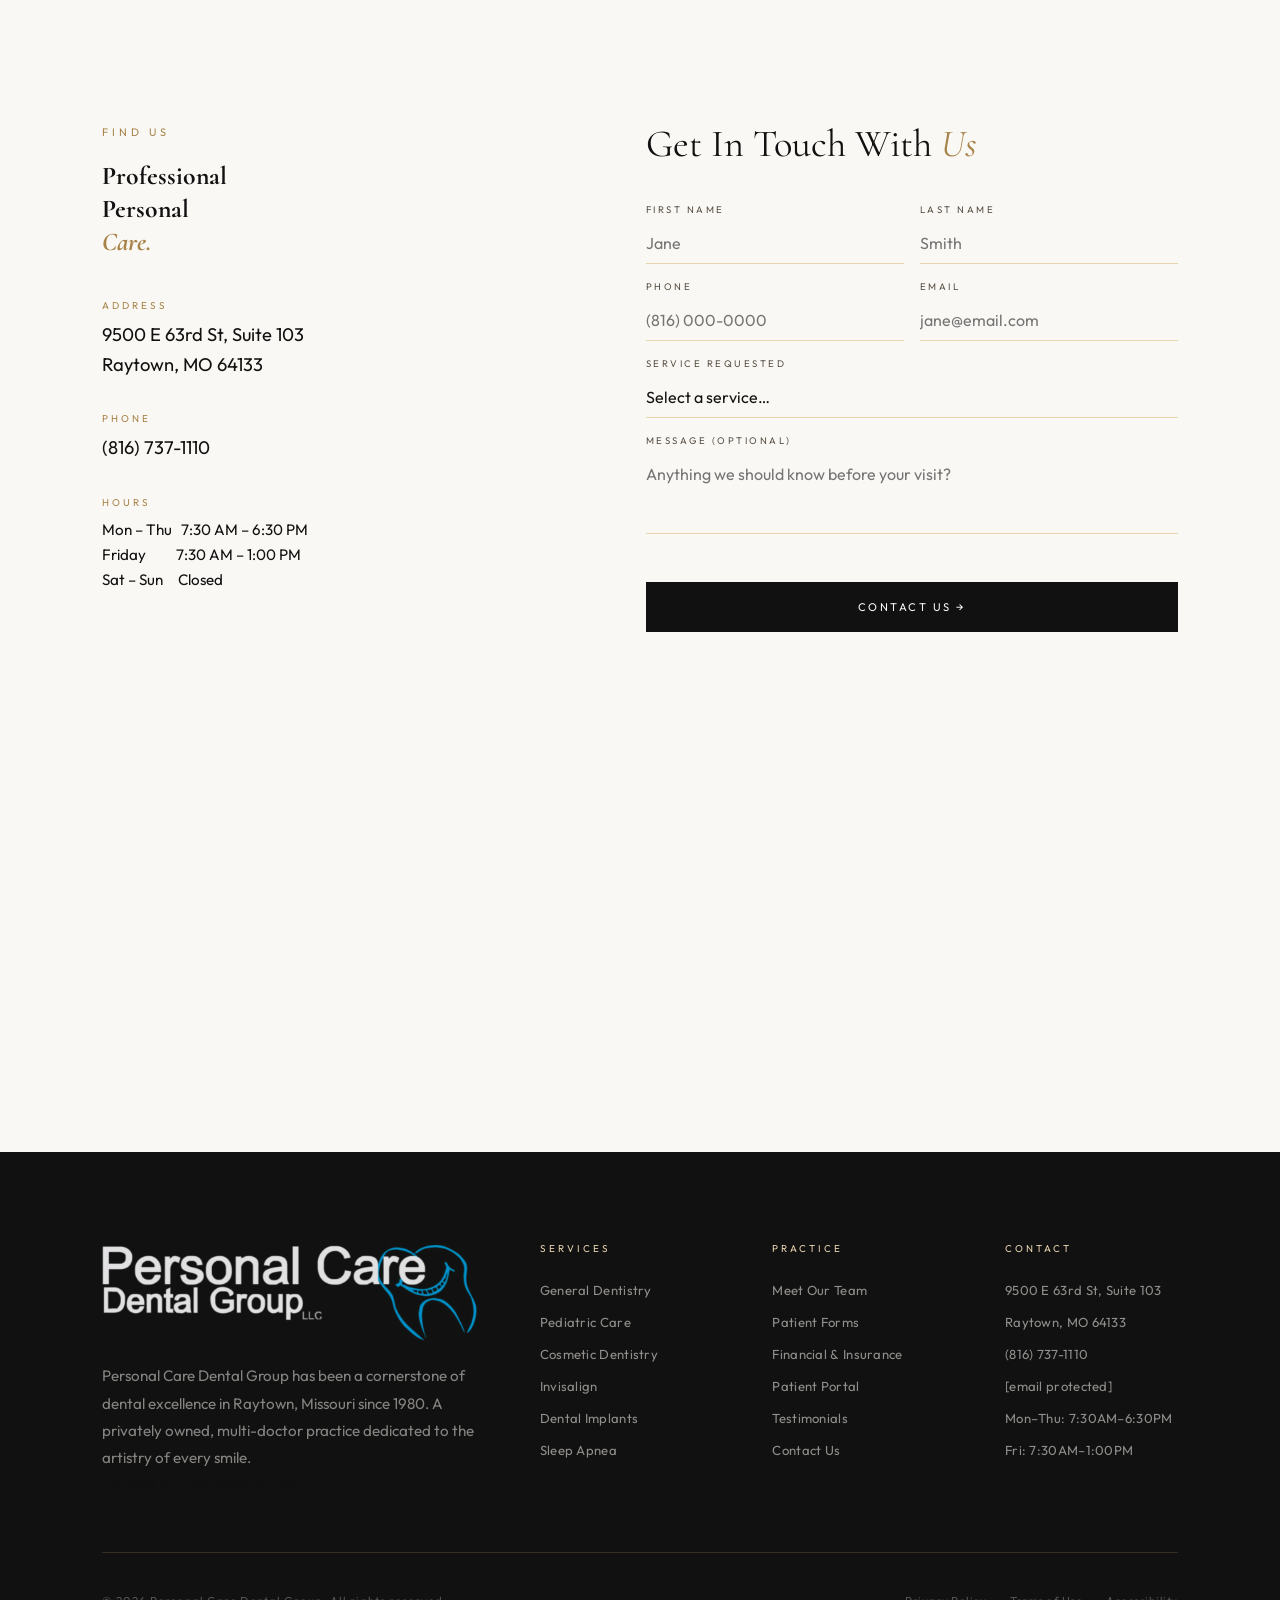
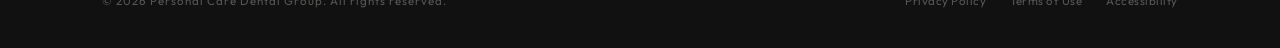
==== commit 64777c30: "Changes were made to services section" ====
--- a/couture/index.html
+++ b/couture/index.html
@@ -1729,8 +1729,8 @@
 
       /* ── HERO ── */
       .hero {
-        height: auto;
-        min-height: 100vh;
+        height: 100vh;
+        min-height: 600px;
         align-items: flex-end;
         padding-bottom: 60px;
       }
@@ -1743,9 +1743,9 @@
 
       .hero-image-fade {
         background: linear-gradient(180deg,
-            rgba(250, 248, 244, 0.3) 0%,
-            rgba(250, 248, 244, 0.75) 50%,
-            var(--cream) 85%);
+            rgba(250, 248, 244, 0.2) 0%,
+            rgba(250, 248, 244, 0.65) 45%,
+            var(--cream) 80%);
       }
 
       .hero-line {
@@ -1756,25 +1756,25 @@
         padding: 0 5%;
         max-width: 100%;
         text-align: center;
-      }
-
-      .hero-eyebrow {
-        justify-content: center;
-      }
-
-      .hero-eyebrow::before {
-        display: none;
-      }
-
-      .hero h1 {
-        font-size: clamp(3rem, 14vw, 5rem);
-        line-height: 0.95;
+        animation: none;
+        opacity: 1;
+      }
+
+      .hero-title {
+        font-size: clamp(3rem, 13vw, 4.5rem);
+        line-height: 1;
+        margin-bottom: 20px;
+      }
+
+      .hero-tagline {
+        margin-bottom: 28px;
       }
 
       .hero-ctas {
         justify-content: center;
         flex-direction: column;
         align-items: center;
+        margin-bottom: 36px;
       }
 
       .btn-primary,
@@ -1787,18 +1787,15 @@
       .hero-stats {
         justify-content: center;
         flex-wrap: wrap;
-        gap: 16px;
-      }
-
-      .stat-item {
-        align-items: center;
+        gap: 12px;
+      }
+
+      .stat {
+        border-right: none;
         padding-right: 0;
         margin-right: 0;
         flex: 0 0 40%;
-      }
-
-      .stat-divider {
-        display: none;
+        text-align: center;
       }
 
       .hero-label {
@@ -2124,7 +2121,6 @@
         <div class="services-eyebrow">What We Offer</div>
         <div class="services-title">Our <i>Services</i></div>
       </div>
-      <div class="services-count">08</div>
     </div>
 
     <div class="service-row reveal">
@@ -2150,7 +2146,7 @@
     </div>
     <div class="service-row reveal reveal-delay-3">
       <div class="service-num">04</div>
-      <div class="service-name"><span class="service-emoji">🌀</span> Invisalign</div>
+      <div class="service-name"><span class="service-emoji">😁</span> Invisalign</div>
       <div class="service-desc">Discreet, comfortable clear aligner therapy to straighten your smile without wires or
         brackets.</div>
       <div class="service-arrow">→</div>
@@ -2173,13 +2169,6 @@
       <div class="service-name"><span class="service-emoji">🪥</span> Preventative Dentistry</div>
       <div class="service-desc">Proactive care to keep your smile healthy — sealants, fluoride treatments, and
         personalized prevention plans for the whole family.</div>
-      <div class="service-arrow">→</div>
-    </div>
-    <div class="service-row reveal">
-      <div class="service-num">08</div>
-      <div class="service-name"><span class="service-emoji">😁</span> Orthodontics</div>
-      <div class="service-desc">Straighter smiles for all ages — from traditional braces to modern clear aligner options
-        tailored to your lifestyle.</div>
       <div class="service-arrow">→</div>
     </div>
   </section>
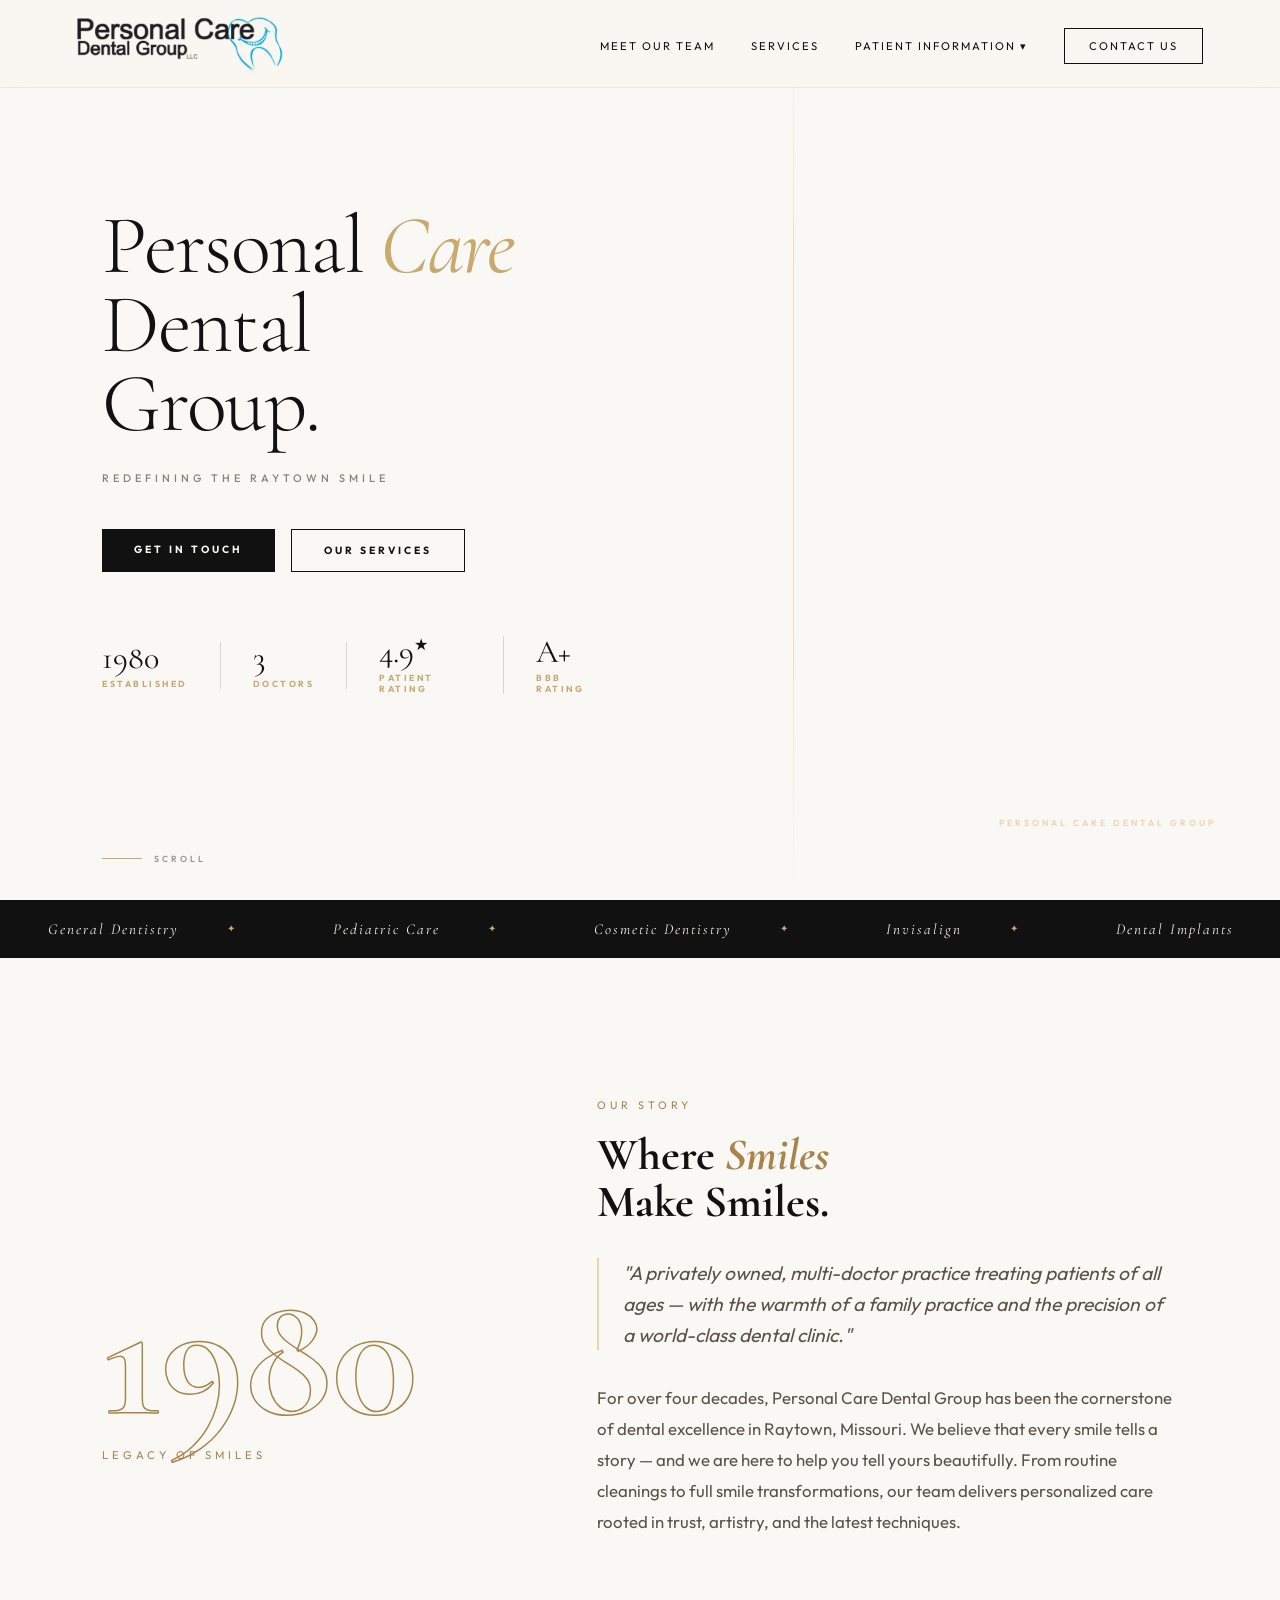
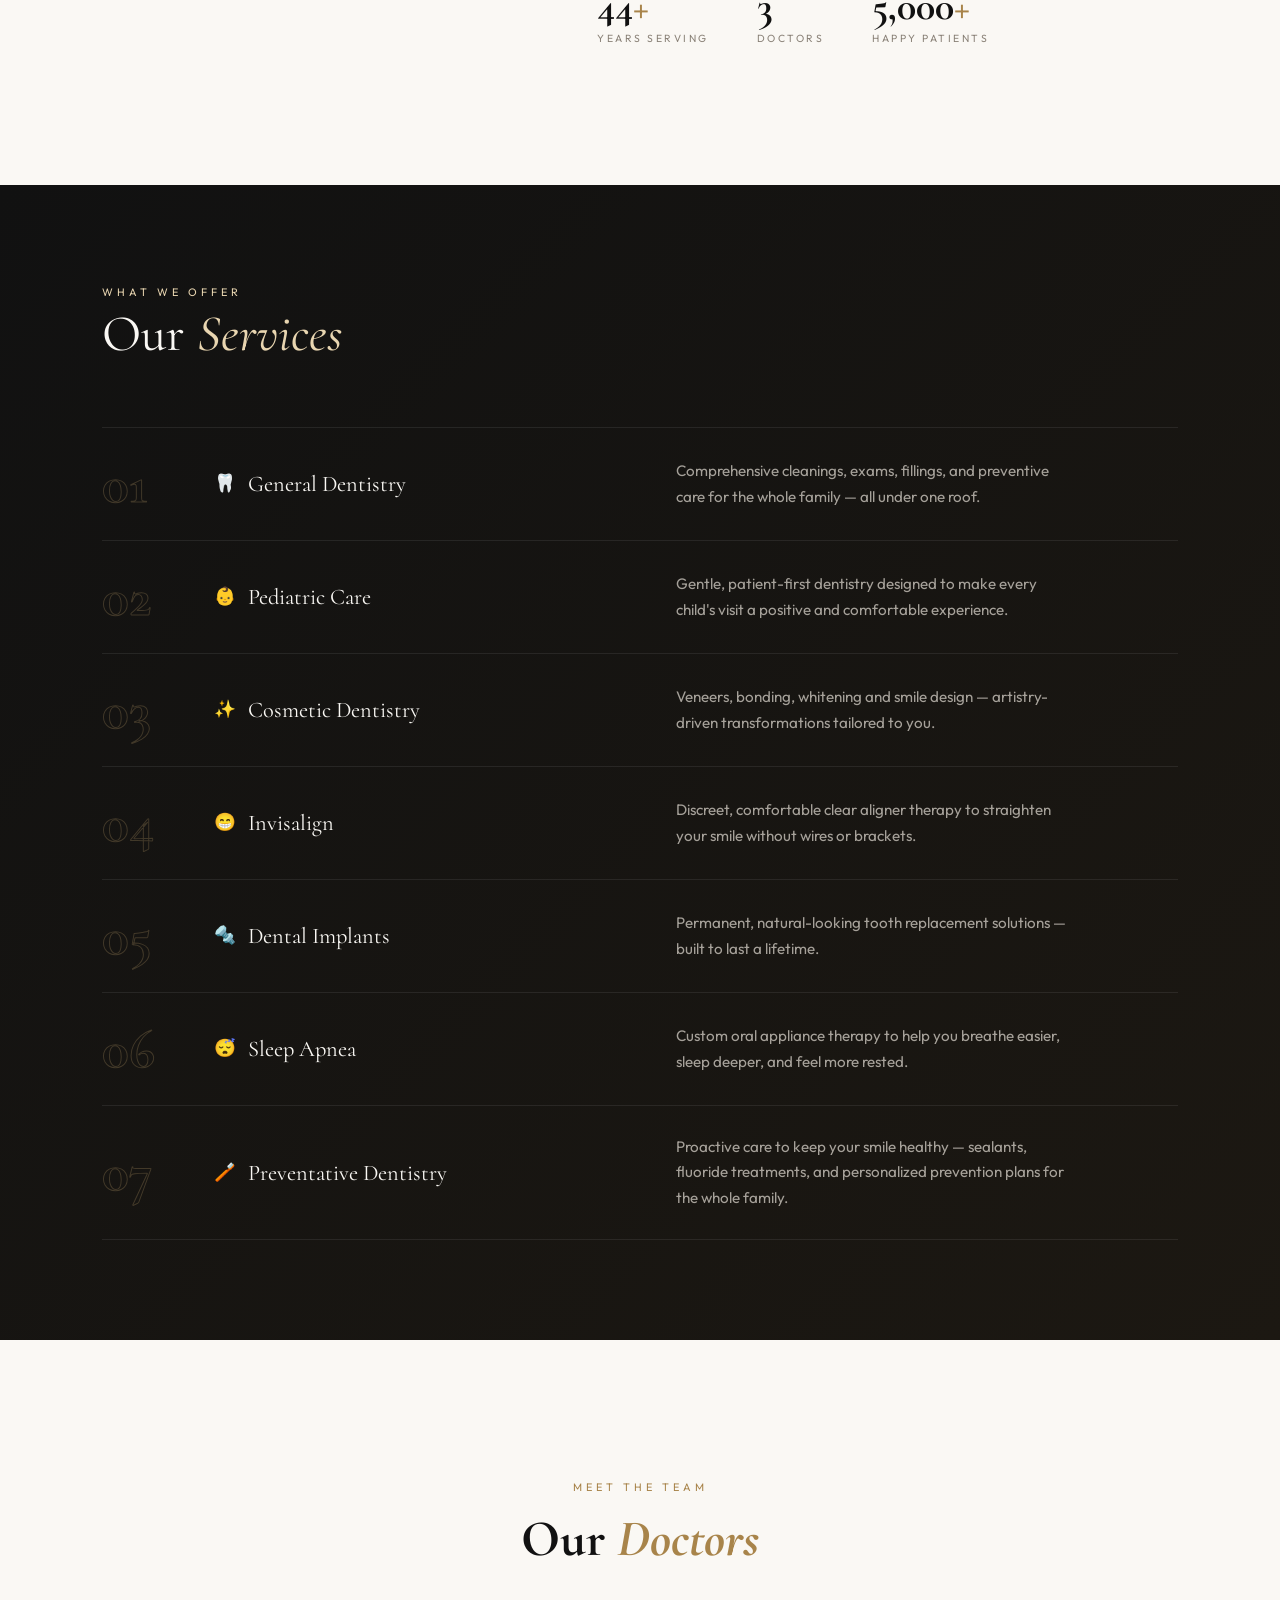
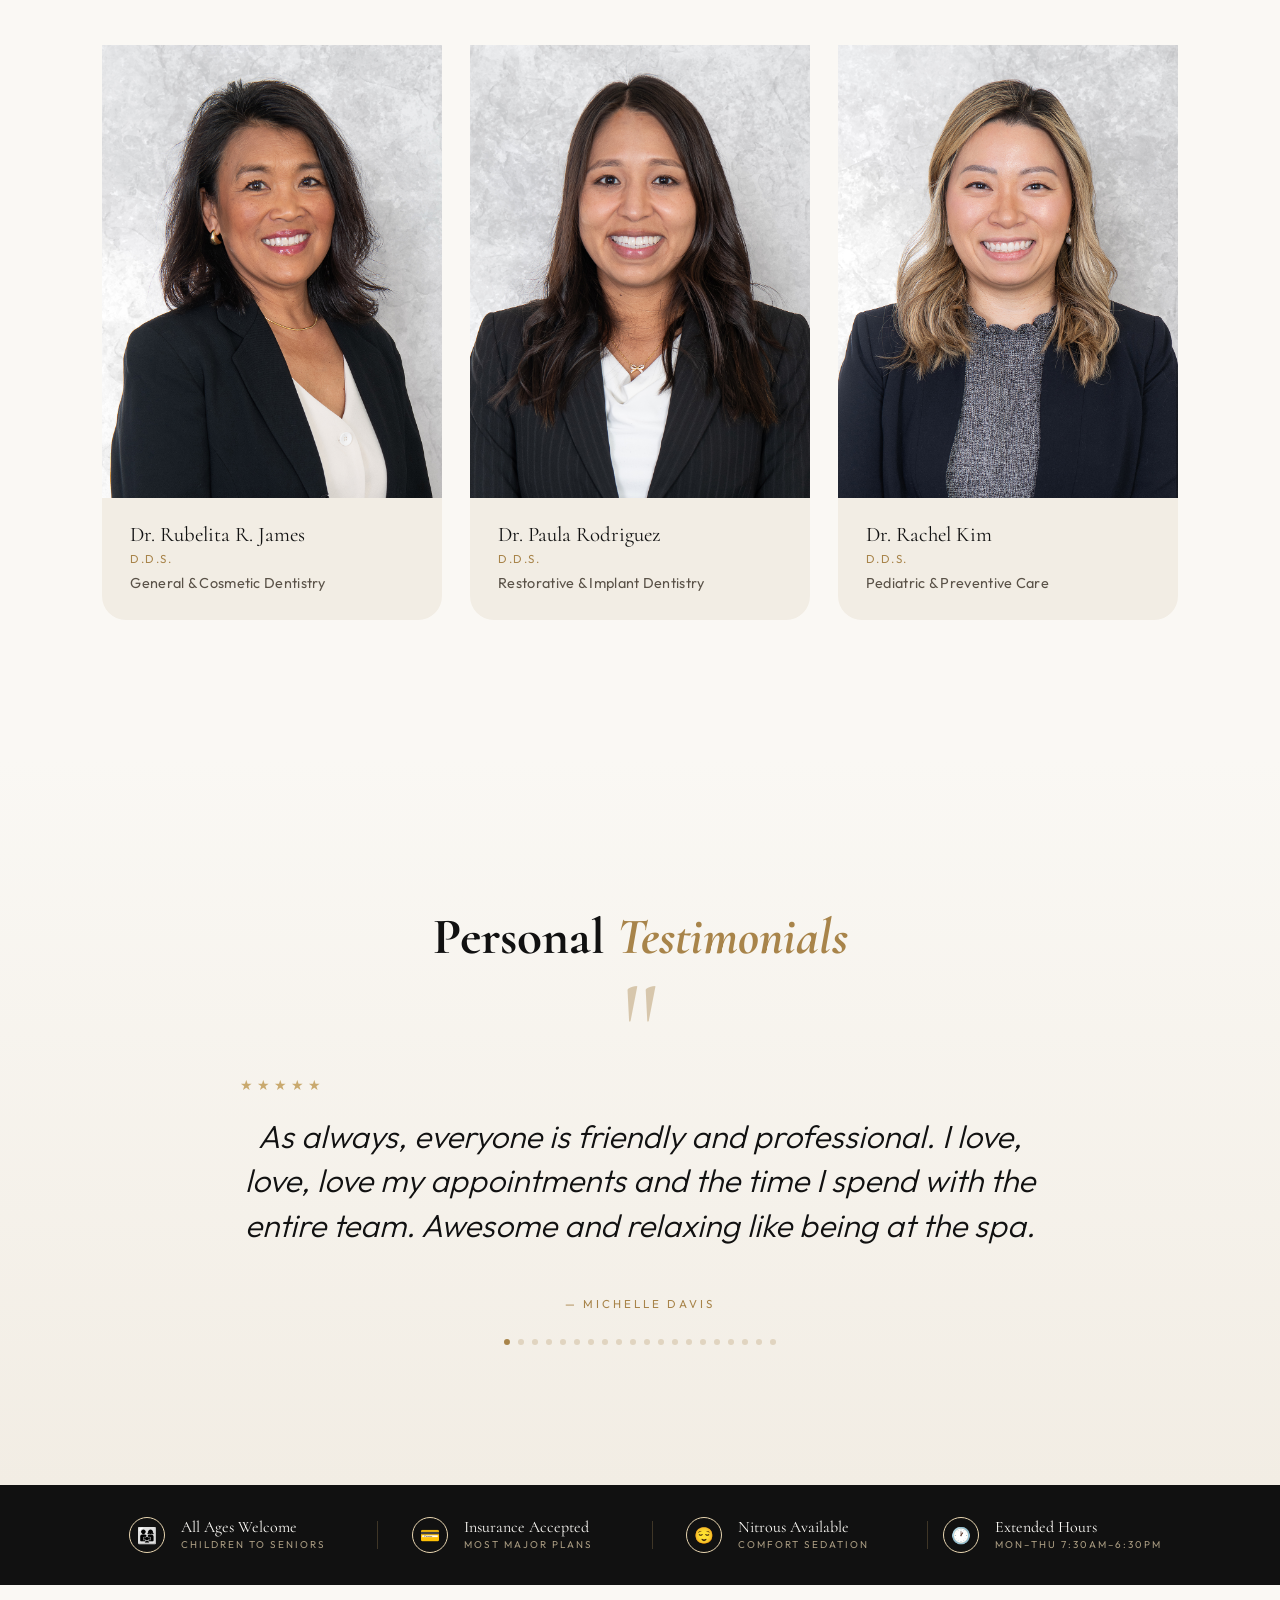
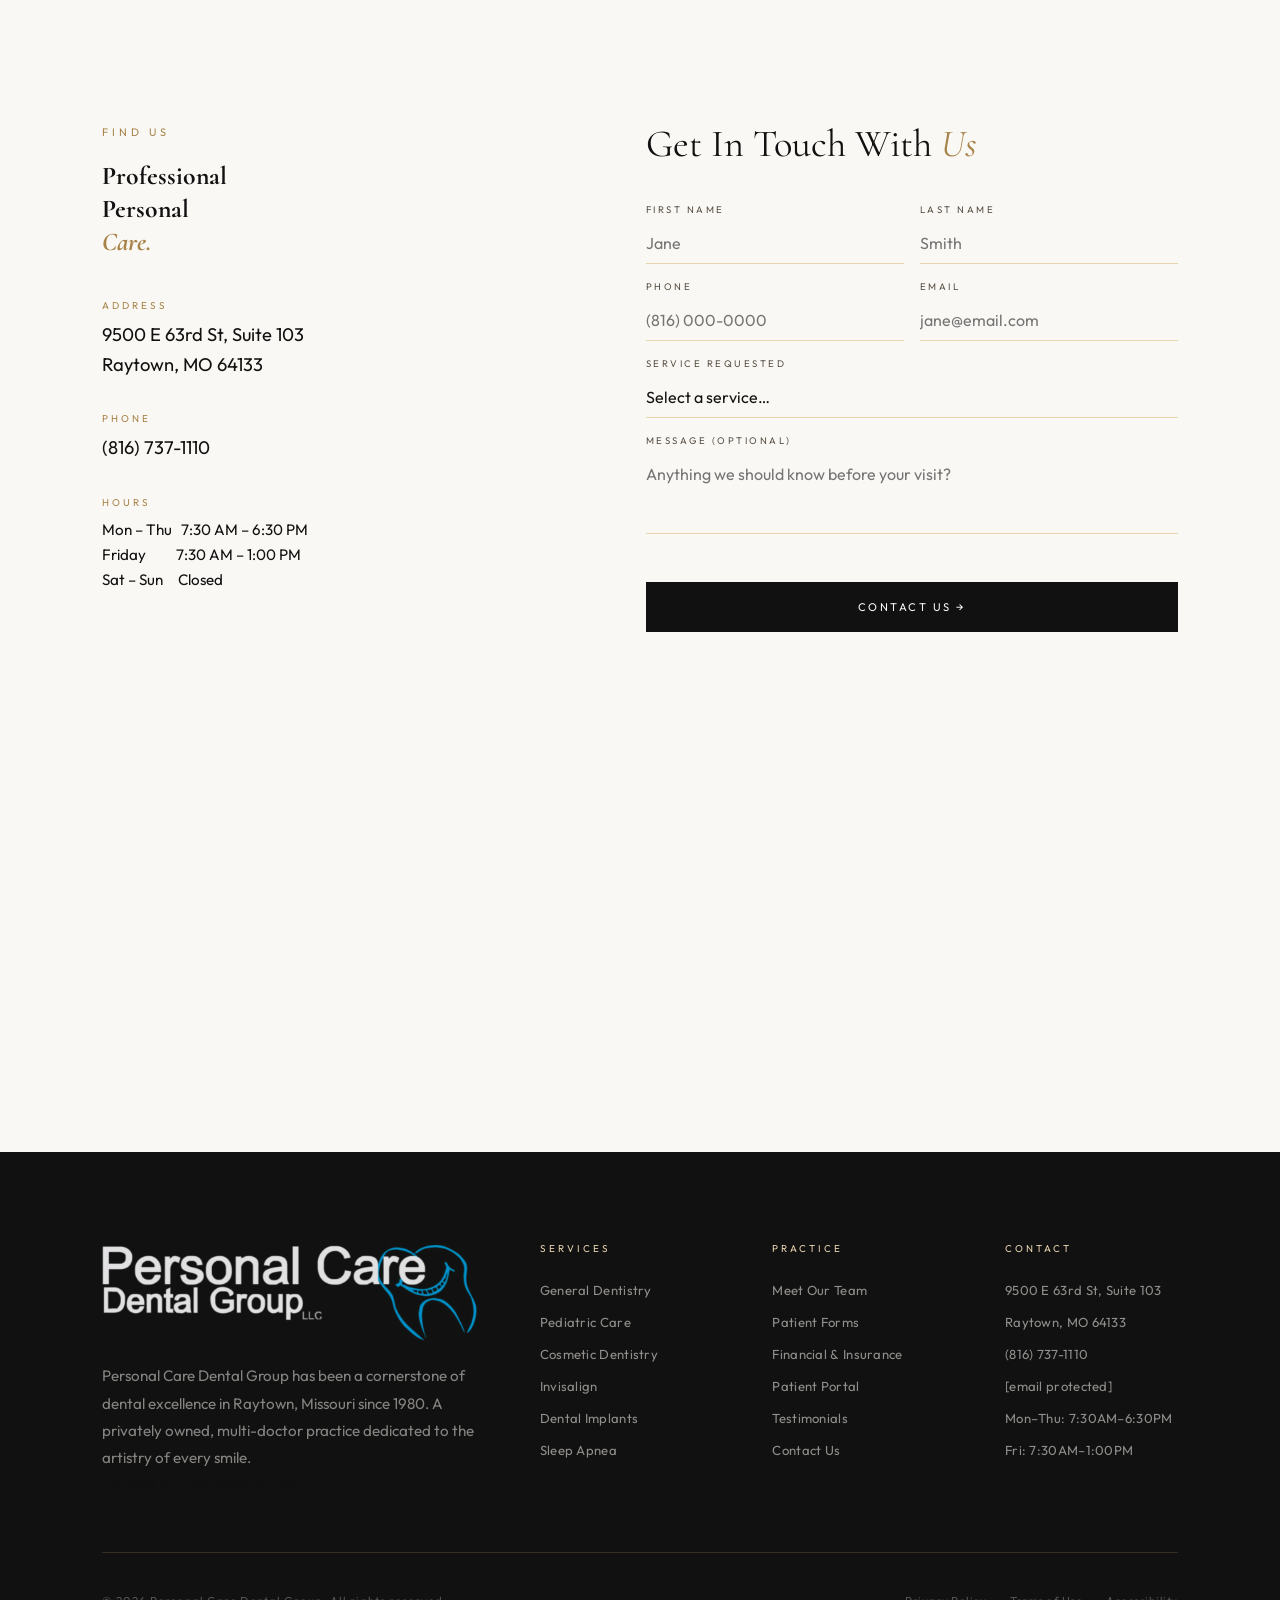
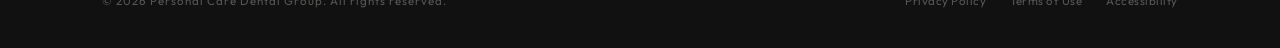
==== commit e48a7d93: "Update text stroke and about section label" ====
--- a/couture/index.html
+++ b/couture/index.html
@@ -574,7 +574,7 @@
       font-weight: 700;
       line-height: 0.85;
       color: transparent;
-      -webkit-text-stroke: 1px var(--rose-light);
+      -webkit-text-stroke: 1.5px var(--rose-deep);
       user-select: none;
       pointer-events: none;
     }
@@ -2078,7 +2078,7 @@
   <section class="about-section">
     <div class="about-left reveal">
       <div class="about-year">1980</div>
-      <div class="about-year-label">Year of Founding</div>
+      <div class="about-year-label">Legacy of Smiles</div>
     </div>
     <div class="about-right">
       <div class="section-eyebrow reveal">Our Story</div>
@@ -2673,4 +2673,4 @@
 
 </body>
 
-</html>+</html>
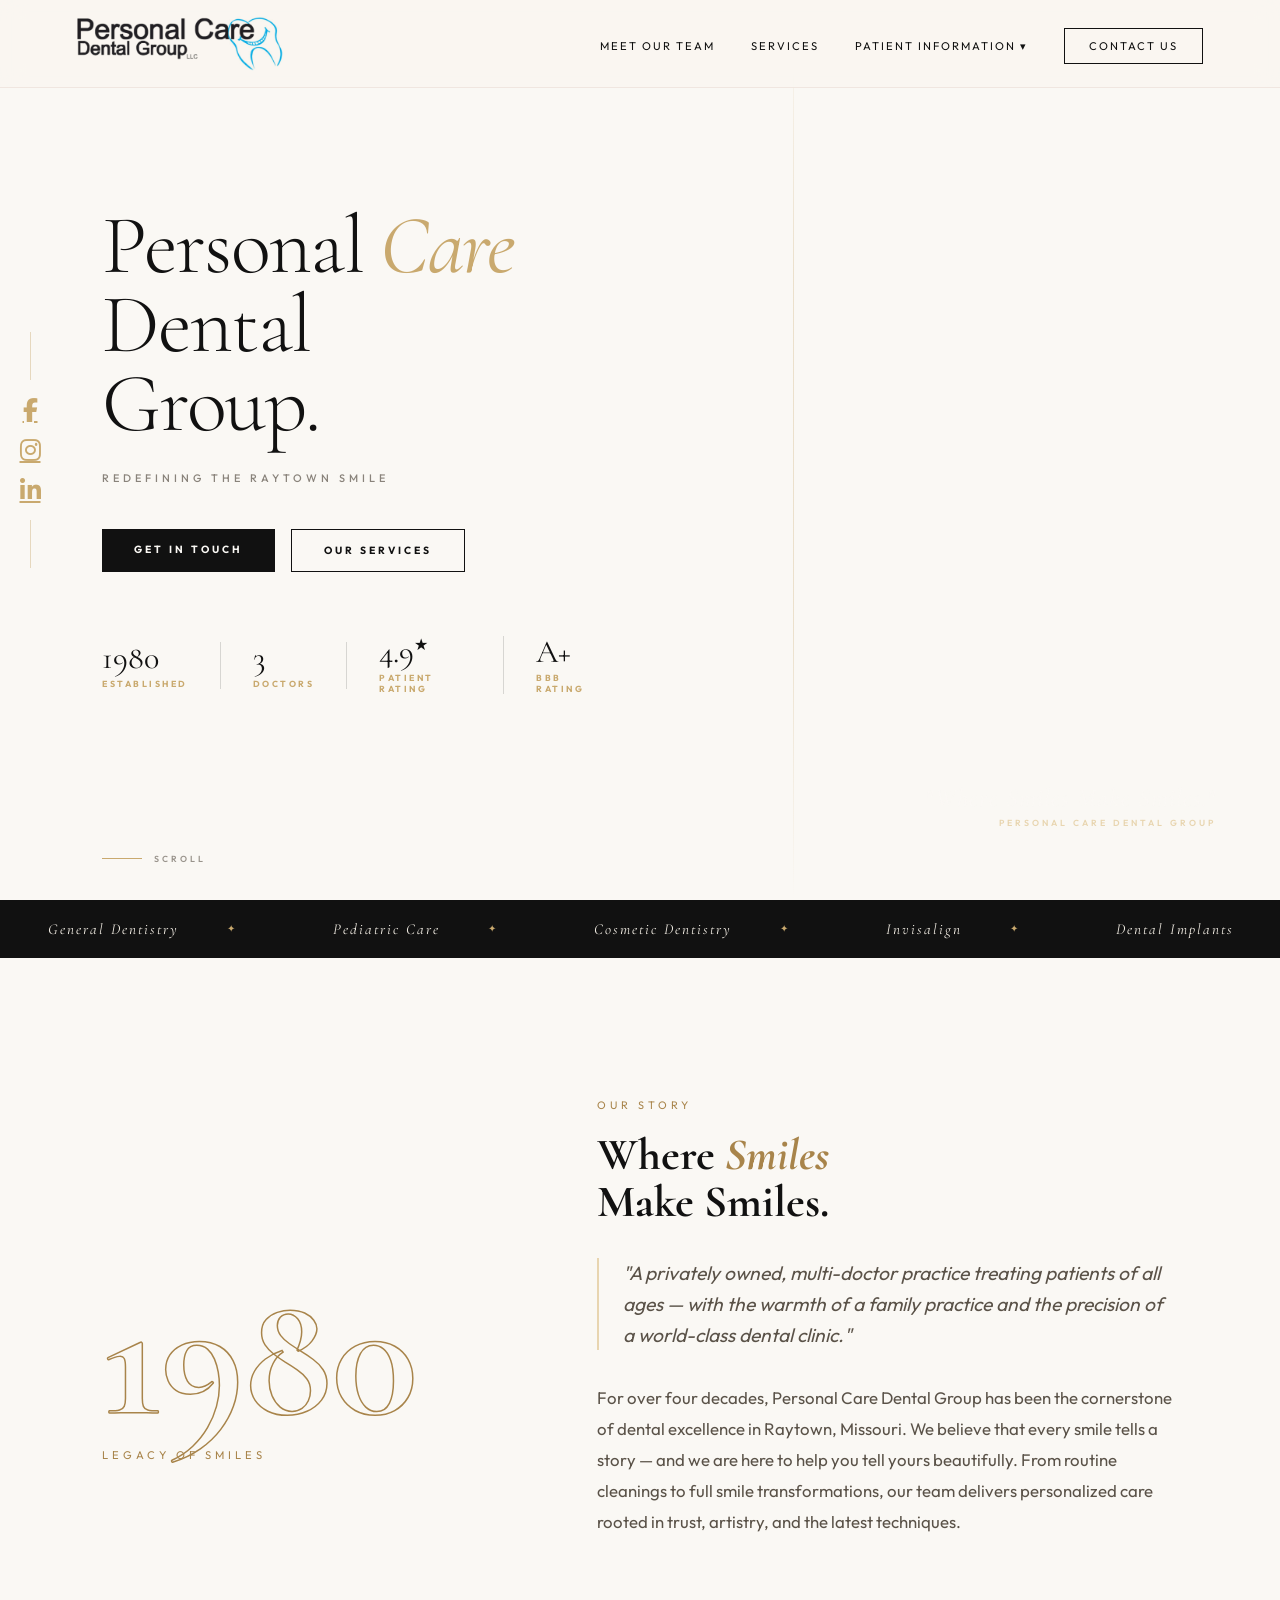
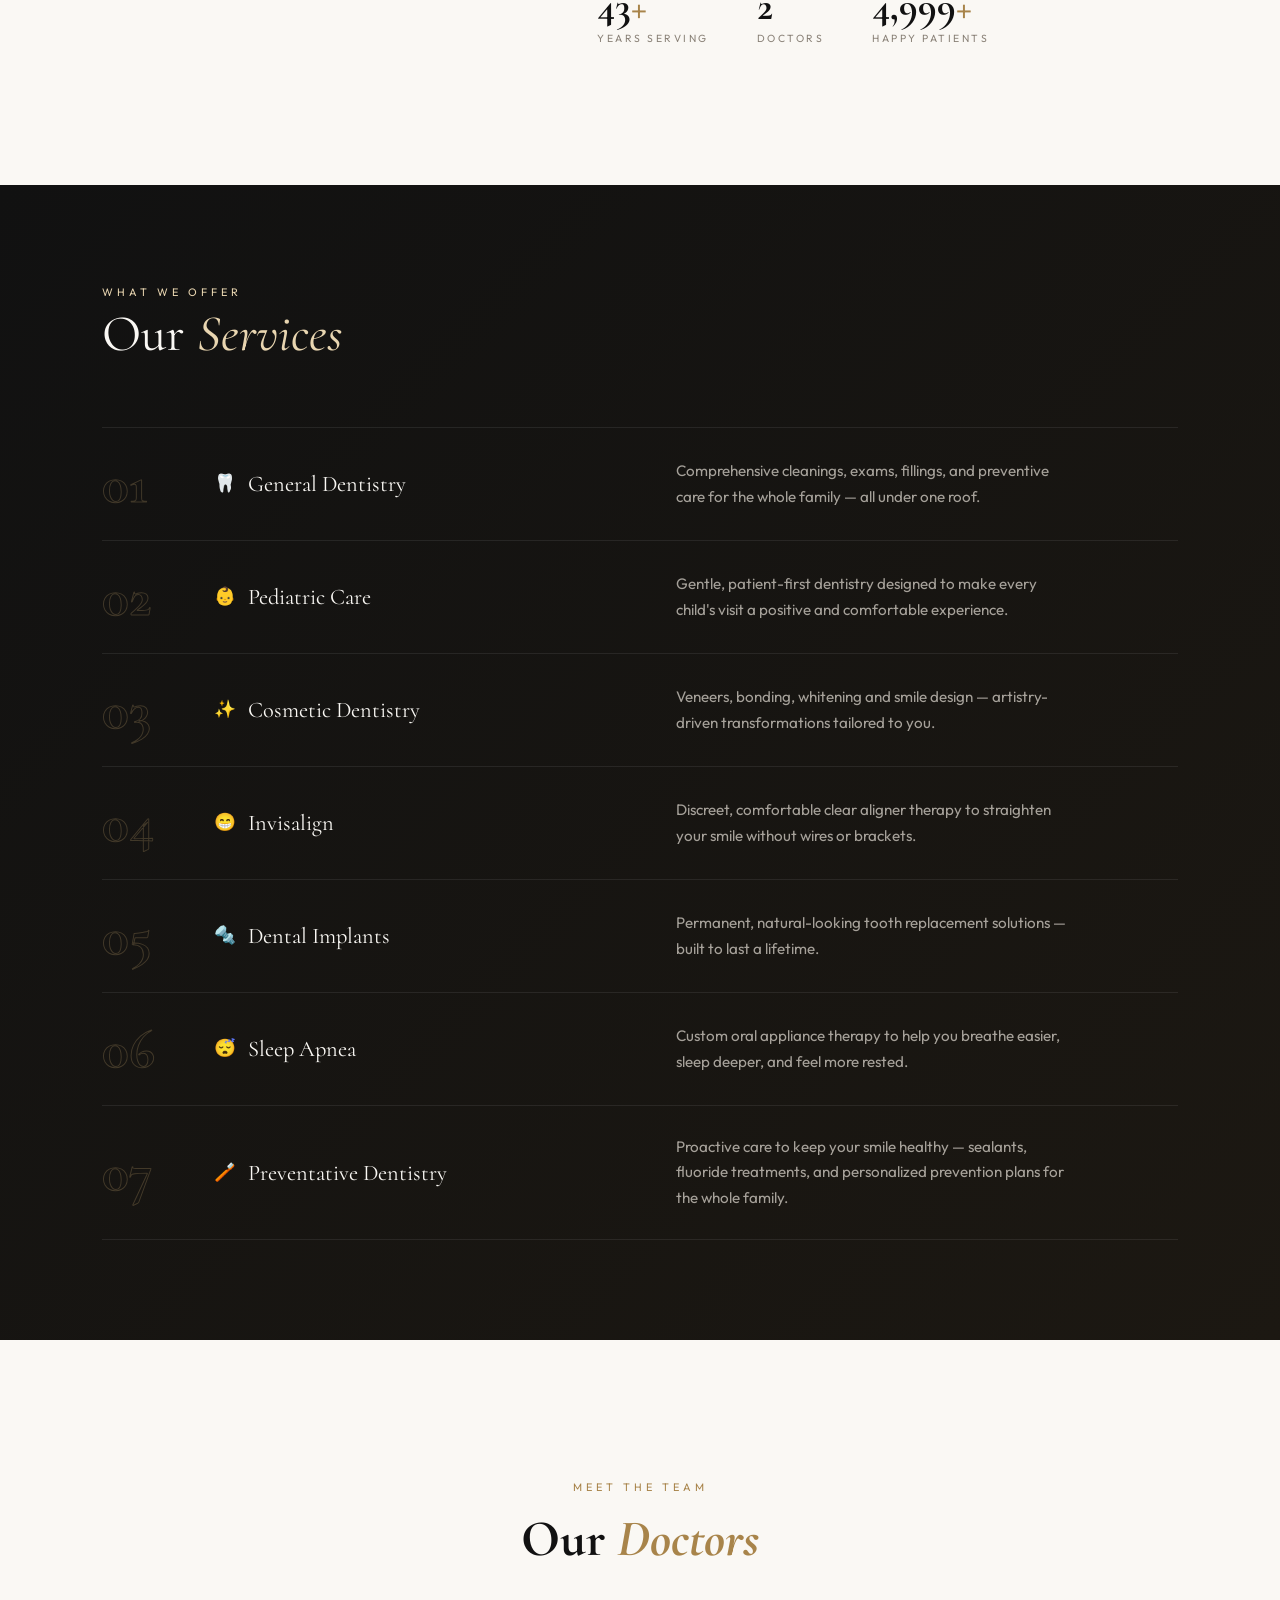
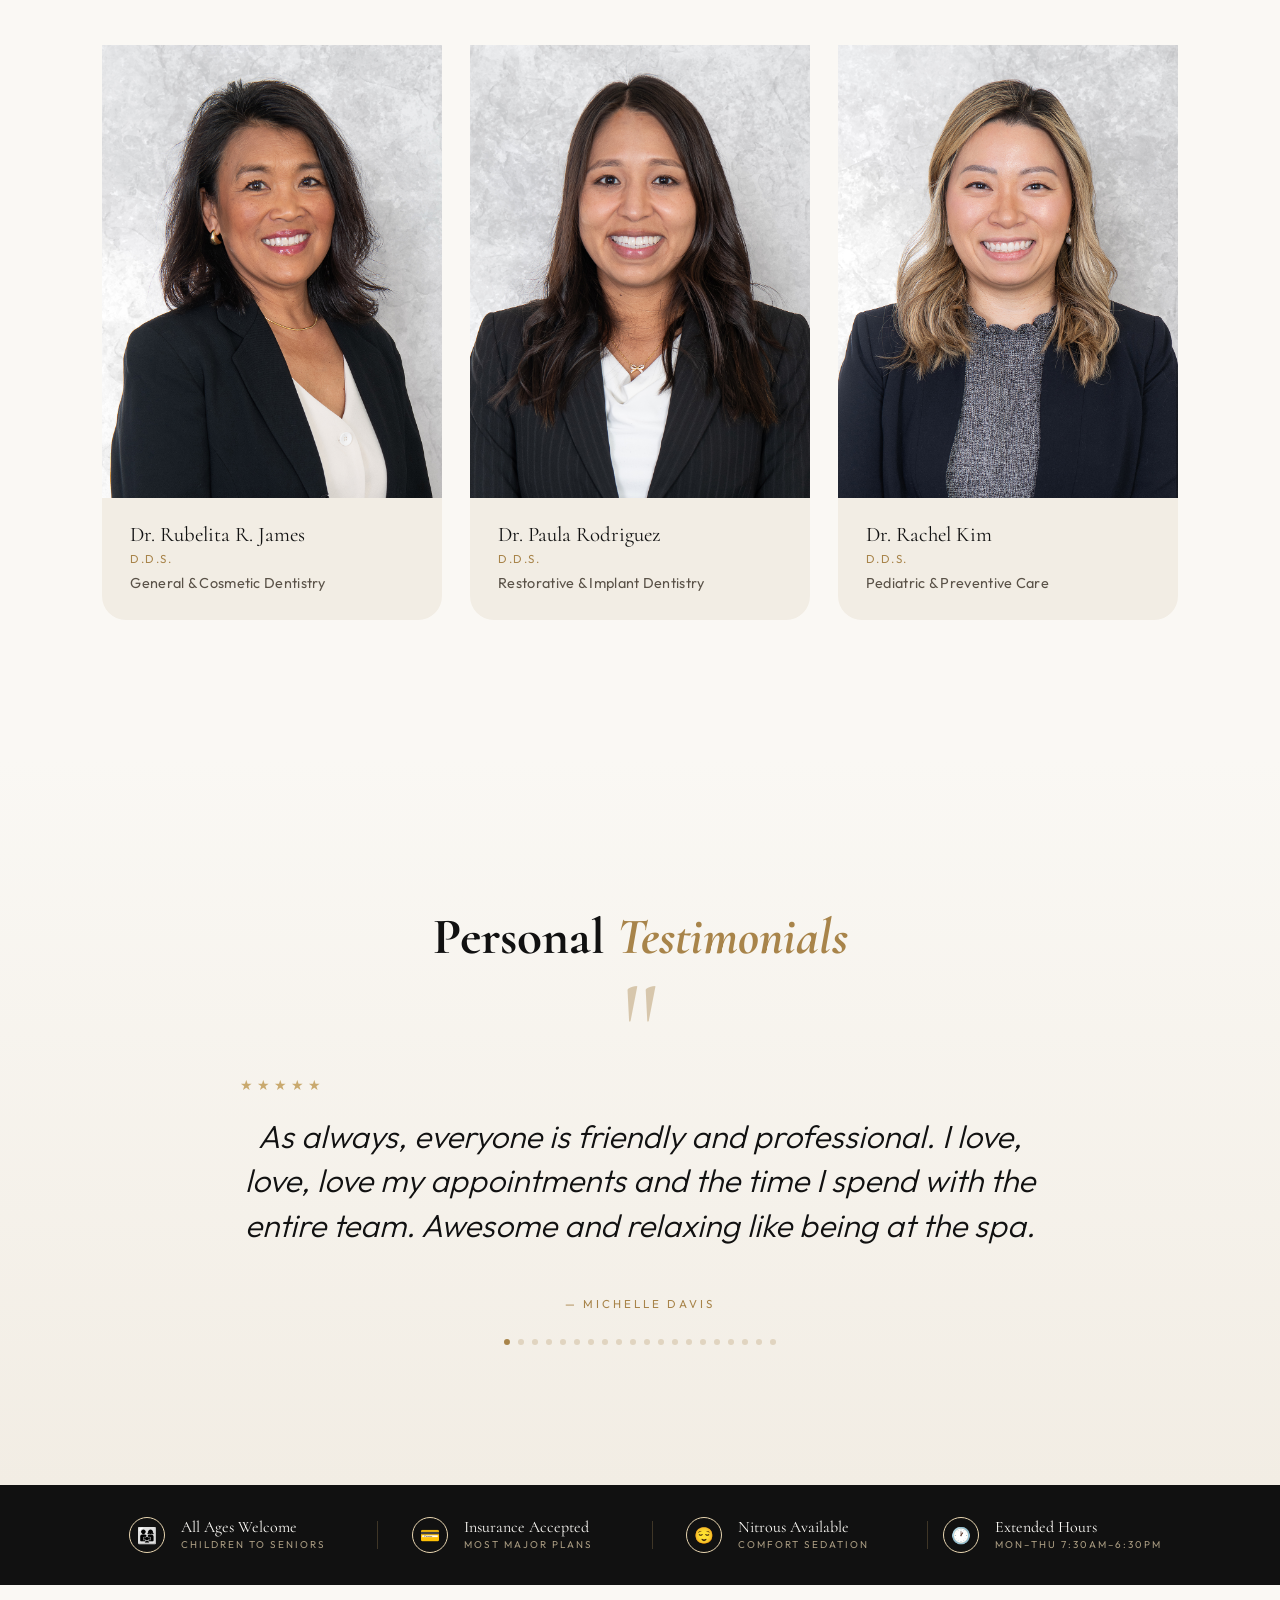
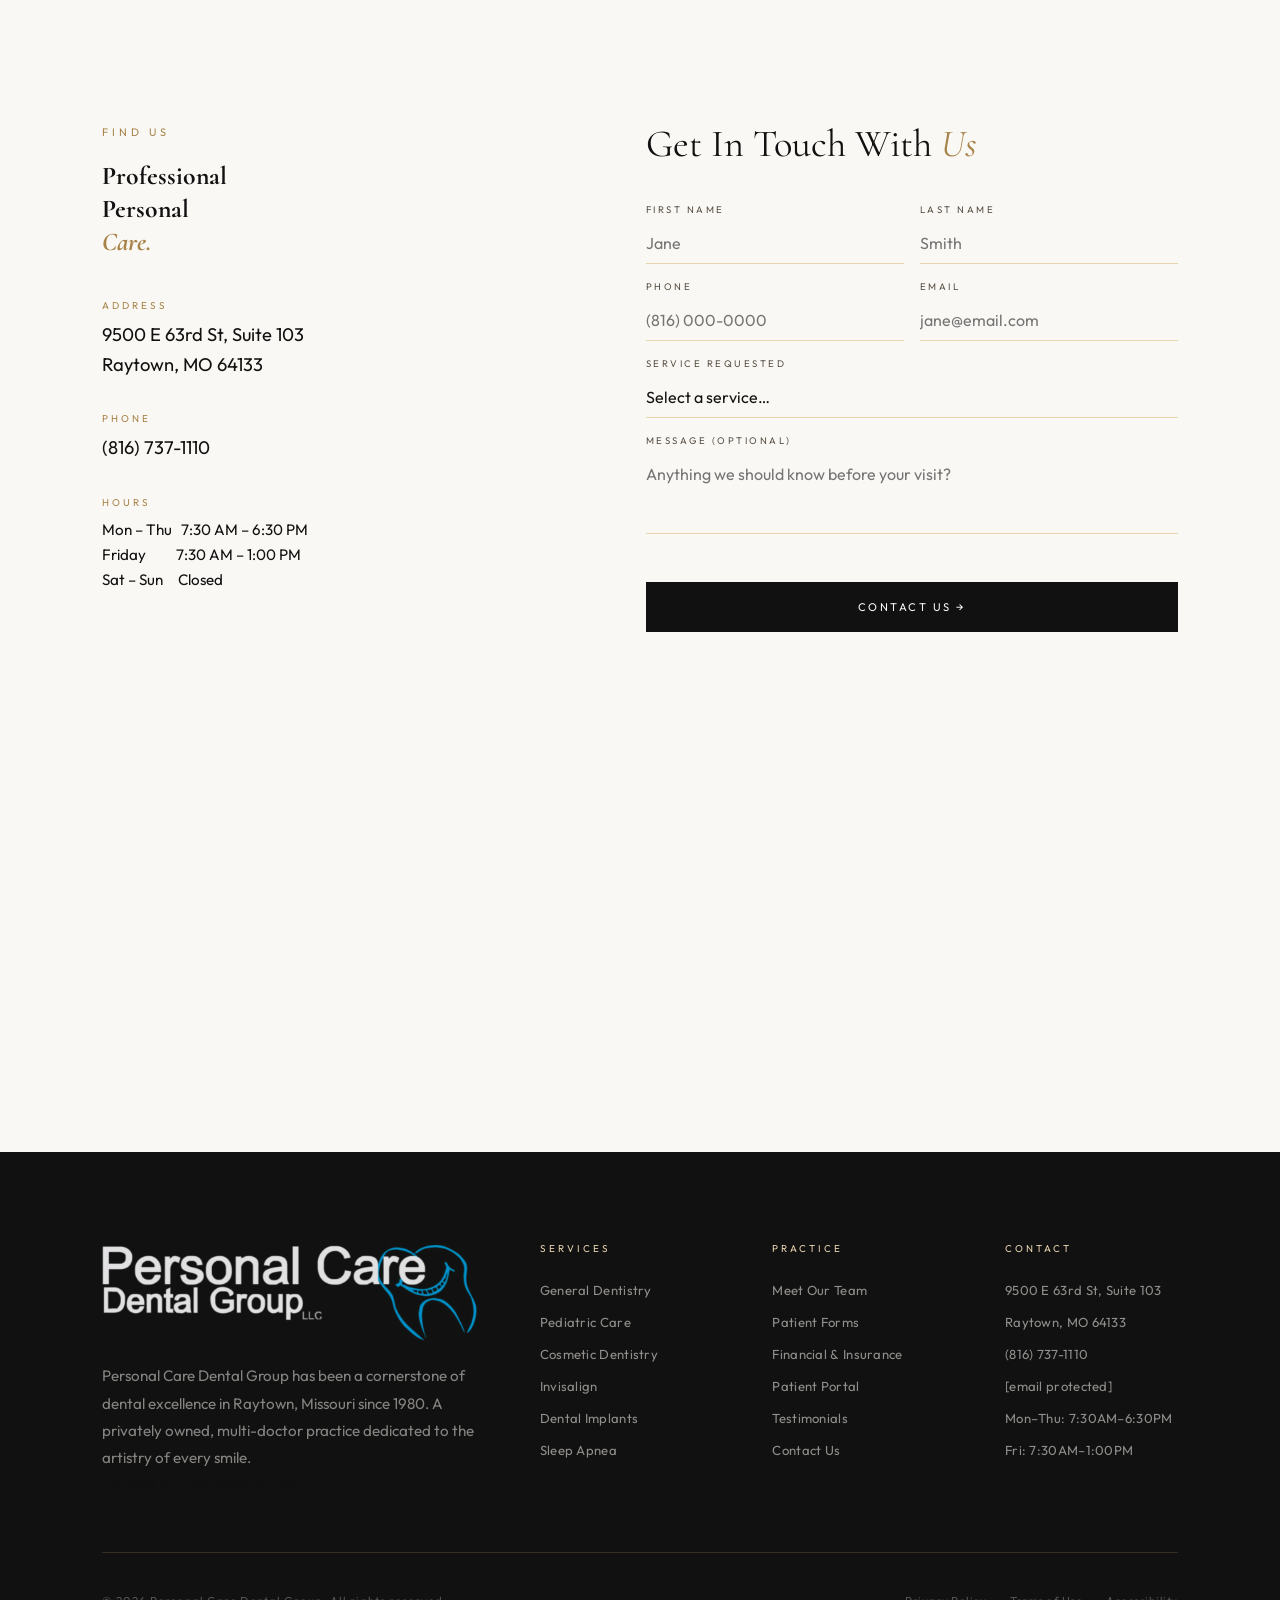
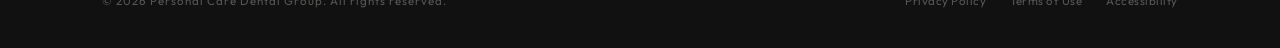
==== commit d2d41866: "Implement social sidebar in index.html Added a social sidebar with links to Facebook, Instagram, and" ====
--- a/couture/index.html
+++ b/couture/index.html
@@ -1610,6 +1610,10 @@
     /* MOBILE STYLES */
     @media (max-width: 768px) {
 
+.social-sidebar {
+  display: none;
+}
+
       /* ── NAV ── */
       nav {
         padding: 12px 5%;
@@ -1957,10 +1961,57 @@
       }
 
     }
+
+/* ── SOCIAL SIDEBAR ── */
+.social-sidebar {
+  position: fixed;
+  left: 20px;
+  top: 50%;
+  transform: translateY(-50%);
+  z-index: 500;
+  display: flex;
+  flex-direction: column;
+  align-items: center;
+  gap: 20px;
+}
+
+.social-sidebar::before,
+.social-sidebar::after {
+  content: '';
+  display: block;
+  width: 1px;
+  height: 48px;
+  background: var(--gold);
+  opacity: 0.4;
+}
+
+.social-sidebar a {
+  color: var(--gold);
+  font-size: 1.5rem;
+  transition: color 0.3s ease, transform 0.3s ease;
+  display: flex;
+  align-items: center;
+  justify-content: center;
+  width: 20px;
+  height: 20px;
+}
+
+.social-sidebar a:hover {
+  color: var(--gold-light);
+  transform: translateX(3px);
+}
+
   </style>
+  <link rel="stylesheet" href="https://cdnjs.cloudflare.com/ajax/libs/font-awesome/6.5.0/css/all.min.css">
 </head>
 
 <body>
+<!-- SOCIAL SIDEBAR -->
+<div class="social-sidebar">
+  <a href="#" target="_blank" aria-label="Facebook"><i class="fab fa-facebook-f"></i></a>
+  <a href="#" target="_blank" aria-label="Instagram"><i class="fab fa-instagram"></i></a>
+  <a href="#" target="_blank" aria-label="LinkedIn"><i class="fab fa-linkedin-in"></i></a>
+</div>
 
   <!-- NAV -->
   <nav id="nav">
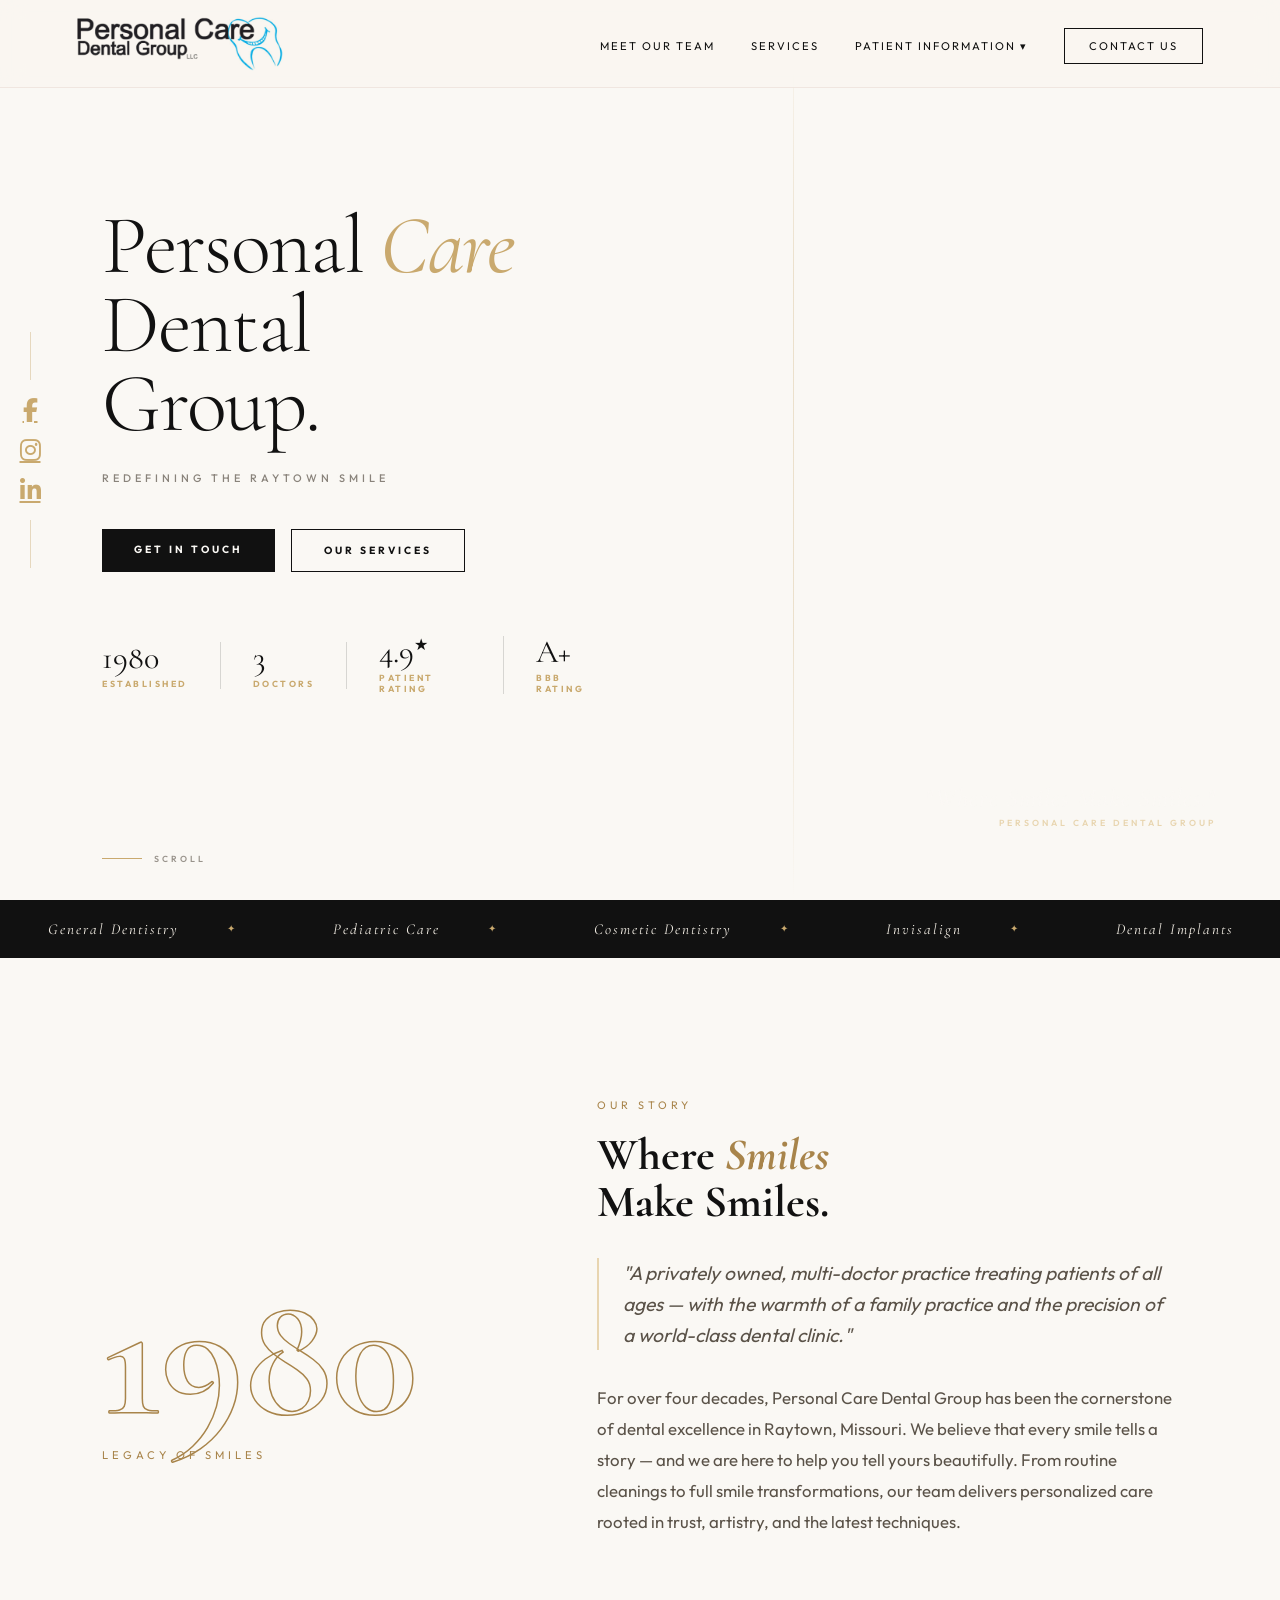
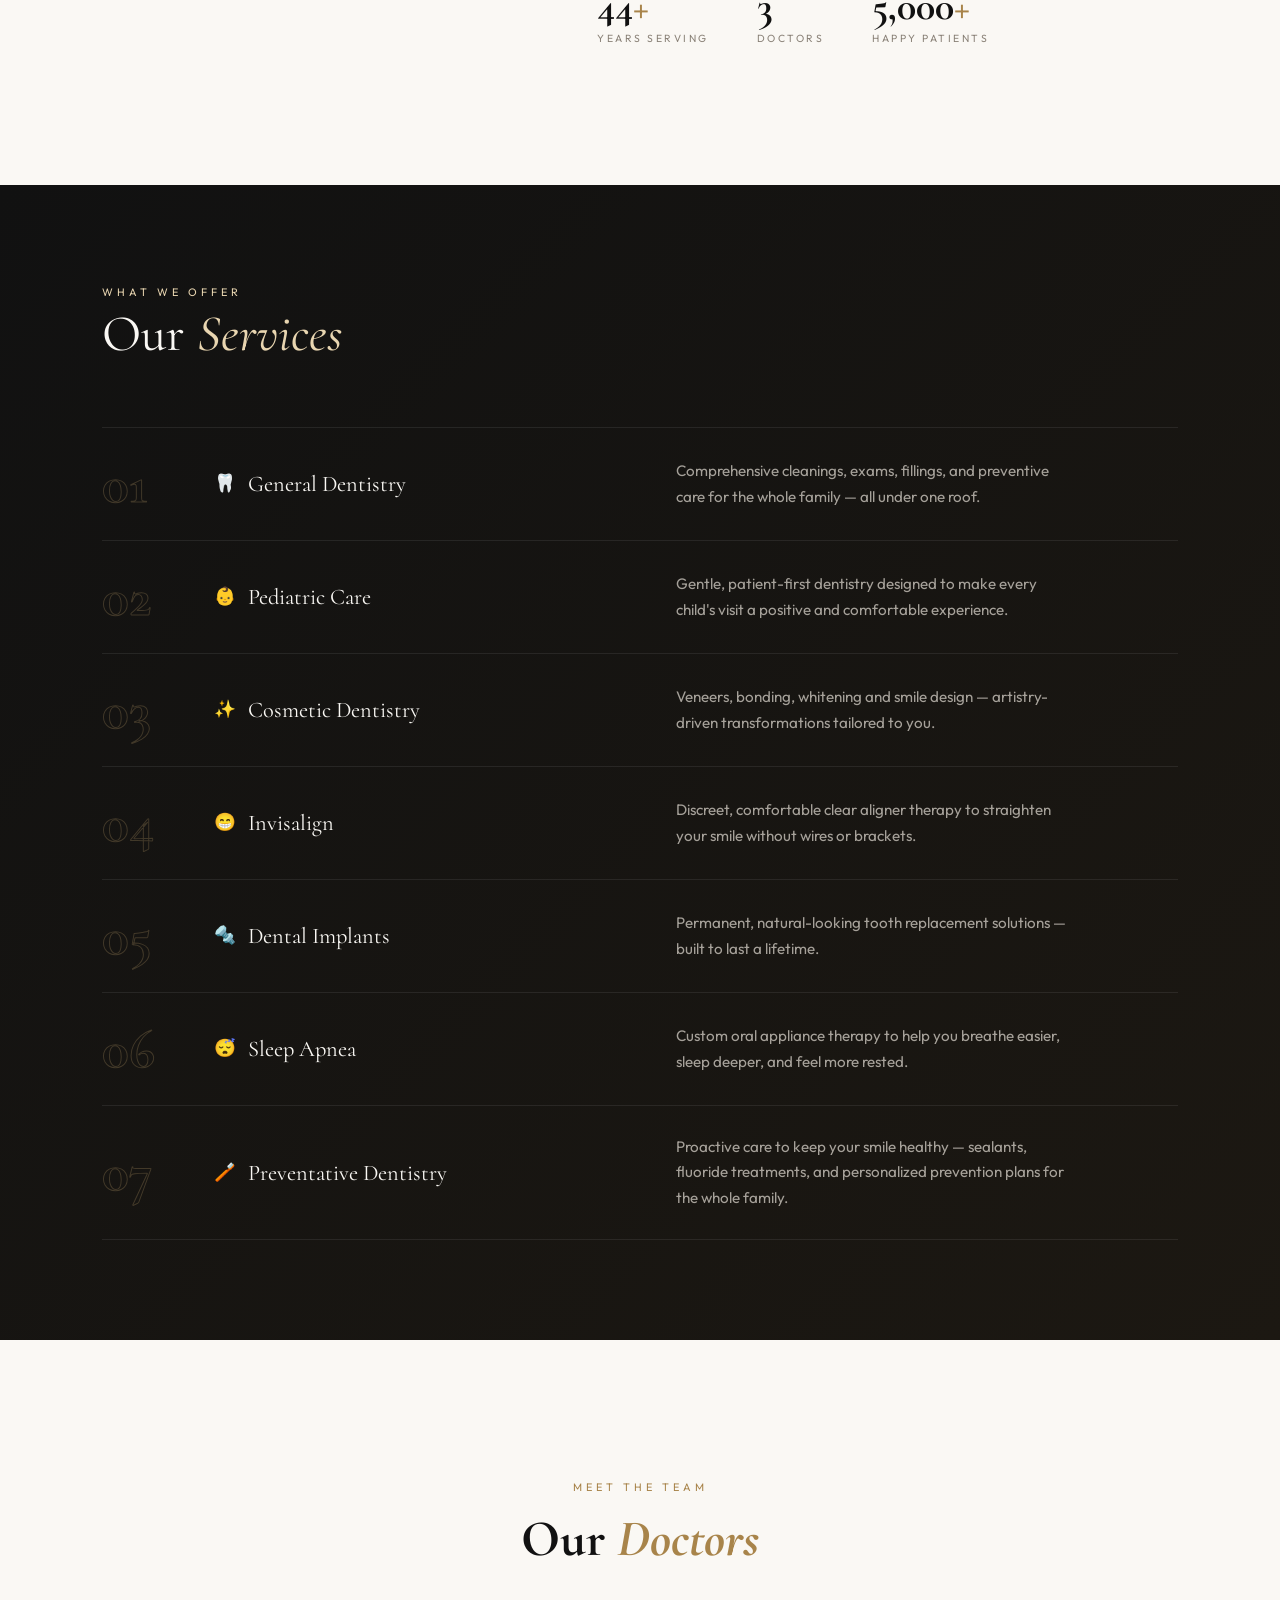
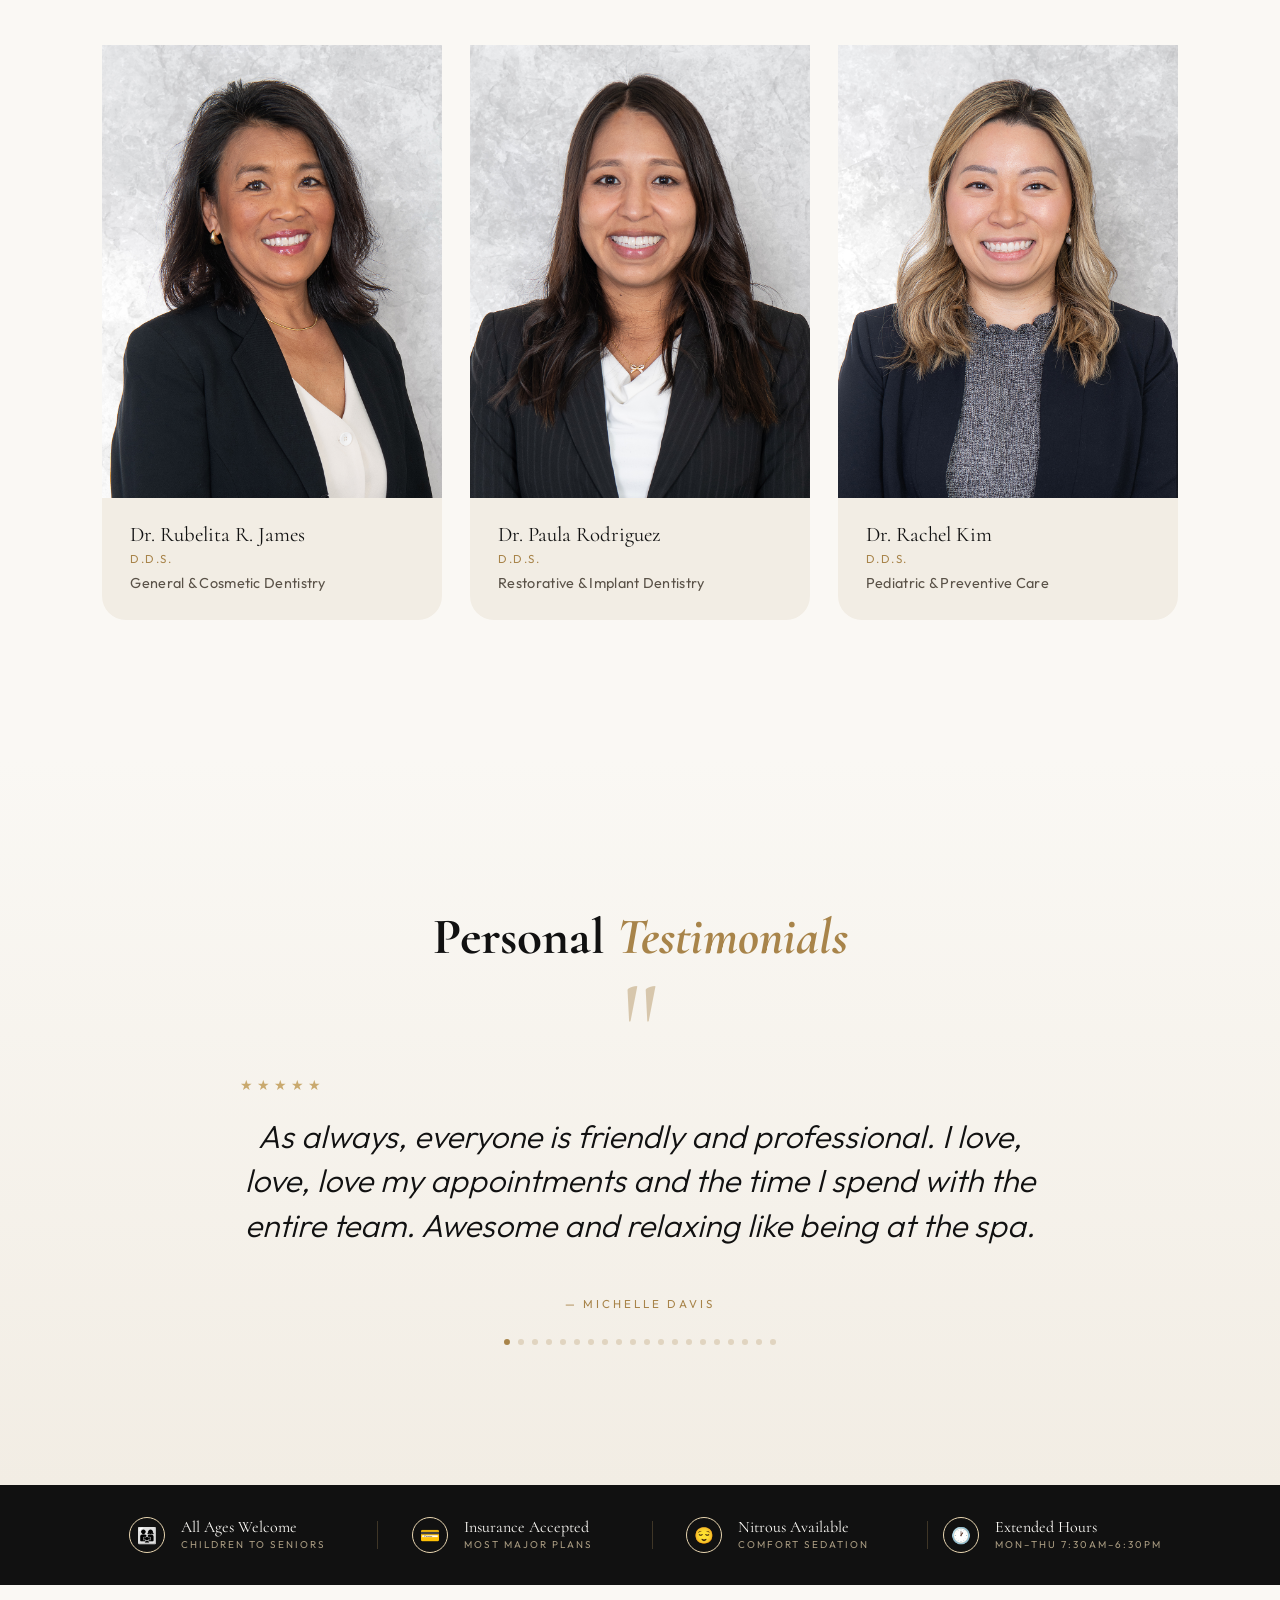
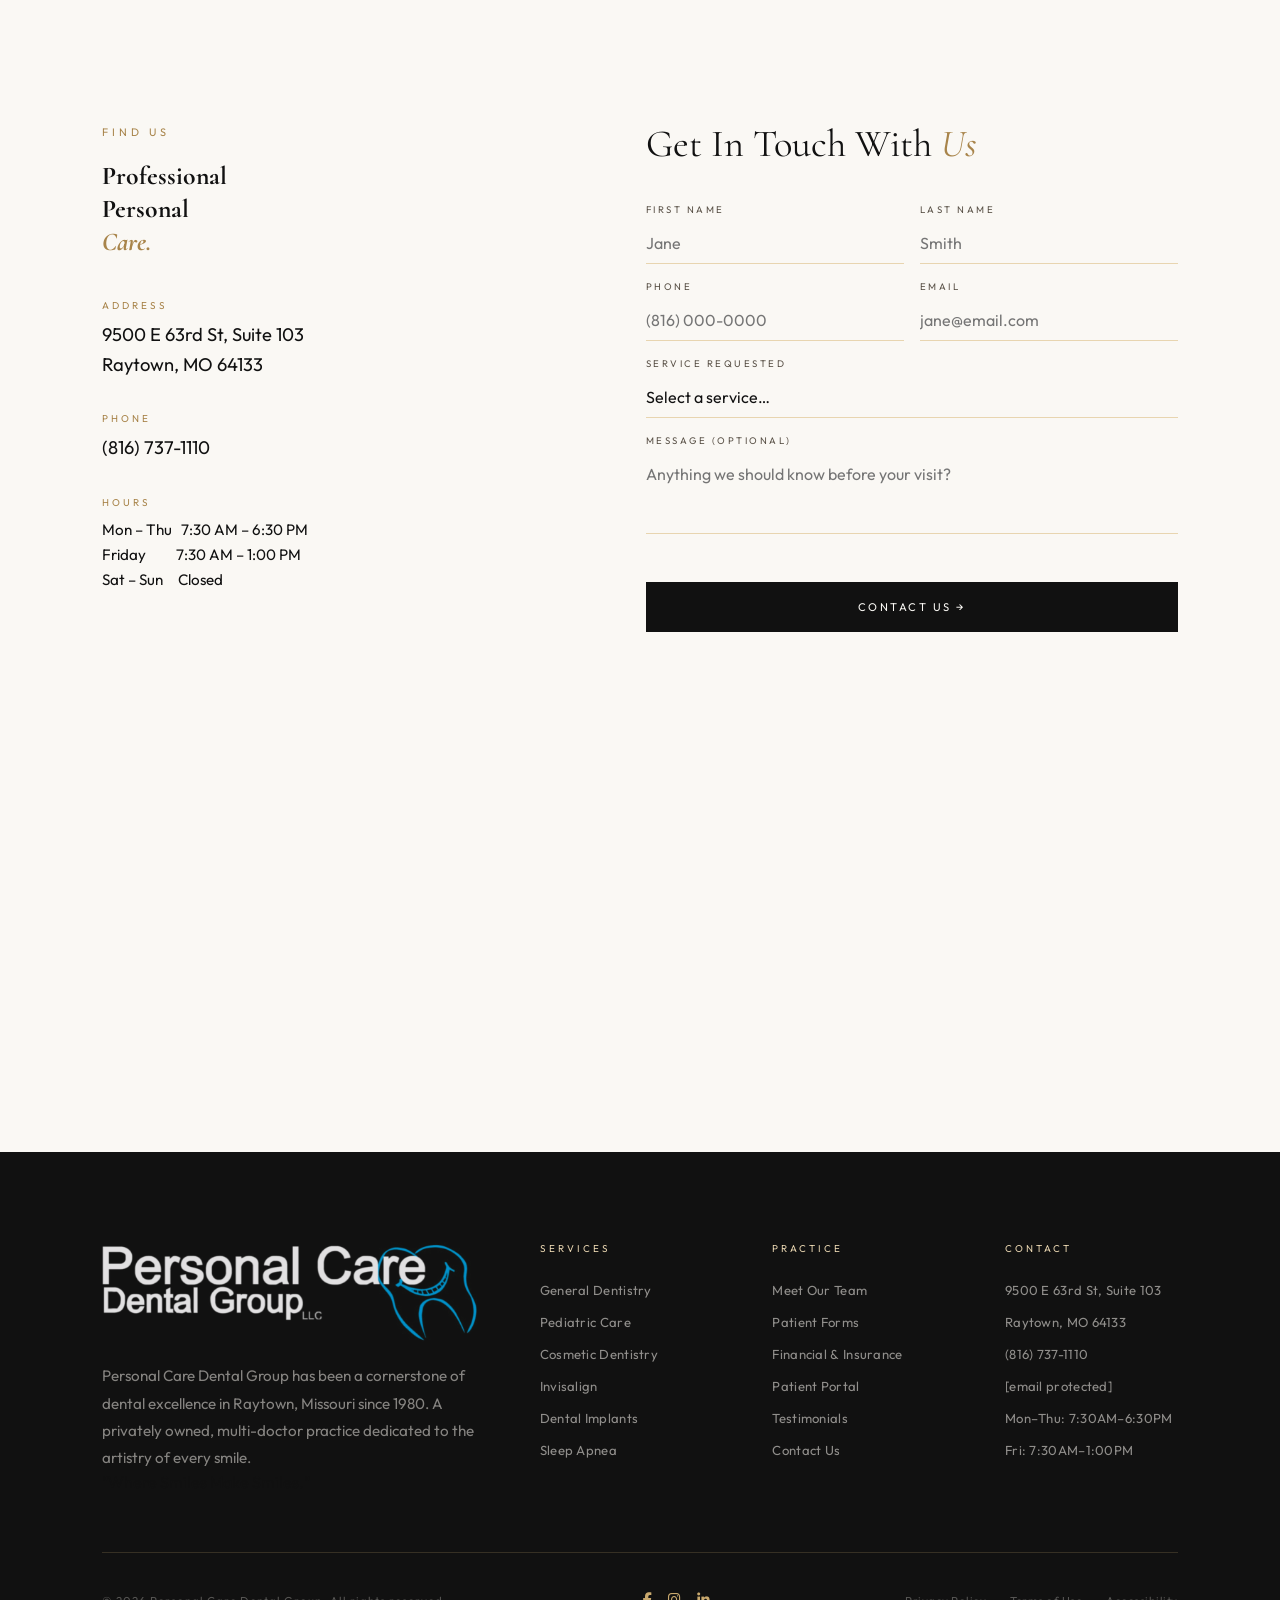
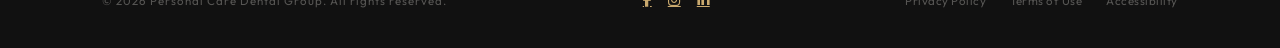
==== commit 207a71d6: "Add footer social media links and styles Added social media links in the footer section and updated " ====
--- a/couture/index.html
+++ b/couture/index.html
@@ -1492,6 +1492,26 @@
       align-items: center;
     }
 
+    .footer-social {
+      display: flex;
+      gap: 16px;
+      align-items: center;
+    }
+
+    .footer-social a {
+      color: var(--gold);
+      font-size: 0.9rem;
+      transition: color 0.3s ease, transform 0.3s ease;
+      display: flex;
+      align-items: center;
+      justify-content: center;
+    }
+
+    .footer-social a:hover {
+      color: var(--cream);
+      transform: translateY(-2px);
+    }
+
     .footer-copy {
       font-size: 0.72rem;
       color: rgba(250, 246, 240, 0.3);
@@ -1610,9 +1630,9 @@
     /* MOBILE STYLES */
     @media (max-width: 768px) {
 
-.social-sidebar {
-  display: none;
-}
+      .social-sidebar {
+        display: none !important;
+      }
 
       /* ── NAV ── */
       nav {
@@ -2524,6 +2544,11 @@
     </div>
     <div class="footer-bottom">
       <div class="footer-copy">© 2026 Personal Care Dental Group. All rights reserved.</div>
+      <div class="footer-social">
+        <a href="#" target="_blank" aria-label="Facebook"><i class="fab fa-facebook-f"></i></a>
+        <a href="#" target="_blank" aria-label="Instagram"><i class="fab fa-instagram"></i></a>
+        <a href="#" target="_blank" aria-label="LinkedIn"><i class="fab fa-linkedin-in"></i></a>
+      </div>
       <div class="footer-legal">
         <a href="#">Privacy Policy</a>
         <a href="#">Terms of Use</a>
